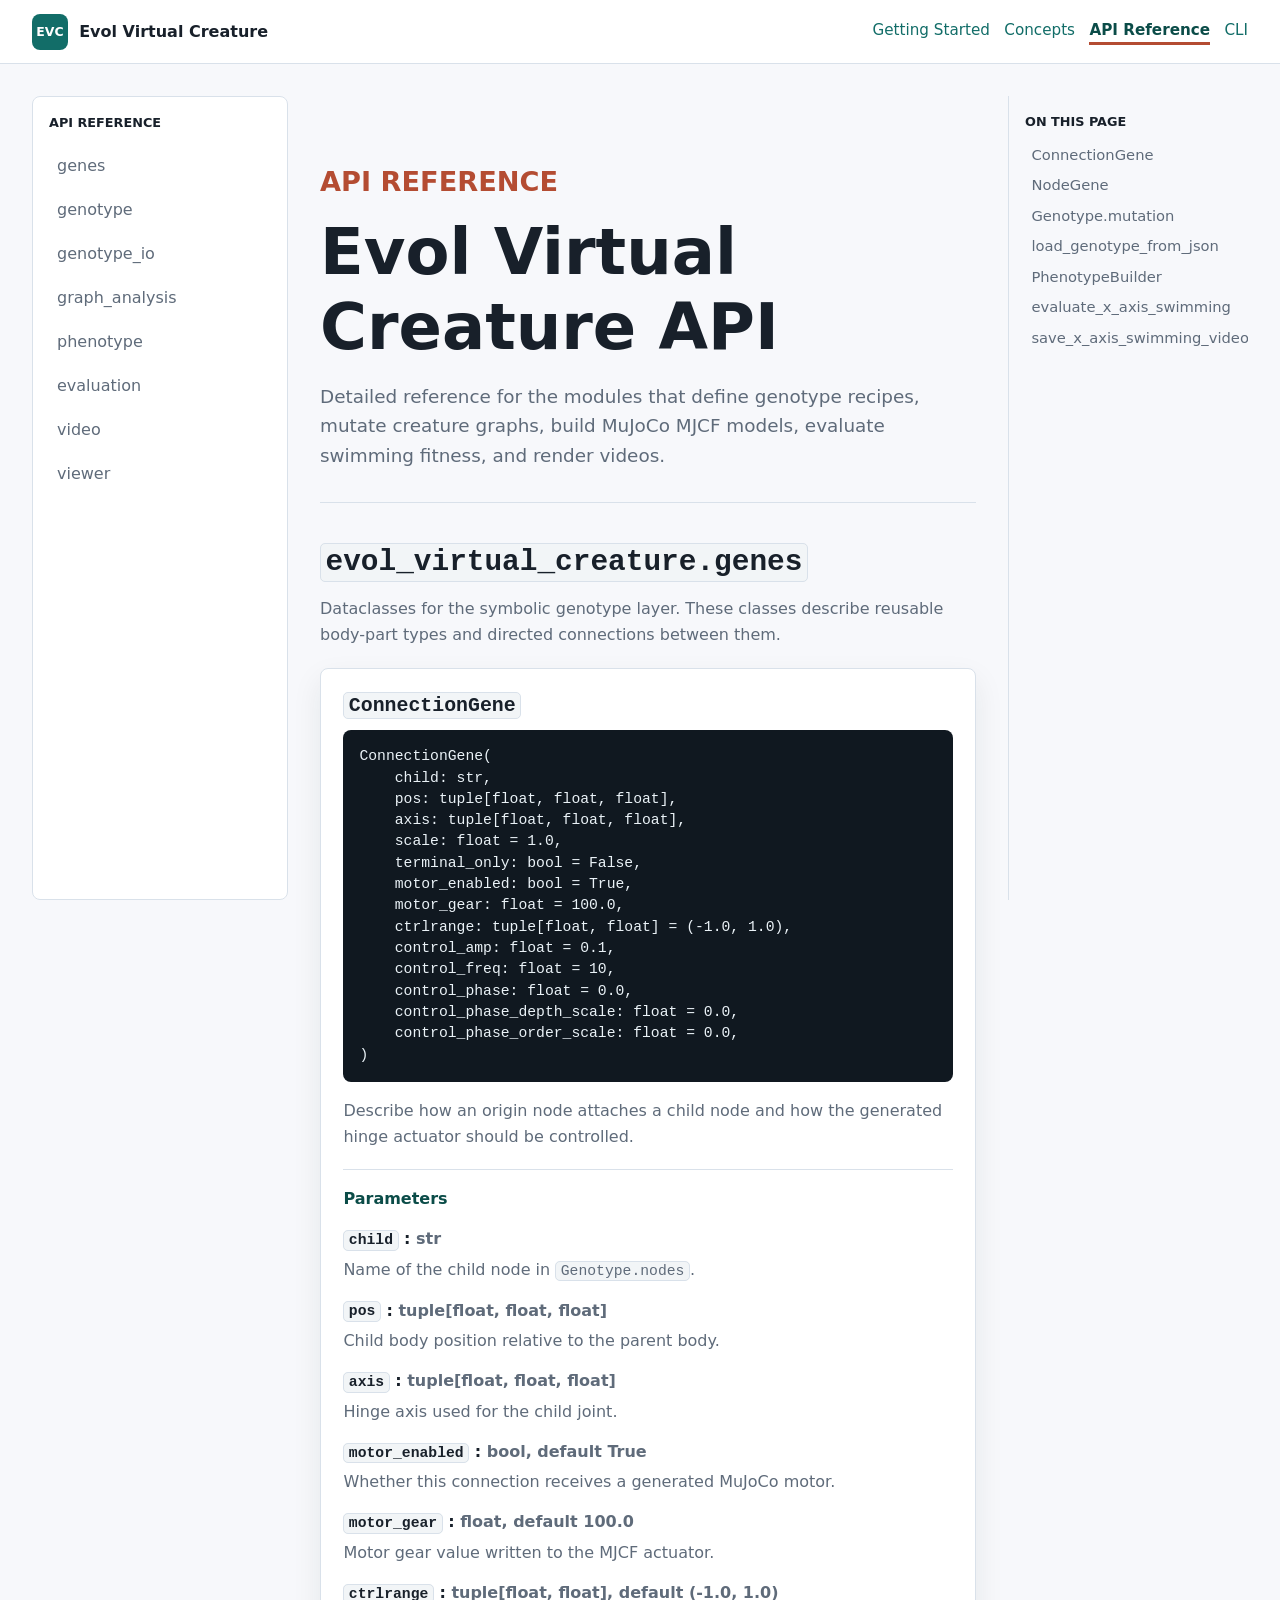
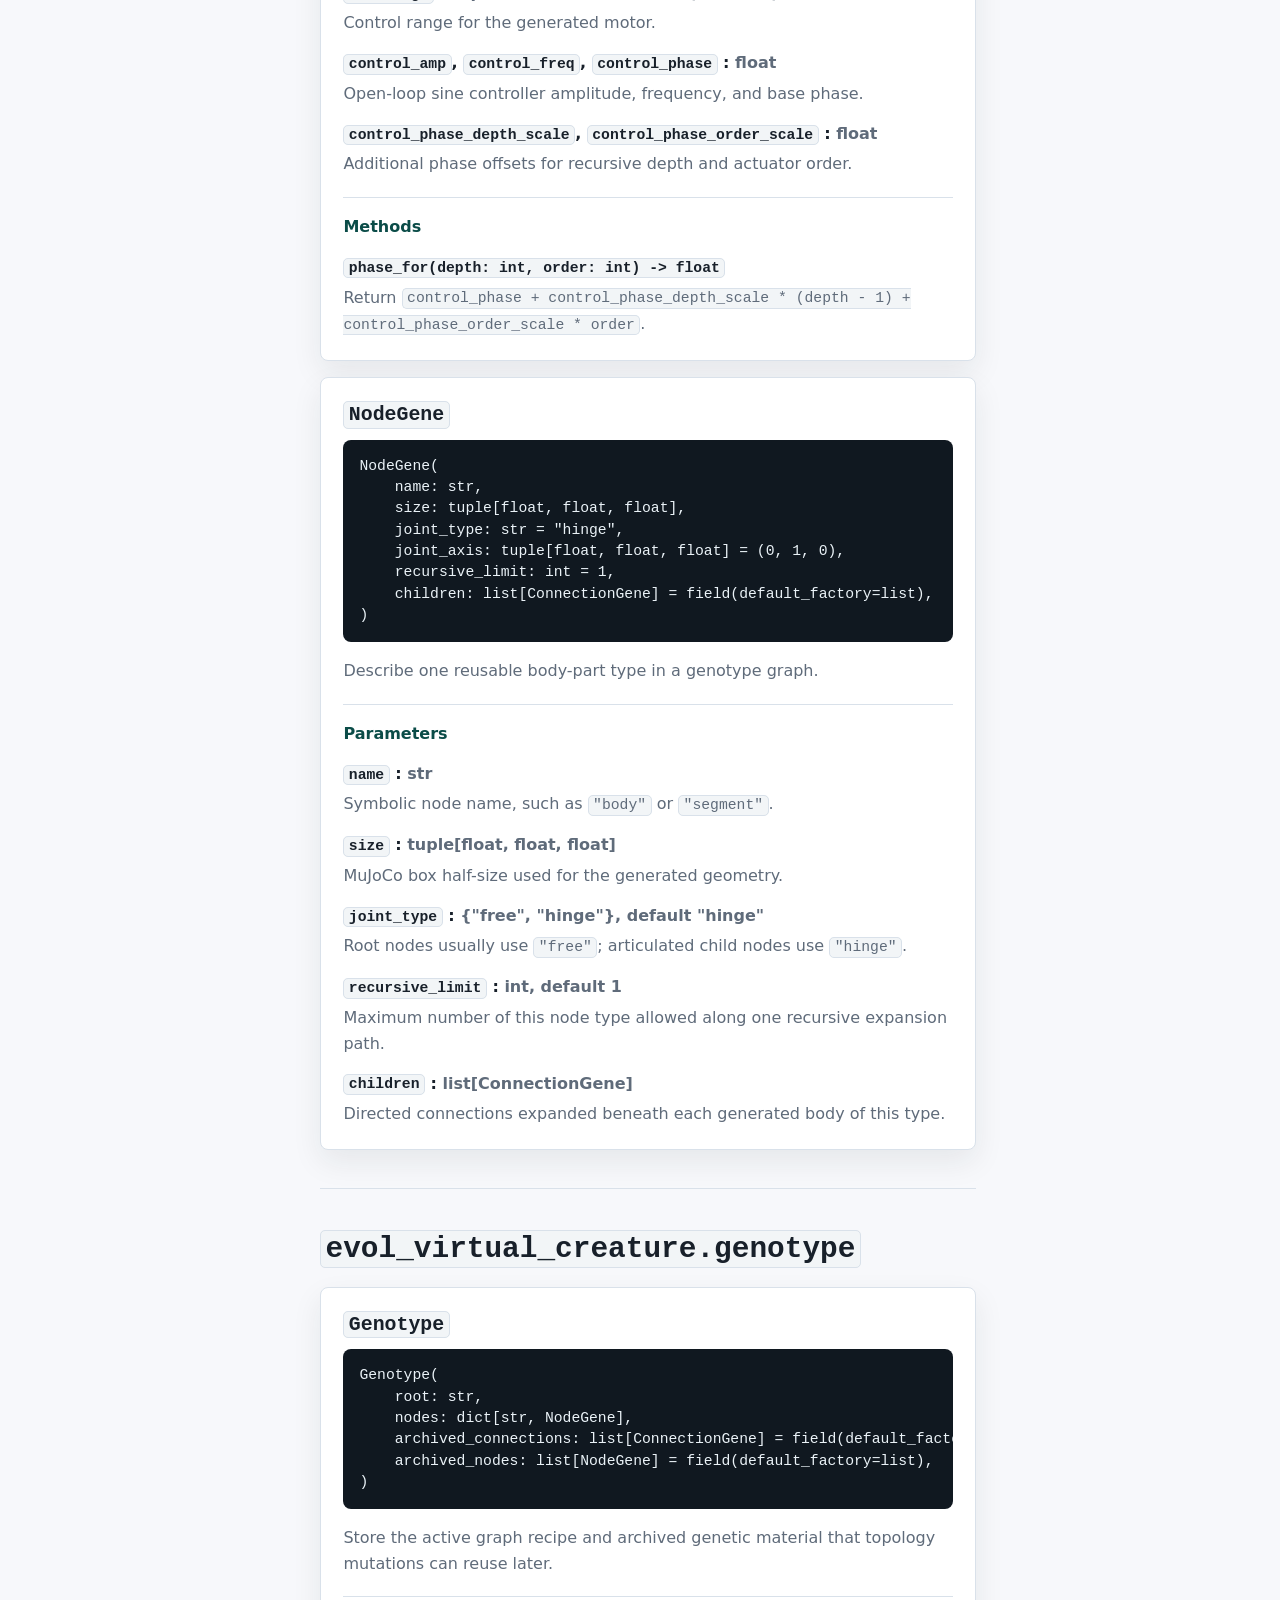
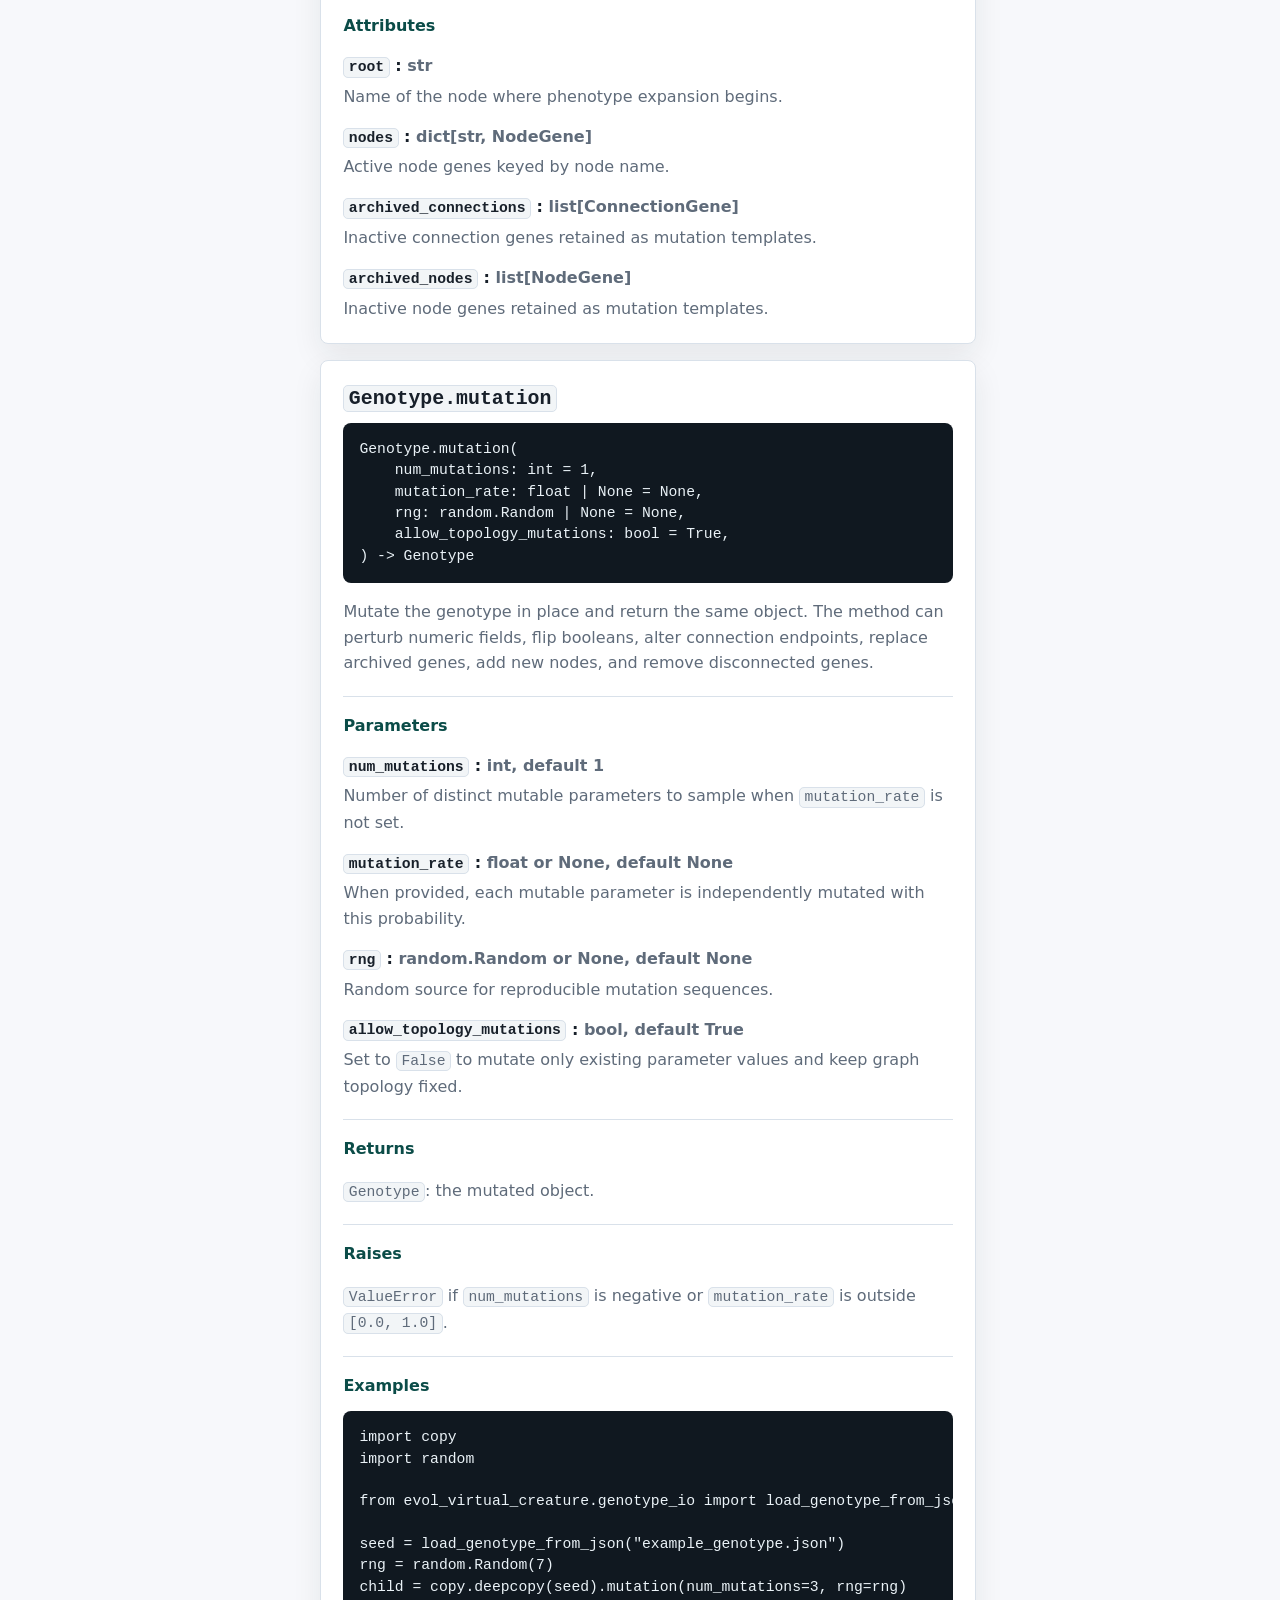
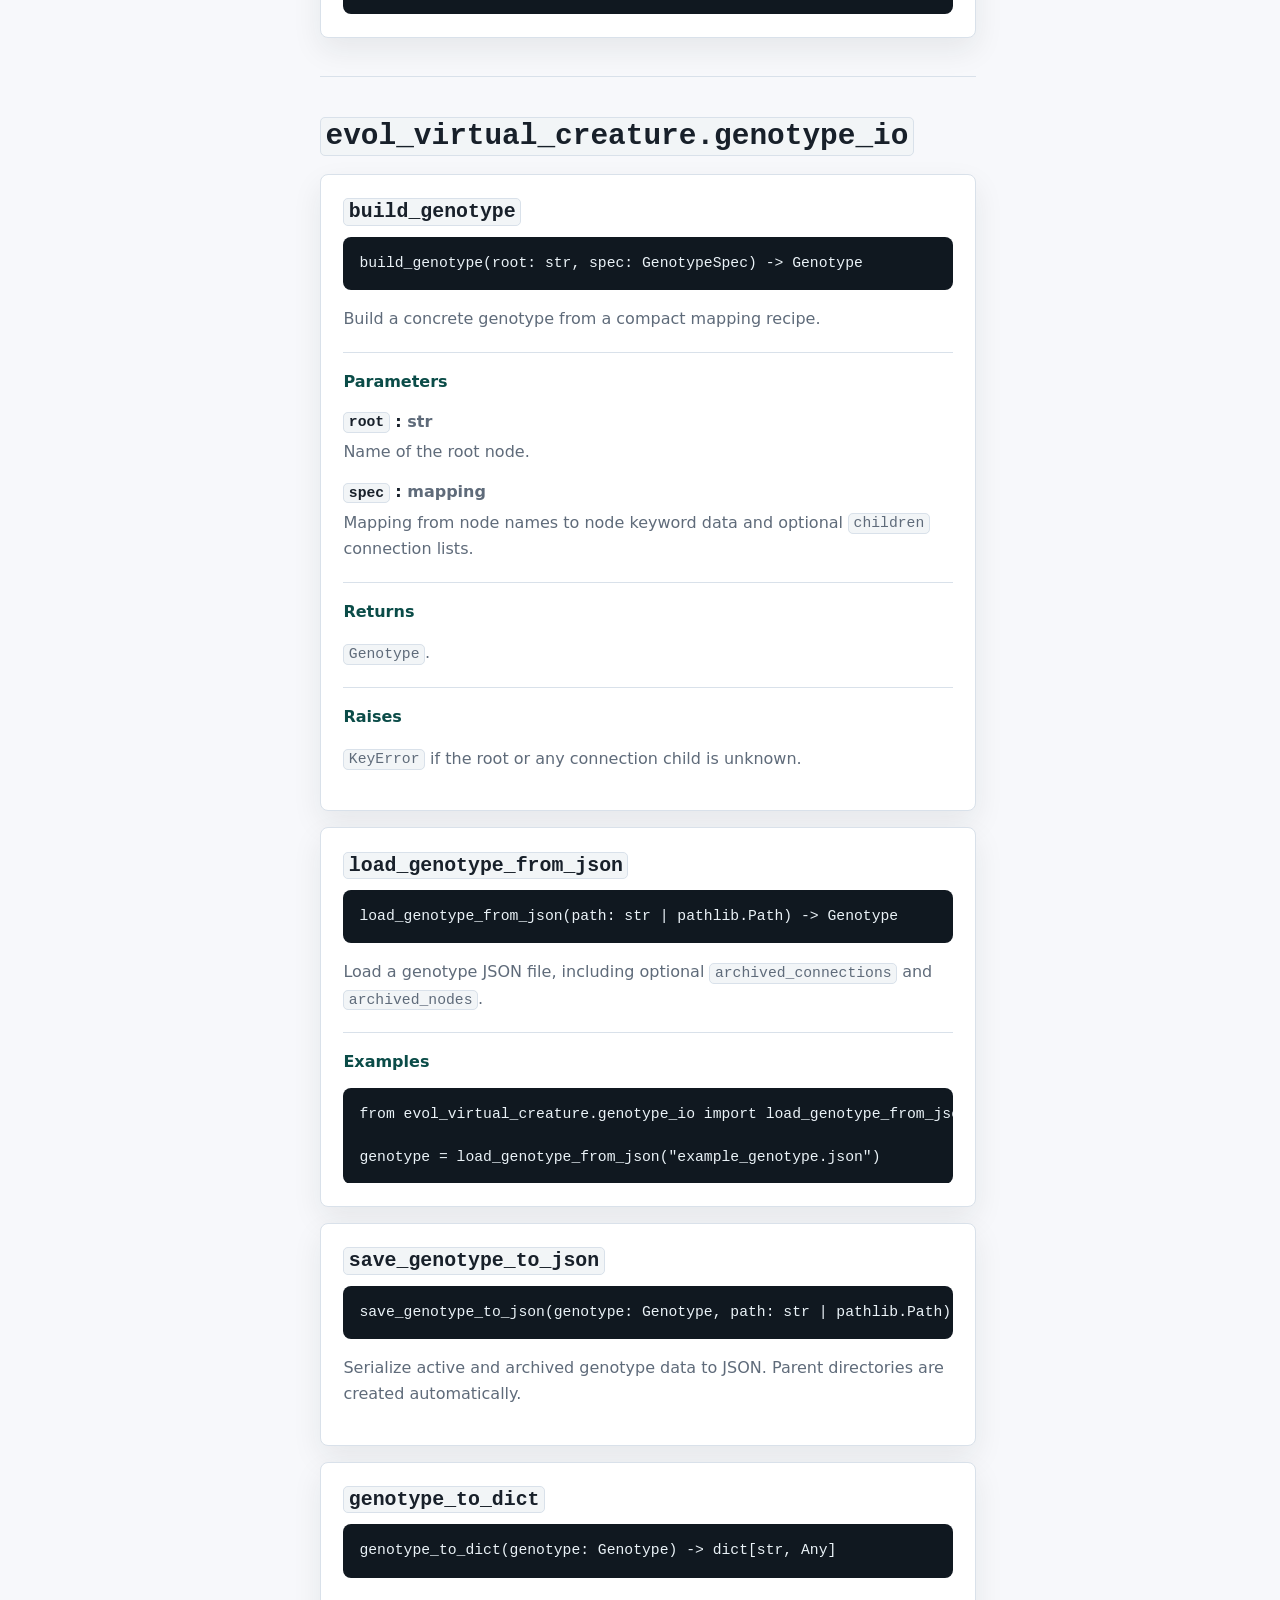
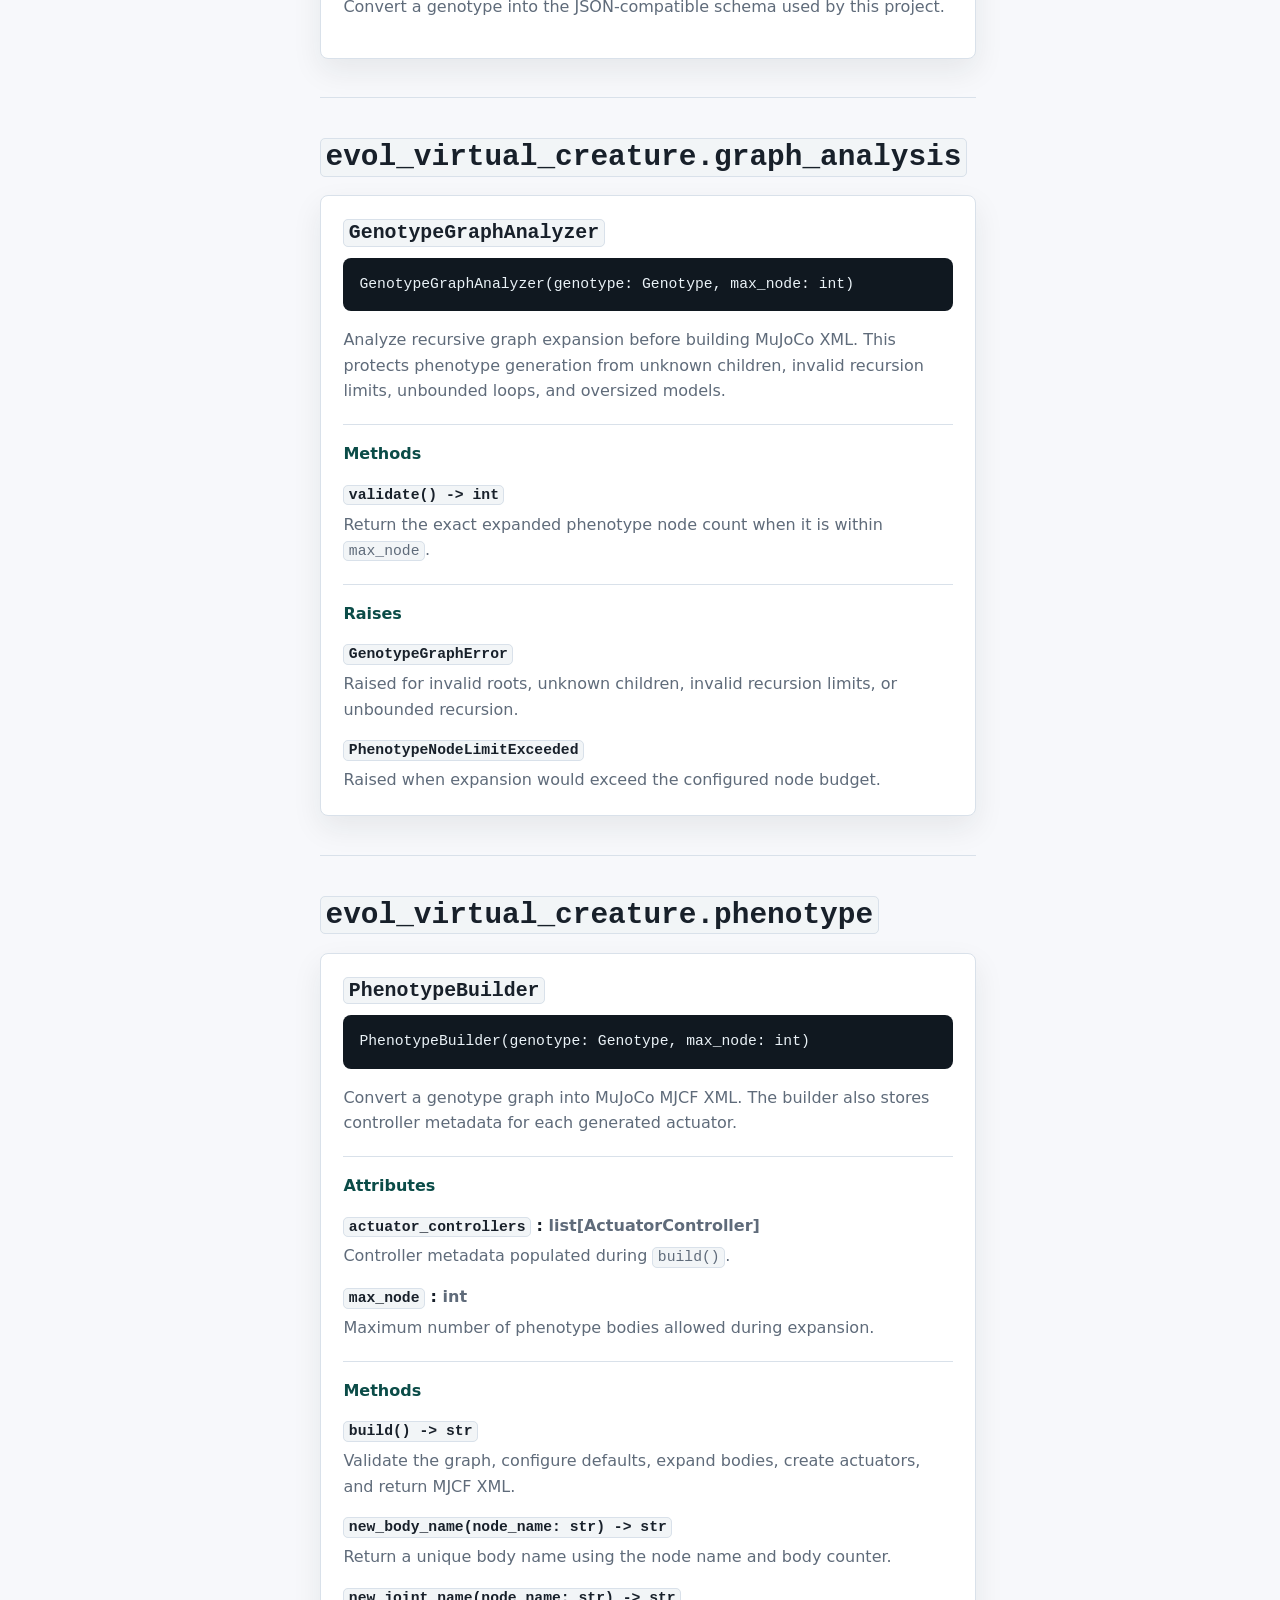
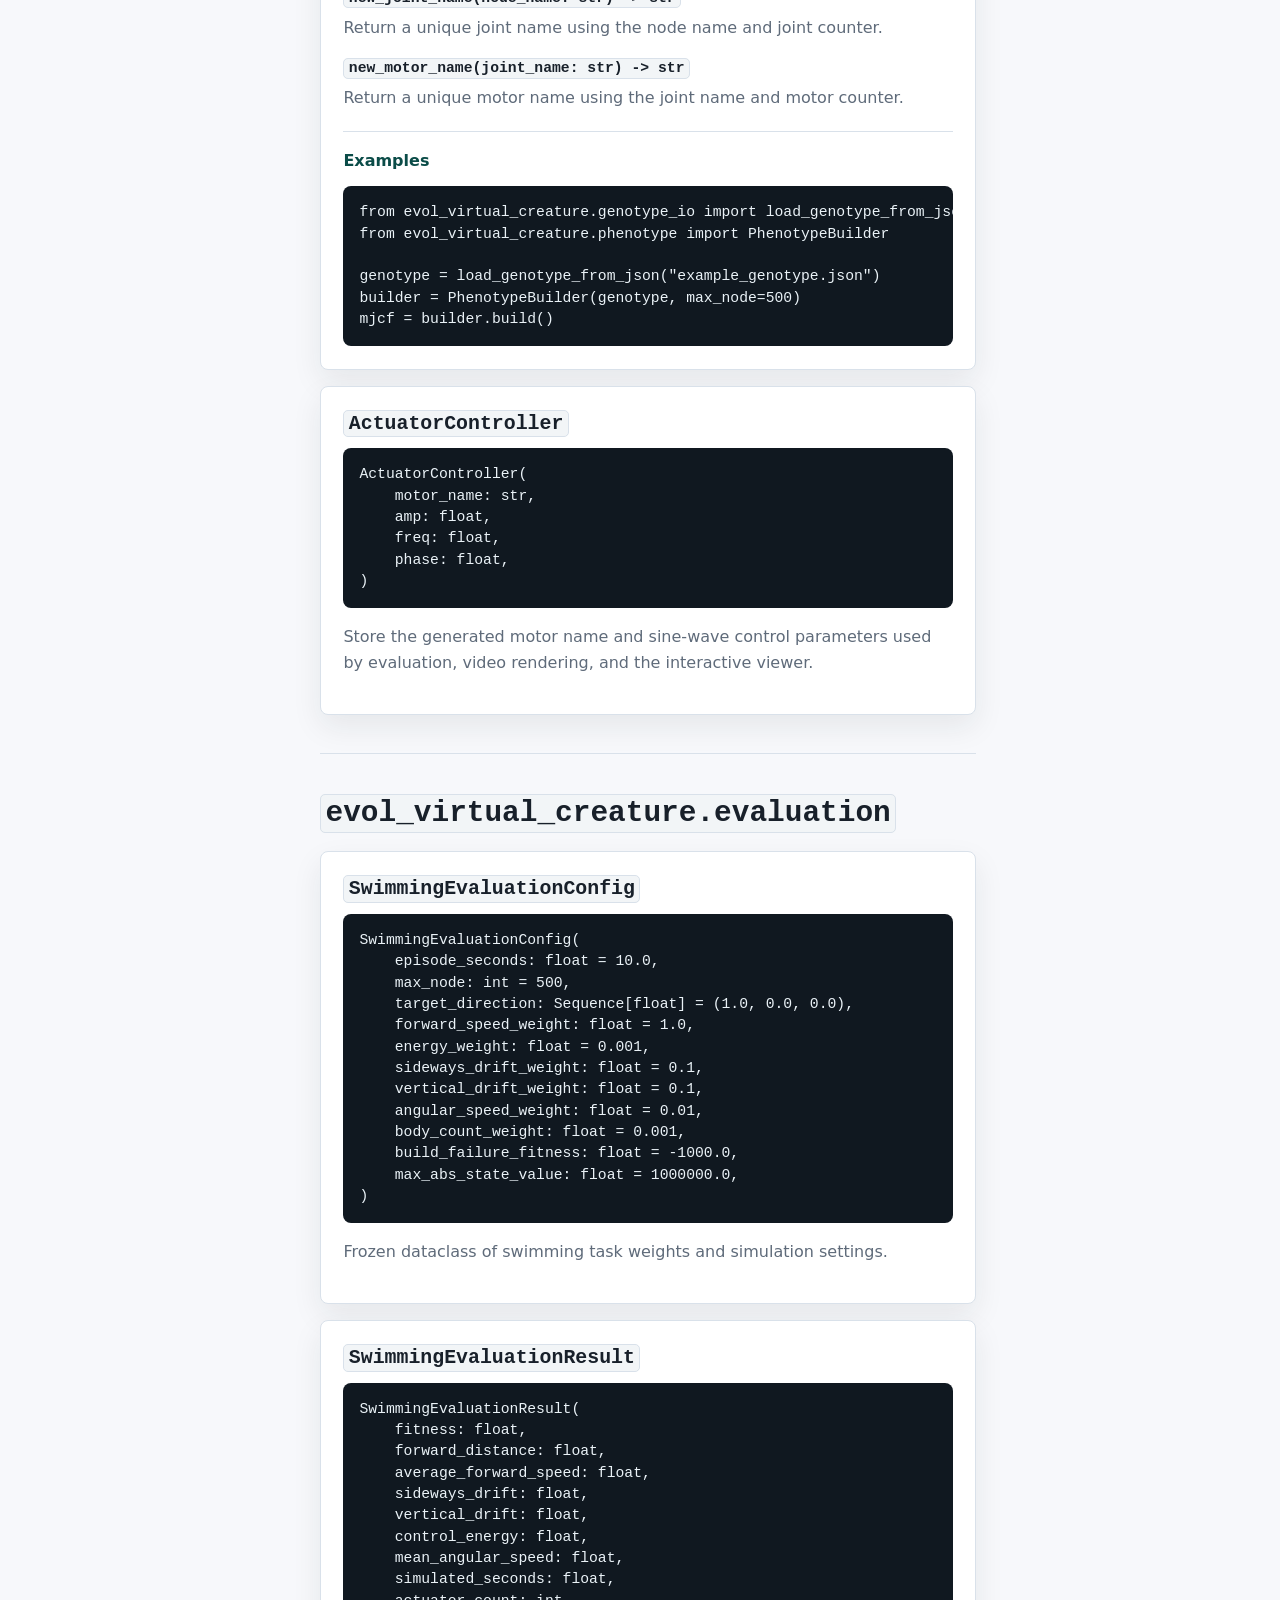
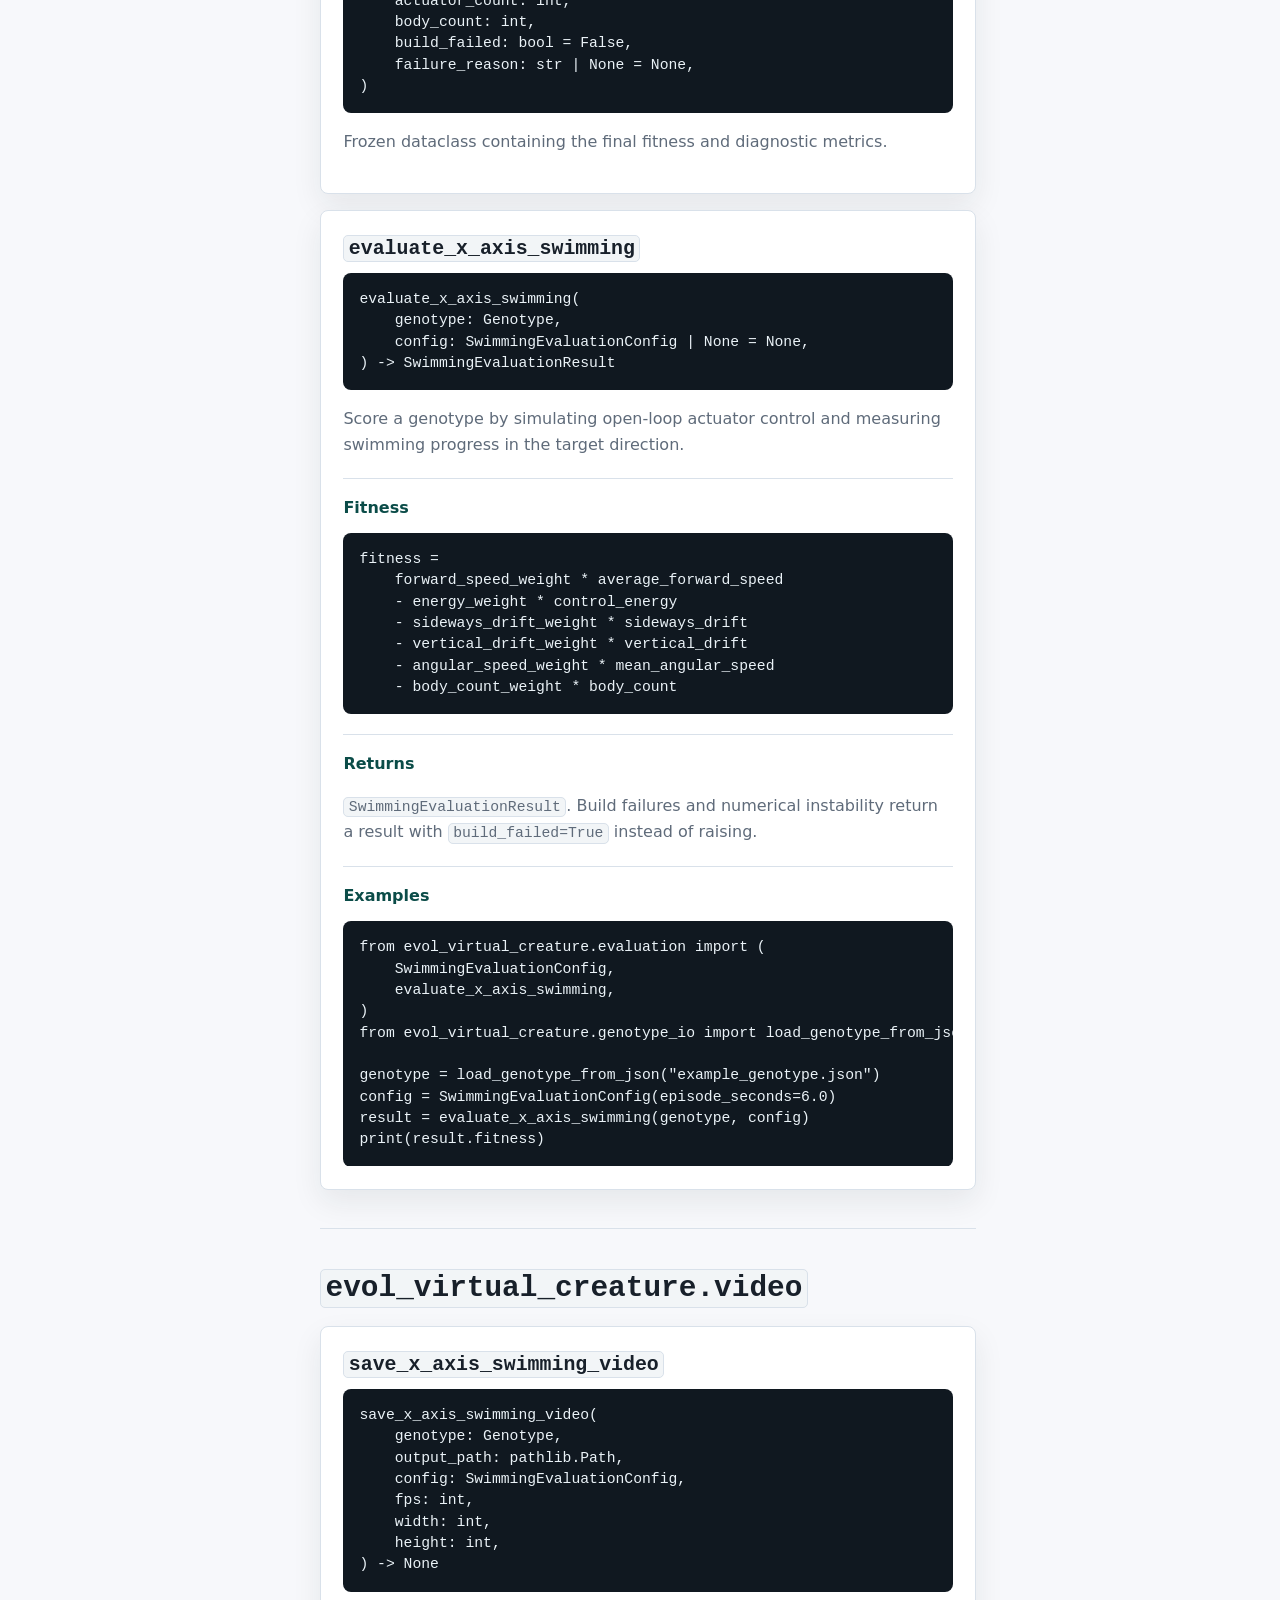
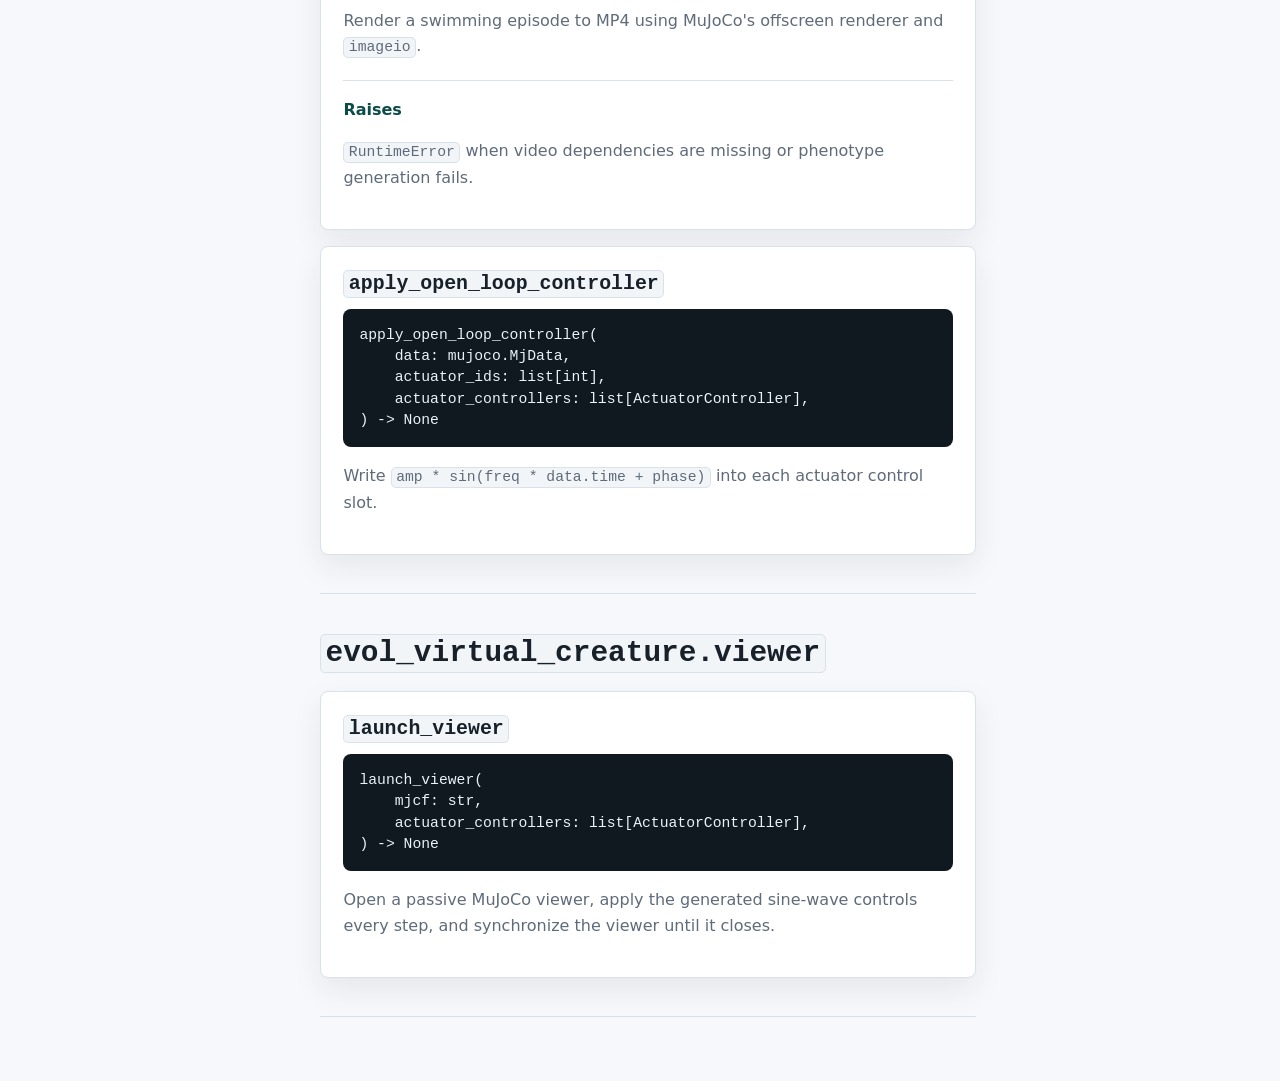
==== docs/api.html @ 6ef6a021 "Add detailed API reference page" ====
<!doctype html>
<html lang="en">
  <head>
    <meta charset="utf-8">
    <meta name="viewport" content="width=device-width, initial-scale=1">
    <title>API Reference - Evol Virtual Creature</title>
    <meta
      name="description"
      content="Detailed API reference for Evol Virtual Creature modules, dataclasses, builders, evaluators, and helpers."
    >
    <link rel="stylesheet" href="styles.css">
  </head>
  <body>
    <header class="site-header">
      <a class="brand" href="index.html#top" aria-label="Evol Virtual Creature home">
        <span class="brand-mark">EVC</span>
        <span>Evol Virtual Creature</span>
      </a>
      <nav class="top-nav" aria-label="Main navigation">
        <a href="index.html#getting-started">Getting Started</a>
        <a href="index.html#concepts">Concepts</a>
        <a class="active" href="api.html">API Reference</a>
        <a href="index.html#cli-reference">CLI</a>
      </nav>
    </header>

    <main id="top" class="api-shell">
      <aside class="sidebar api-sidebar" aria-label="API navigation">
        <nav>
          <p class="sidebar-title">API Reference</p>
          <a href="#genes">genes</a>
          <a href="#genotype">genotype</a>
          <a href="#genotype-io">genotype_io</a>
          <a href="#graph-analysis">graph_analysis</a>
          <a href="#phenotype">phenotype</a>
          <a href="#evaluation">evaluation</a>
          <a href="#video">video</a>
          <a href="#viewer">viewer</a>
        </nav>
      </aside>

      <article class="api-content">
        <header class="api-header">
          <p class="eyebrow">API Reference</p>
          <h1>Evol Virtual Creature API</h1>
          <p class="lede">
            Detailed reference for the modules that define genotype recipes,
            mutate creature graphs, build MuJoCo MJCF models, evaluate swimming
            fitness, and render videos.
          </p>
        </header>

        <section id="genes" class="api-module">
          <h2><code>evol_virtual_creature.genes</code></h2>
          <p>
            Dataclasses for the symbolic genotype layer. These classes describe
            reusable body-part types and directed connections between them.
          </p>

          <section id="connectiongene" class="api-entry">
            <h3><code>ConnectionGene</code></h3>
            <pre><code>ConnectionGene(
    child: str,
    pos: tuple[float, float, float],
    axis: tuple[float, float, float],
    scale: float = 1.0,
    terminal_only: bool = False,
    motor_enabled: bool = True,
    motor_gear: float = 100.0,
    ctrlrange: tuple[float, float] = (-1.0, 1.0),
    control_amp: float = 0.1,
    control_freq: float = 10,
    control_phase: float = 0.0,
    control_phase_depth_scale: float = 0.0,
    control_phase_order_scale: float = 0.0,
)</code></pre>
            <p>
              Describe how an origin node attaches a child node and how the
              generated hinge actuator should be controlled.
            </p>
            <h4>Parameters</h4>
            <dl class="param-list">
              <dt><code>child</code> : <span>str</span></dt>
              <dd>Name of the child node in <code>Genotype.nodes</code>.</dd>
              <dt><code>pos</code> : <span>tuple[float, float, float]</span></dt>
              <dd>Child body position relative to the parent body.</dd>
              <dt><code>axis</code> : <span>tuple[float, float, float]</span></dt>
              <dd>Hinge axis used for the child joint.</dd>
              <dt><code>motor_enabled</code> : <span>bool, default True</span></dt>
              <dd>Whether this connection receives a generated MuJoCo motor.</dd>
              <dt><code>motor_gear</code> : <span>float, default 100.0</span></dt>
              <dd>Motor gear value written to the MJCF actuator.</dd>
              <dt><code>ctrlrange</code> : <span>tuple[float, float], default (-1.0, 1.0)</span></dt>
              <dd>Control range for the generated motor.</dd>
              <dt><code>control_amp</code>, <code>control_freq</code>, <code>control_phase</code> : <span>float</span></dt>
              <dd>Open-loop sine controller amplitude, frequency, and base phase.</dd>
              <dt><code>control_phase_depth_scale</code>, <code>control_phase_order_scale</code> : <span>float</span></dt>
              <dd>Additional phase offsets for recursive depth and actuator order.</dd>
            </dl>
            <h4>Methods</h4>
            <dl class="param-list">
              <dt><code>phase_for(depth: int, order: int) -&gt; float</code></dt>
              <dd>
                Return <code>control_phase + control_phase_depth_scale * (depth - 1)
                + control_phase_order_scale * order</code>.
              </dd>
            </dl>
          </section>

          <section id="nodegene" class="api-entry">
            <h3><code>NodeGene</code></h3>
            <pre><code>NodeGene(
    name: str,
    size: tuple[float, float, float],
    joint_type: str = "hinge",
    joint_axis: tuple[float, float, float] = (0, 1, 0),
    recursive_limit: int = 1,
    children: list[ConnectionGene] = field(default_factory=list),
)</code></pre>
            <p>Describe one reusable body-part type in a genotype graph.</p>
            <h4>Parameters</h4>
            <dl class="param-list">
              <dt><code>name</code> : <span>str</span></dt>
              <dd>Symbolic node name, such as <code>"body"</code> or <code>"segment"</code>.</dd>
              <dt><code>size</code> : <span>tuple[float, float, float]</span></dt>
              <dd>MuJoCo box half-size used for the generated geometry.</dd>
              <dt><code>joint_type</code> : <span>{"free", "hinge"}, default "hinge"</span></dt>
              <dd>Root nodes usually use <code>"free"</code>; articulated child nodes use <code>"hinge"</code>.</dd>
              <dt><code>recursive_limit</code> : <span>int, default 1</span></dt>
              <dd>Maximum number of this node type allowed along one recursive expansion path.</dd>
              <dt><code>children</code> : <span>list[ConnectionGene]</span></dt>
              <dd>Directed connections expanded beneath each generated body of this type.</dd>
            </dl>
          </section>
        </section>

        <section id="genotype" class="api-module">
          <h2><code>evol_virtual_creature.genotype</code></h2>
          <section id="genotype-class" class="api-entry">
            <h3><code>Genotype</code></h3>
            <pre><code>Genotype(
    root: str,
    nodes: dict[str, NodeGene],
    archived_connections: list[ConnectionGene] = field(default_factory=list),
    archived_nodes: list[NodeGene] = field(default_factory=list),
)</code></pre>
            <p>
              Store the active graph recipe and archived genetic material that
              topology mutations can reuse later.
            </p>
            <h4>Attributes</h4>
            <dl class="param-list">
              <dt><code>root</code> : <span>str</span></dt>
              <dd>Name of the node where phenotype expansion begins.</dd>
              <dt><code>nodes</code> : <span>dict[str, NodeGene]</span></dt>
              <dd>Active node genes keyed by node name.</dd>
              <dt><code>archived_connections</code> : <span>list[ConnectionGene]</span></dt>
              <dd>Inactive connection genes retained as mutation templates.</dd>
              <dt><code>archived_nodes</code> : <span>list[NodeGene]</span></dt>
              <dd>Inactive node genes retained as mutation templates.</dd>
            </dl>
          </section>

          <section id="genotype-mutation" class="api-entry">
            <h3><code>Genotype.mutation</code></h3>
            <pre><code>Genotype.mutation(
    num_mutations: int = 1,
    mutation_rate: float | None = None,
    rng: random.Random | None = None,
    allow_topology_mutations: bool = True,
) -&gt; Genotype</code></pre>
            <p>
              Mutate the genotype in place and return the same object. The
              method can perturb numeric fields, flip booleans, alter connection
              endpoints, replace archived genes, add new nodes, and remove
              disconnected genes.
            </p>
            <h4>Parameters</h4>
            <dl class="param-list">
              <dt><code>num_mutations</code> : <span>int, default 1</span></dt>
              <dd>Number of distinct mutable parameters to sample when <code>mutation_rate</code> is not set.</dd>
              <dt><code>mutation_rate</code> : <span>float or None, default None</span></dt>
              <dd>When provided, each mutable parameter is independently mutated with this probability.</dd>
              <dt><code>rng</code> : <span>random.Random or None, default None</span></dt>
              <dd>Random source for reproducible mutation sequences.</dd>
              <dt><code>allow_topology_mutations</code> : <span>bool, default True</span></dt>
              <dd>Set to <code>False</code> to mutate only existing parameter values and keep graph topology fixed.</dd>
            </dl>
            <h4>Returns</h4>
            <p><code>Genotype</code>: the mutated object.</p>
            <h4>Raises</h4>
            <p>
              <code>ValueError</code> if <code>num_mutations</code> is negative or
              <code>mutation_rate</code> is outside <code>[0.0, 1.0]</code>.
            </p>
            <h4>Examples</h4>
            <pre><code>import copy
import random

from evol_virtual_creature.genotype_io import load_genotype_from_json

seed = load_genotype_from_json("example_genotype.json")
rng = random.Random(7)
child = copy.deepcopy(seed).mutation(num_mutations=3, rng=rng)</code></pre>
          </section>
        </section>

        <section id="genotype-io" class="api-module">
          <h2><code>evol_virtual_creature.genotype_io</code></h2>
          <section id="build-genotype" class="api-entry">
            <h3><code>build_genotype</code></h3>
            <pre><code>build_genotype(root: str, spec: GenotypeSpec) -&gt; Genotype</code></pre>
            <p>Build a concrete genotype from a compact mapping recipe.</p>
            <h4>Parameters</h4>
            <dl class="param-list">
              <dt><code>root</code> : <span>str</span></dt>
              <dd>Name of the root node.</dd>
              <dt><code>spec</code> : <span>mapping</span></dt>
              <dd>Mapping from node names to node keyword data and optional <code>children</code> connection lists.</dd>
            </dl>
            <h4>Returns</h4>
            <p><code>Genotype</code>.</p>
            <h4>Raises</h4>
            <p><code>KeyError</code> if the root or any connection child is unknown.</p>
          </section>

          <section id="load-genotype-from-json" class="api-entry">
            <h3><code>load_genotype_from_json</code></h3>
            <pre><code>load_genotype_from_json(path: str | pathlib.Path) -&gt; Genotype</code></pre>
            <p>
              Load a genotype JSON file, including optional
              <code>archived_connections</code> and <code>archived_nodes</code>.
            </p>
            <h4>Examples</h4>
            <pre><code>from evol_virtual_creature.genotype_io import load_genotype_from_json

genotype = load_genotype_from_json("example_genotype.json")</code></pre>
          </section>

          <section id="save-genotype-to-json" class="api-entry">
            <h3><code>save_genotype_to_json</code></h3>
            <pre><code>save_genotype_to_json(genotype: Genotype, path: str | pathlib.Path) -&gt; None</code></pre>
            <p>
              Serialize active and archived genotype data to JSON. Parent
              directories are created automatically.
            </p>
          </section>

          <section id="genotype-to-dict" class="api-entry">
            <h3><code>genotype_to_dict</code></h3>
            <pre><code>genotype_to_dict(genotype: Genotype) -&gt; dict[str, Any]</code></pre>
            <p>Convert a genotype into the JSON-compatible schema used by this project.</p>
          </section>
        </section>

        <section id="graph-analysis" class="api-module">
          <h2><code>evol_virtual_creature.graph_analysis</code></h2>
          <section id="genotype-graph-analyzer" class="api-entry">
            <h3><code>GenotypeGraphAnalyzer</code></h3>
            <pre><code>GenotypeGraphAnalyzer(genotype: Genotype, max_node: int)</code></pre>
            <p>
              Analyze recursive graph expansion before building MuJoCo XML.
              This protects phenotype generation from unknown children,
              invalid recursion limits, unbounded loops, and oversized models.
            </p>
            <h4>Methods</h4>
            <dl class="param-list">
              <dt><code>validate() -&gt; int</code></dt>
              <dd>Return the exact expanded phenotype node count when it is within <code>max_node</code>.</dd>
            </dl>
            <h4>Raises</h4>
            <dl class="param-list">
              <dt><code>GenotypeGraphError</code></dt>
              <dd>Raised for invalid roots, unknown children, invalid recursion limits, or unbounded recursion.</dd>
              <dt><code>PhenotypeNodeLimitExceeded</code></dt>
              <dd>Raised when expansion would exceed the configured node budget.</dd>
            </dl>
          </section>
        </section>

        <section id="phenotype" class="api-module">
          <h2><code>evol_virtual_creature.phenotype</code></h2>
          <section id="phenotypebuilder" class="api-entry">
            <h3><code>PhenotypeBuilder</code></h3>
            <pre><code>PhenotypeBuilder(genotype: Genotype, max_node: int)</code></pre>
            <p>
              Convert a genotype graph into MuJoCo MJCF XML. The builder also
              stores controller metadata for each generated actuator.
            </p>
            <h4>Attributes</h4>
            <dl class="param-list">
              <dt><code>actuator_controllers</code> : <span>list[ActuatorController]</span></dt>
              <dd>Controller metadata populated during <code>build()</code>.</dd>
              <dt><code>max_node</code> : <span>int</span></dt>
              <dd>Maximum number of phenotype bodies allowed during expansion.</dd>
            </dl>
            <h4>Methods</h4>
            <dl class="param-list">
              <dt><code>build() -&gt; str</code></dt>
              <dd>Validate the graph, configure defaults, expand bodies, create actuators, and return MJCF XML.</dd>
              <dt><code>new_body_name(node_name: str) -&gt; str</code></dt>
              <dd>Return a unique body name using the node name and body counter.</dd>
              <dt><code>new_joint_name(node_name: str) -&gt; str</code></dt>
              <dd>Return a unique joint name using the node name and joint counter.</dd>
              <dt><code>new_motor_name(joint_name: str) -&gt; str</code></dt>
              <dd>Return a unique motor name using the joint name and motor counter.</dd>
            </dl>
            <h4>Examples</h4>
            <pre><code>from evol_virtual_creature.genotype_io import load_genotype_from_json
from evol_virtual_creature.phenotype import PhenotypeBuilder

genotype = load_genotype_from_json("example_genotype.json")
builder = PhenotypeBuilder(genotype, max_node=500)
mjcf = builder.build()</code></pre>
          </section>

          <section id="actuatorcontroller" class="api-entry">
            <h3><code>ActuatorController</code></h3>
            <pre><code>ActuatorController(
    motor_name: str,
    amp: float,
    freq: float,
    phase: float,
)</code></pre>
            <p>
              Store the generated motor name and sine-wave control parameters
              used by evaluation, video rendering, and the interactive viewer.
            </p>
          </section>
        </section>

        <section id="evaluation" class="api-module">
          <h2><code>evol_virtual_creature.evaluation</code></h2>
          <section id="swimming-evaluation-config" class="api-entry">
            <h3><code>SwimmingEvaluationConfig</code></h3>
            <pre><code>SwimmingEvaluationConfig(
    episode_seconds: float = 10.0,
    max_node: int = 500,
    target_direction: Sequence[float] = (1.0, 0.0, 0.0),
    forward_speed_weight: float = 1.0,
    energy_weight: float = 0.001,
    sideways_drift_weight: float = 0.1,
    vertical_drift_weight: float = 0.1,
    angular_speed_weight: float = 0.01,
    body_count_weight: float = 0.001,
    build_failure_fitness: float = -1000.0,
    max_abs_state_value: float = 1000000.0,
)</code></pre>
            <p>Frozen dataclass of swimming task weights and simulation settings.</p>
          </section>

          <section id="swimming-evaluation-result" class="api-entry">
            <h3><code>SwimmingEvaluationResult</code></h3>
            <pre><code>SwimmingEvaluationResult(
    fitness: float,
    forward_distance: float,
    average_forward_speed: float,
    sideways_drift: float,
    vertical_drift: float,
    control_energy: float,
    mean_angular_speed: float,
    simulated_seconds: float,
    actuator_count: int,
    body_count: int,
    build_failed: bool = False,
    failure_reason: str | None = None,
)</code></pre>
            <p>Frozen dataclass containing the final fitness and diagnostic metrics.</p>
          </section>

          <section id="evaluate-x-axis-swimming" class="api-entry">
            <h3><code>evaluate_x_axis_swimming</code></h3>
            <pre><code>evaluate_x_axis_swimming(
    genotype: Genotype,
    config: SwimmingEvaluationConfig | None = None,
) -&gt; SwimmingEvaluationResult</code></pre>
            <p>
              Score a genotype by simulating open-loop actuator control and
              measuring swimming progress in the target direction.
            </p>
            <h4>Fitness</h4>
            <pre><code>fitness =
    forward_speed_weight * average_forward_speed
    - energy_weight * control_energy
    - sideways_drift_weight * sideways_drift
    - vertical_drift_weight * vertical_drift
    - angular_speed_weight * mean_angular_speed
    - body_count_weight * body_count</code></pre>
            <h4>Returns</h4>
            <p>
              <code>SwimmingEvaluationResult</code>. Build failures and numerical
              instability return a result with <code>build_failed=True</code>
              instead of raising.
            </p>
            <h4>Examples</h4>
            <pre><code>from evol_virtual_creature.evaluation import (
    SwimmingEvaluationConfig,
    evaluate_x_axis_swimming,
)
from evol_virtual_creature.genotype_io import load_genotype_from_json

genotype = load_genotype_from_json("example_genotype.json")
config = SwimmingEvaluationConfig(episode_seconds=6.0)
result = evaluate_x_axis_swimming(genotype, config)
print(result.fitness)</code></pre>
          </section>
        </section>

        <section id="video" class="api-module">
          <h2><code>evol_virtual_creature.video</code></h2>
          <section id="save-x-axis-swimming-video" class="api-entry">
            <h3><code>save_x_axis_swimming_video</code></h3>
            <pre><code>save_x_axis_swimming_video(
    genotype: Genotype,
    output_path: pathlib.Path,
    config: SwimmingEvaluationConfig,
    fps: int,
    width: int,
    height: int,
) -&gt; None</code></pre>
            <p>
              Render a swimming episode to MP4 using MuJoCo's offscreen
              renderer and <code>imageio</code>.
            </p>
            <h4>Raises</h4>
            <p>
              <code>RuntimeError</code> when video dependencies are missing or
              phenotype generation fails.
            </p>
          </section>

          <section id="apply-open-loop-controller" class="api-entry">
            <h3><code>apply_open_loop_controller</code></h3>
            <pre><code>apply_open_loop_controller(
    data: mujoco.MjData,
    actuator_ids: list[int],
    actuator_controllers: list[ActuatorController],
) -&gt; None</code></pre>
            <p>
              Write <code>amp * sin(freq * data.time + phase)</code> into each
              actuator control slot.
            </p>
          </section>
        </section>

        <section id="viewer" class="api-module">
          <h2><code>evol_virtual_creature.viewer</code></h2>
          <section id="launch-viewer" class="api-entry">
            <h3><code>launch_viewer</code></h3>
            <pre><code>launch_viewer(
    mjcf: str,
    actuator_controllers: list[ActuatorController],
) -&gt; None</code></pre>
            <p>
              Open a passive MuJoCo viewer, apply the generated sine-wave
              controls every step, and synchronize the viewer until it closes.
            </p>
          </section>
        </section>
      </article>

      <aside class="on-page" aria-label="On this page">
        <p class="sidebar-title">On This Page</p>
        <a href="#connectiongene">ConnectionGene</a>
        <a href="#nodegene">NodeGene</a>
        <a href="#genotype-mutation">Genotype.mutation</a>
        <a href="#load-genotype-from-json">load_genotype_from_json</a>
        <a href="#phenotypebuilder">PhenotypeBuilder</a>
        <a href="#evaluate-x-axis-swimming">evaluate_x_axis_swimming</a>
        <a href="#save-x-axis-swimming-video">save_x_axis_swimming_video</a>
      </aside>
    </main>
  </body>
</html>
---- docs/styles.css ----
:root {
  color-scheme: light;
  --bg: #f7f8fb;
  --panel: #ffffff;
  --panel-soft: #eef6f3;
  --ink: #18202a;
  --muted: #5f6b7a;
  --line: #d9e1ea;
  --brand: #126d68;
  --brand-dark: #0b4c48;
  --accent: #b44c32;
  --code-bg: #101820;
  --code-ink: #eaf2f7;
  --shadow: 0 12px 30px rgba(24, 32, 42, 0.08);
}

* {
  box-sizing: border-box;
}

html {
  scroll-behavior: smooth;
}

body {
  margin: 0;
  background: var(--bg);
  color: var(--ink);
  font-family:
    Inter, ui-sans-serif, system-ui, -apple-system, BlinkMacSystemFont, "Segoe UI",
    sans-serif;
  line-height: 1.6;
}

a {
  color: var(--brand);
  text-decoration: none;
}

a:hover {
  color: var(--brand-dark);
  text-decoration: underline;
}

code {
  border: 1px solid var(--line);
  border-radius: 5px;
  background: #f2f5f7;
  padding: 0.08rem 0.28rem;
  font-family: "SFMono-Regular", Consolas, "Liberation Mono", monospace;
  font-size: 0.92em;
  overflow-wrap: anywhere;
}

pre {
  margin: 0;
  overflow-x: auto;
  border-radius: 8px;
  background: var(--code-bg);
  color: var(--code-ink);
  padding: 1rem;
  line-height: 1.45;
}

pre code {
  display: block;
  width: max-content;
  min-width: 100%;
  border: 0;
  background: transparent;
  color: inherit;
  padding: 0;
}

.site-header {
  position: sticky;
  top: 0;
  z-index: 10;
  display: flex;
  align-items: center;
  justify-content: space-between;
  gap: 1rem;
  border-bottom: 1px solid var(--line);
  background: rgba(255, 255, 255, 0.94);
  padding: 0.85rem clamp(1rem, 4vw, 2rem);
  backdrop-filter: blur(16px);
}

.brand {
  display: inline-flex;
  align-items: center;
  gap: 0.7rem;
  color: var(--ink);
  font-weight: 700;
}

.brand:hover {
  text-decoration: none;
}

.brand-mark {
  display: inline-grid;
  width: 2.25rem;
  height: 2.25rem;
  place-items: center;
  border-radius: 8px;
  background: var(--brand);
  color: #fff;
  font-size: 0.78rem;
  letter-spacing: 0;
}

.top-nav {
  display: flex;
  flex-wrap: wrap;
  gap: 0.9rem;
  font-size: 0.95rem;
}

.top-nav .active {
  border-bottom: 3px solid var(--accent);
  color: var(--brand-dark);
  font-weight: 800;
}

.page-shell {
  display: grid;
  grid-template-columns: minmax(13rem, 16rem) minmax(0, 1fr);
  gap: clamp(1rem, 3vw, 2.5rem);
  max-width: 1280px;
  margin: 0 auto;
  padding: 2rem clamp(1rem, 4vw, 2rem) 4rem;
}

.sidebar {
  position: sticky;
  top: 5rem;
  height: fit-content;
  border: 1px solid var(--line);
  border-radius: 8px;
  background: var(--panel);
  padding: 1rem;
}

.sidebar nav {
  display: grid;
  gap: 0.45rem;
}

.sidebar a {
  border-radius: 6px;
  padding: 0.35rem 0.5rem;
  color: var(--muted);
}

.sidebar a:hover {
  background: var(--panel-soft);
  color: var(--brand-dark);
  text-decoration: none;
}

.sidebar-title {
  margin: 0 0 0.4rem;
  color: var(--ink);
  font-size: 0.8rem;
  font-weight: 800;
  text-transform: uppercase;
}

.content {
  min-width: 0;
}

.hero {
  display: grid;
  grid-template-columns: minmax(0, 1.2fr) minmax(18rem, 0.8fr);
  gap: clamp(1.4rem, 4vw, 3rem);
  align-items: center;
  min-height: 58vh;
  padding: clamp(2rem, 5vw, 4rem) 0 3rem;
}

.eyebrow {
  margin: 0 0 0.7rem;
  color: var(--accent);
  font-size: 1.7rem;
  font-weight: 800;
  text-transform: uppercase;
}

h1,
h2,
h3 {
  margin: 0;
  line-height: 1.18;
}

h1 {
  max-width: 12ch;
  font-size: clamp(3rem, 6vw, 5.5rem);
}

h2 {
  margin-bottom: 1rem;
  font-size: 2rem;
}

h3 {
  margin-bottom: 0.55rem;
  font-size: 1.1rem;
  overflow-wrap: anywhere;
}

.lede {
  max-width: 62ch;
  margin: 1rem 0 0;
  color: var(--muted);
  font-size: 1.15rem;
}

.hero-actions {
  display: flex;
  flex-wrap: wrap;
  gap: 0.75rem;
  margin-top: 1.6rem;
}

.button {
  display: inline-flex;
  min-height: 2.7rem;
  align-items: center;
  justify-content: center;
  border-radius: 8px;
  padding: 0.65rem 1rem;
  font-weight: 700;
}

.button:hover {
  text-decoration: none;
}

.button.primary {
  background: var(--brand);
  color: #fff;
}

.button.secondary {
  border: 1px solid var(--line);
  background: var(--panel);
  color: var(--ink);
}

.system-map {
  display: grid;
  justify-items: center;
  border: 1px solid var(--line);
  border-radius: 8px;
  background: var(--panel);
  padding: 1.25rem;
  box-shadow: var(--shadow);
}

.map-node {
  width: min(100%, 18rem);
  border: 1px solid var(--line);
  border-left: 5px solid var(--brand);
  border-radius: 8px;
  background: #fff;
  padding: 0.75rem 1rem;
  font-weight: 800;
}

.map-node.root {
  border-left-color: #315f9d;
}

.map-node.accent {
  border-left-color: var(--accent);
}

.map-link {
  width: 2px;
  height: 1.4rem;
  background: var(--line);
}

.map-branches {
  display: grid;
  width: 100%;
  grid-template-columns: repeat(3, 1fr);
  gap: 0.6rem;
  margin-top: 1rem;
}

.map-branches span {
  min-height: 3rem;
  border-radius: 8px;
  background: var(--panel-soft);
  padding: 0.65rem;
  color: var(--brand-dark);
  font-size: 0.86rem;
  font-weight: 700;
  text-align: center;
}

.doc-section {
  scroll-margin-top: 6rem;
  border-top: 1px solid var(--line);
  padding: 2.5rem 0;
}

.doc-section > p {
  max-width: 78ch;
  color: var(--muted);
}

.code-grid,
.concept-grid,
.reference-list {
  display: grid;
  gap: 1rem;
}

.code-grid {
  grid-template-columns: repeat(2, minmax(0, 1fr));
}

figure,
.concept-grid section,
.reference-item {
  min-width: 0;
  margin: 0;
  border: 1px solid var(--line);
  border-radius: 8px;
  background: var(--panel);
  box-shadow: var(--shadow);
}

figure {
  overflow: hidden;
}

figcaption {
  border-bottom: 1px solid var(--line);
  padding: 0.75rem 1rem;
  font-weight: 800;
}

.concept-grid {
  grid-template-columns: repeat(2, minmax(0, 1fr));
}

.concept-grid section,
.reference-item {
  padding: 1rem;
}

.concept-grid p,
.reference-item dd {
  color: var(--muted);
}

.reference-list {
  grid-template-columns: 1fr;
}

.compact-reference {
  grid-template-columns: repeat(3, minmax(0, 1fr));
}

.reference-link {
  color: inherit;
}

.reference-link:hover {
  border-color: var(--brand);
  color: inherit;
  text-decoration: none;
}

.reference-link p {
  margin: 0;
  color: var(--muted);
}

dl {
  margin: 0;
}

dt {
  margin-top: 0.85rem;
  font-weight: 800;
  overflow-wrap: anywhere;
}

dt:first-child {
  margin-top: 0;
}

dd {
  margin: 0.25rem 0 0;
}

.table-wrap {
  overflow-x: auto;
  border: 1px solid var(--line);
  border-radius: 8px;
  background: var(--panel);
  box-shadow: var(--shadow);
}

table {
  width: 100%;
  min-width: 760px;
  border-collapse: collapse;
}

th,
td {
  border-bottom: 1px solid var(--line);
  padding: 0.85rem 1rem;
  text-align: left;
  vertical-align: top;
}

th {
  background: var(--panel-soft);
  color: var(--brand-dark);
}

tr:last-child td {
  border-bottom: 0;
}

.steps {
  max-width: 74ch;
  border: 1px solid var(--line);
  border-radius: 8px;
  background: var(--panel);
  padding: 1.2rem 1.2rem 1.2rem 2.4rem;
  box-shadow: var(--shadow);
}

.steps li + li {
  margin-top: 0.45rem;
}

.api-shell {
  display: grid;
  grid-template-columns: minmax(13rem, 16rem) minmax(0, 1fr) minmax(12rem, 15rem);
  gap: clamp(1rem, 3vw, 2rem);
  max-width: 1500px;
  margin: 0 auto;
  padding: 2rem clamp(1rem, 4vw, 2rem) 4rem;
}

.api-sidebar,
.on-page {
  position: sticky;
  top: 5rem;
  height: calc(100vh - 6rem);
  overflow: auto;
}

.api-content {
  min-width: 0;
}

.api-header {
  border-bottom: 1px solid var(--line);
  padding: clamp(2rem, 5vw, 4rem) 0 2rem;
}

.api-header h1 {
  max-width: none;
  font-size: clamp(2.7rem, 5vw, 4.8rem);
}

.api-module {
  min-width: 0;
  scroll-margin-top: 6rem;
  border-bottom: 1px solid var(--line);
  padding: 2.4rem 0;
}

.api-module > p {
  max-width: 78ch;
  color: var(--muted);
}

.api-entry {
  min-width: 0;
  overflow: hidden;
  scroll-margin-top: 6rem;
  margin-top: 1.25rem;
  border: 1px solid var(--line);
  border-radius: 8px;
  background: var(--panel);
  padding: clamp(1rem, 2.5vw, 1.4rem);
  box-shadow: var(--shadow);
}

.api-entry + .api-entry {
  margin-top: 1rem;
}

.api-entry h3 {
  font-size: 1.35rem;
}

.api-entry h4 {
  margin: 1.25rem 0 0.5rem;
  border-top: 1px solid var(--line);
  padding-top: 1rem;
  color: var(--brand-dark);
  font-size: 1rem;
}

.api-entry p {
  max-width: 82ch;
  color: var(--muted);
}

.api-entry pre {
  margin-top: 0.8rem;
}

.param-list dt {
  margin-top: 0.9rem;
}

.param-list dt span {
  color: var(--muted);
  font-weight: 700;
}

.param-list dd {
  max-width: 82ch;
  color: var(--muted);
}

.on-page {
  border-left: 1px solid var(--line);
  padding: 1rem 0 1rem 1rem;
}

.on-page a {
  display: block;
  border-radius: 6px;
  padding: 0.22rem 0.4rem;
  color: var(--muted);
  font-size: 0.92rem;
}

.on-page a:hover {
  background: var(--panel-soft);
  color: var(--brand-dark);
  text-decoration: none;
}

@media (max-width: 980px) {
  .page-shell {
    grid-template-columns: 1fr;
  }

  .api-shell {
    grid-template-columns: 1fr;
  }

  .sidebar {
    position: static;
  }

  .api-sidebar,
  .on-page {
    position: static;
    height: auto;
  }

  .on-page {
    display: none;
  }

  .sidebar nav {
    grid-template-columns: repeat(2, minmax(0, 1fr));
  }

  .hero {
    grid-template-columns: 1fr;
    min-height: auto;
  }
}

@media (max-width: 720px) {
  .site-header {
    align-items: flex-start;
    flex-direction: column;
  }

  .top-nav {
    font-size: 0.9rem;
  }

  .sidebar nav,
  .code-grid,
  .concept-grid,
  .map-branches,
  .compact-reference {
    grid-template-columns: 1fr;
  }

  h1 {
    max-width: 10ch;
    font-size: 3rem;
  }
}
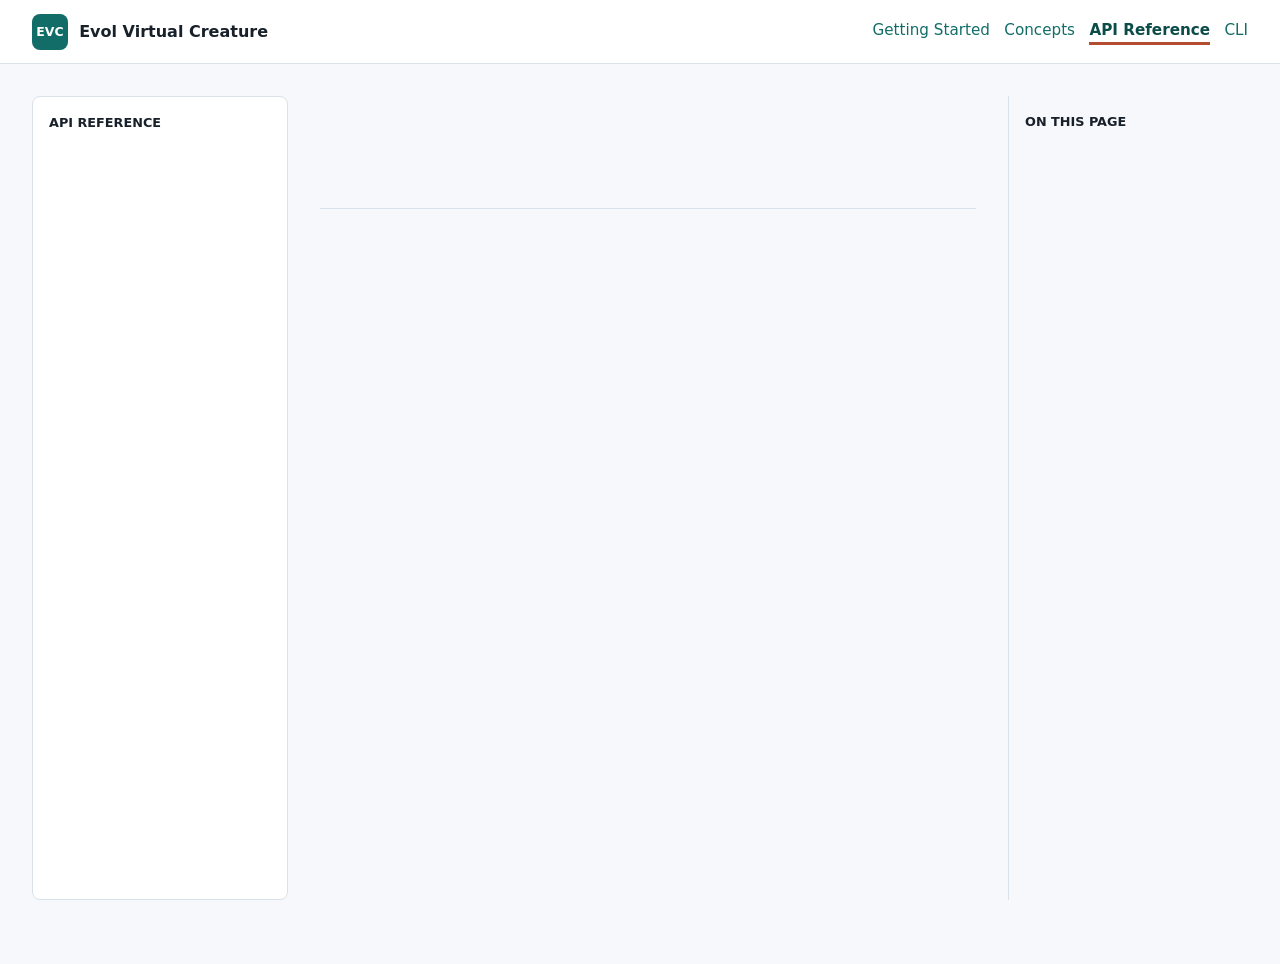
==== commit fba89e3d: "Refactor API docs into module-structured JSON" ====
--- a/docs/api.html
+++ b/docs/api.html
@@ -12,463 +12,209 @@
   </head>
   <body>
     <header class="site-header">
-      <a class="brand" href="index.html#top" aria-label="Evol Virtual Creature home">
-        <span class="brand-mark">EVC</span>
-        <span>Evol Virtual Creature</span>
-      </a>
-      <nav class="top-nav" aria-label="Main navigation">
-        <a href="index.html#getting-started">Getting Started</a>
-        <a href="index.html#concepts">Concepts</a>
-        <a class="active" href="api.html">API Reference</a>
-        <a href="index.html#cli-reference">CLI</a>
-      </nav>
+      <div class="site-header-inner">
+        <a class="brand" href="index.html#top" aria-label="Evol Virtual Creature home">
+          <span class="brand-mark">EVC</span>
+          <span>Evol Virtual Creature</span>
+        </a>
+        <nav class="top-nav" aria-label="Main navigation">
+          <a href="index.html#getting-started">Getting Started</a>
+          <a href="index.html#concepts">Concepts</a>
+          <a class="active" href="api.html">API Reference</a>
+          <a href="index.html#cli-reference">CLI</a>
+        </nav>
+      </div>
     </header>
 
     <main id="top" class="api-shell">
       <aside class="sidebar api-sidebar" aria-label="API navigation">
-        <nav>
+        <nav id="api-module-nav">
           <p class="sidebar-title">API Reference</p>
-          <a href="#genes">genes</a>
-          <a href="#genotype">genotype</a>
-          <a href="#genotype-io">genotype_io</a>
-          <a href="#graph-analysis">graph_analysis</a>
-          <a href="#phenotype">phenotype</a>
-          <a href="#evaluation">evaluation</a>
-          <a href="#video">video</a>
-          <a href="#viewer">viewer</a>
         </nav>
       </aside>
 
       <article class="api-content">
         <header class="api-header">
-          <p class="eyebrow">API Reference</p>
-          <h1>Evol Virtual Creature API</h1>
-          <p class="lede">
-            Detailed reference for the modules that define genotype recipes,
-            mutate creature graphs, build MuJoCo MJCF models, evaluate swimming
-            fitness, and render videos.
-          </p>
+          <p class="eyebrow" id="api-eyebrow">API Reference</p>
+          <h1 id="api-title">Evol Virtual Creature API</h1>
+          <p class="lede" id="api-description"></p>
         </header>
 
-        <section id="genes" class="api-module">
-          <h2><code>evol_virtual_creature.genes</code></h2>
-          <p>
-            Dataclasses for the symbolic genotype layer. These classes describe
-            reusable body-part types and directed connections between them.
-          </p>
-
-          <section id="connectiongene" class="api-entry">
-            <h3><code>ConnectionGene</code></h3>
-            <pre><code>ConnectionGene(
-    child: str,
-    pos: tuple[float, float, float],
-    axis: tuple[float, float, float],
-    scale: float = 1.0,
-    terminal_only: bool = False,
-    motor_enabled: bool = True,
-    motor_gear: float = 100.0,
-    ctrlrange: tuple[float, float] = (-1.0, 1.0),
-    control_amp: float = 0.1,
-    control_freq: float = 10,
-    control_phase: float = 0.0,
-    control_phase_depth_scale: float = 0.0,
-    control_phase_order_scale: float = 0.0,
-)</code></pre>
-            <p>
-              Describe how an origin node attaches a child node and how the
-              generated hinge actuator should be controlled.
-            </p>
-            <h4>Parameters</h4>
-            <dl class="param-list">
-              <dt><code>child</code> : <span>str</span></dt>
-              <dd>Name of the child node in <code>Genotype.nodes</code>.</dd>
-              <dt><code>pos</code> : <span>tuple[float, float, float]</span></dt>
-              <dd>Child body position relative to the parent body.</dd>
-              <dt><code>axis</code> : <span>tuple[float, float, float]</span></dt>
-              <dd>Hinge axis used for the child joint.</dd>
-              <dt><code>motor_enabled</code> : <span>bool, default True</span></dt>
-              <dd>Whether this connection receives a generated MuJoCo motor.</dd>
-              <dt><code>motor_gear</code> : <span>float, default 100.0</span></dt>
-              <dd>Motor gear value written to the MJCF actuator.</dd>
-              <dt><code>ctrlrange</code> : <span>tuple[float, float], default (-1.0, 1.0)</span></dt>
-              <dd>Control range for the generated motor.</dd>
-              <dt><code>control_amp</code>, <code>control_freq</code>, <code>control_phase</code> : <span>float</span></dt>
-              <dd>Open-loop sine controller amplitude, frequency, and base phase.</dd>
-              <dt><code>control_phase_depth_scale</code>, <code>control_phase_order_scale</code> : <span>float</span></dt>
-              <dd>Additional phase offsets for recursive depth and actuator order.</dd>
-            </dl>
-            <h4>Methods</h4>
-            <dl class="param-list">
-              <dt><code>phase_for(depth: int, order: int) -&gt; float</code></dt>
-              <dd>
-                Return <code>control_phase + control_phase_depth_scale * (depth - 1)
-                + control_phase_order_scale * order</code>.
-              </dd>
-            </dl>
-          </section>
-
-          <section id="nodegene" class="api-entry">
-            <h3><code>NodeGene</code></h3>
-            <pre><code>NodeGene(
-    name: str,
-    size: tuple[float, float, float],
-    joint_type: str = "hinge",
-    joint_axis: tuple[float, float, float] = (0, 1, 0),
-    recursive_limit: int = 1,
-    children: list[ConnectionGene] = field(default_factory=list),
-)</code></pre>
-            <p>Describe one reusable body-part type in a genotype graph.</p>
-            <h4>Parameters</h4>
-            <dl class="param-list">
-              <dt><code>name</code> : <span>str</span></dt>
-              <dd>Symbolic node name, such as <code>"body"</code> or <code>"segment"</code>.</dd>
-              <dt><code>size</code> : <span>tuple[float, float, float]</span></dt>
-              <dd>MuJoCo box half-size used for the generated geometry.</dd>
-              <dt><code>joint_type</code> : <span>{"free", "hinge"}, default "hinge"</span></dt>
-              <dd>Root nodes usually use <code>"free"</code>; articulated child nodes use <code>"hinge"</code>.</dd>
-              <dt><code>recursive_limit</code> : <span>int, default 1</span></dt>
-              <dd>Maximum number of this node type allowed along one recursive expansion path.</dd>
-              <dt><code>children</code> : <span>list[ConnectionGene]</span></dt>
-              <dd>Directed connections expanded beneath each generated body of this type.</dd>
-            </dl>
-          </section>
-        </section>
-
-        <section id="genotype" class="api-module">
-          <h2><code>evol_virtual_creature.genotype</code></h2>
-          <section id="genotype-class" class="api-entry">
-            <h3><code>Genotype</code></h3>
-            <pre><code>Genotype(
-    root: str,
-    nodes: dict[str, NodeGene],
-    archived_connections: list[ConnectionGene] = field(default_factory=list),
-    archived_nodes: list[NodeGene] = field(default_factory=list),
-)</code></pre>
-            <p>
-              Store the active graph recipe and archived genetic material that
-              topology mutations can reuse later.
-            </p>
-            <h4>Attributes</h4>
-            <dl class="param-list">
-              <dt><code>root</code> : <span>str</span></dt>
-              <dd>Name of the node where phenotype expansion begins.</dd>
-              <dt><code>nodes</code> : <span>dict[str, NodeGene]</span></dt>
-              <dd>Active node genes keyed by node name.</dd>
-              <dt><code>archived_connections</code> : <span>list[ConnectionGene]</span></dt>
-              <dd>Inactive connection genes retained as mutation templates.</dd>
-              <dt><code>archived_nodes</code> : <span>list[NodeGene]</span></dt>
-              <dd>Inactive node genes retained as mutation templates.</dd>
-            </dl>
-          </section>
-
-          <section id="genotype-mutation" class="api-entry">
-            <h3><code>Genotype.mutation</code></h3>
-            <pre><code>Genotype.mutation(
-    num_mutations: int = 1,
-    mutation_rate: float | None = None,
-    rng: random.Random | None = None,
-    allow_topology_mutations: bool = True,
-) -&gt; Genotype</code></pre>
-            <p>
-              Mutate the genotype in place and return the same object. The
-              method can perturb numeric fields, flip booleans, alter connection
-              endpoints, replace archived genes, add new nodes, and remove
-              disconnected genes.
-            </p>
-            <h4>Parameters</h4>
-            <dl class="param-list">
-              <dt><code>num_mutations</code> : <span>int, default 1</span></dt>
-              <dd>Number of distinct mutable parameters to sample when <code>mutation_rate</code> is not set.</dd>
-              <dt><code>mutation_rate</code> : <span>float or None, default None</span></dt>
-              <dd>When provided, each mutable parameter is independently mutated with this probability.</dd>
-              <dt><code>rng</code> : <span>random.Random or None, default None</span></dt>
-              <dd>Random source for reproducible mutation sequences.</dd>
-              <dt><code>allow_topology_mutations</code> : <span>bool, default True</span></dt>
-              <dd>Set to <code>False</code> to mutate only existing parameter values and keep graph topology fixed.</dd>
-            </dl>
-            <h4>Returns</h4>
-            <p><code>Genotype</code>: the mutated object.</p>
-            <h4>Raises</h4>
-            <p>
-              <code>ValueError</code> if <code>num_mutations</code> is negative or
-              <code>mutation_rate</code> is outside <code>[0.0, 1.0]</code>.
-            </p>
-            <h4>Examples</h4>
-            <pre><code>import copy
-import random
-
-from evol_virtual_creature.genotype_io import load_genotype_from_json
-
-seed = load_genotype_from_json("example_genotype.json")
-rng = random.Random(7)
-child = copy.deepcopy(seed).mutation(num_mutations=3, rng=rng)</code></pre>
-          </section>
-        </section>
-
-        <section id="genotype-io" class="api-module">
-          <h2><code>evol_virtual_creature.genotype_io</code></h2>
-          <section id="build-genotype" class="api-entry">
-            <h3><code>build_genotype</code></h3>
-            <pre><code>build_genotype(root: str, spec: GenotypeSpec) -&gt; Genotype</code></pre>
-            <p>Build a concrete genotype from a compact mapping recipe.</p>
-            <h4>Parameters</h4>
-            <dl class="param-list">
-              <dt><code>root</code> : <span>str</span></dt>
-              <dd>Name of the root node.</dd>
-              <dt><code>spec</code> : <span>mapping</span></dt>
-              <dd>Mapping from node names to node keyword data and optional <code>children</code> connection lists.</dd>
-            </dl>
-            <h4>Returns</h4>
-            <p><code>Genotype</code>.</p>
-            <h4>Raises</h4>
-            <p><code>KeyError</code> if the root or any connection child is unknown.</p>
-          </section>
-
-          <section id="load-genotype-from-json" class="api-entry">
-            <h3><code>load_genotype_from_json</code></h3>
-            <pre><code>load_genotype_from_json(path: str | pathlib.Path) -&gt; Genotype</code></pre>
-            <p>
-              Load a genotype JSON file, including optional
-              <code>archived_connections</code> and <code>archived_nodes</code>.
-            </p>
-            <h4>Examples</h4>
-            <pre><code>from evol_virtual_creature.genotype_io import load_genotype_from_json
-
-genotype = load_genotype_from_json("example_genotype.json")</code></pre>
-          </section>
-
-          <section id="save-genotype-to-json" class="api-entry">
-            <h3><code>save_genotype_to_json</code></h3>
-            <pre><code>save_genotype_to_json(genotype: Genotype, path: str | pathlib.Path) -&gt; None</code></pre>
-            <p>
-              Serialize active and archived genotype data to JSON. Parent
-              directories are created automatically.
-            </p>
-          </section>
-
-          <section id="genotype-to-dict" class="api-entry">
-            <h3><code>genotype_to_dict</code></h3>
-            <pre><code>genotype_to_dict(genotype: Genotype) -&gt; dict[str, Any]</code></pre>
-            <p>Convert a genotype into the JSON-compatible schema used by this project.</p>
-          </section>
-        </section>
-
-        <section id="graph-analysis" class="api-module">
-          <h2><code>evol_virtual_creature.graph_analysis</code></h2>
-          <section id="genotype-graph-analyzer" class="api-entry">
-            <h3><code>GenotypeGraphAnalyzer</code></h3>
-            <pre><code>GenotypeGraphAnalyzer(genotype: Genotype, max_node: int)</code></pre>
-            <p>
-              Analyze recursive graph expansion before building MuJoCo XML.
-              This protects phenotype generation from unknown children,
-              invalid recursion limits, unbounded loops, and oversized models.
-            </p>
-            <h4>Methods</h4>
-            <dl class="param-list">
-              <dt><code>validate() -&gt; int</code></dt>
-              <dd>Return the exact expanded phenotype node count when it is within <code>max_node</code>.</dd>
-            </dl>
-            <h4>Raises</h4>
-            <dl class="param-list">
-              <dt><code>GenotypeGraphError</code></dt>
-              <dd>Raised for invalid roots, unknown children, invalid recursion limits, or unbounded recursion.</dd>
-              <dt><code>PhenotypeNodeLimitExceeded</code></dt>
-              <dd>Raised when expansion would exceed the configured node budget.</dd>
-            </dl>
-          </section>
-        </section>
-
-        <section id="phenotype" class="api-module">
-          <h2><code>evol_virtual_creature.phenotype</code></h2>
-          <section id="phenotypebuilder" class="api-entry">
-            <h3><code>PhenotypeBuilder</code></h3>
-            <pre><code>PhenotypeBuilder(genotype: Genotype, max_node: int)</code></pre>
-            <p>
-              Convert a genotype graph into MuJoCo MJCF XML. The builder also
-              stores controller metadata for each generated actuator.
-            </p>
-            <h4>Attributes</h4>
-            <dl class="param-list">
-              <dt><code>actuator_controllers</code> : <span>list[ActuatorController]</span></dt>
-              <dd>Controller metadata populated during <code>build()</code>.</dd>
-              <dt><code>max_node</code> : <span>int</span></dt>
-              <dd>Maximum number of phenotype bodies allowed during expansion.</dd>
-            </dl>
-            <h4>Methods</h4>
-            <dl class="param-list">
-              <dt><code>build() -&gt; str</code></dt>
-              <dd>Validate the graph, configure defaults, expand bodies, create actuators, and return MJCF XML.</dd>
-              <dt><code>new_body_name(node_name: str) -&gt; str</code></dt>
-              <dd>Return a unique body name using the node name and body counter.</dd>
-              <dt><code>new_joint_name(node_name: str) -&gt; str</code></dt>
-              <dd>Return a unique joint name using the node name and joint counter.</dd>
-              <dt><code>new_motor_name(joint_name: str) -&gt; str</code></dt>
-              <dd>Return a unique motor name using the joint name and motor counter.</dd>
-            </dl>
-            <h4>Examples</h4>
-            <pre><code>from evol_virtual_creature.genotype_io import load_genotype_from_json
-from evol_virtual_creature.phenotype import PhenotypeBuilder
-
-genotype = load_genotype_from_json("example_genotype.json")
-builder = PhenotypeBuilder(genotype, max_node=500)
-mjcf = builder.build()</code></pre>
-          </section>
-
-          <section id="actuatorcontroller" class="api-entry">
-            <h3><code>ActuatorController</code></h3>
-            <pre><code>ActuatorController(
-    motor_name: str,
-    amp: float,
-    freq: float,
-    phase: float,
-)</code></pre>
-            <p>
-              Store the generated motor name and sine-wave control parameters
-              used by evaluation, video rendering, and the interactive viewer.
-            </p>
-          </section>
-        </section>
-
-        <section id="evaluation" class="api-module">
-          <h2><code>evol_virtual_creature.evaluation</code></h2>
-          <section id="swimming-evaluation-config" class="api-entry">
-            <h3><code>SwimmingEvaluationConfig</code></h3>
-            <pre><code>SwimmingEvaluationConfig(
-    episode_seconds: float = 10.0,
-    max_node: int = 500,
-    target_direction: Sequence[float] = (1.0, 0.0, 0.0),
-    forward_speed_weight: float = 1.0,
-    energy_weight: float = 0.001,
-    sideways_drift_weight: float = 0.1,
-    vertical_drift_weight: float = 0.1,
-    angular_speed_weight: float = 0.01,
-    body_count_weight: float = 0.001,
-    build_failure_fitness: float = -1000.0,
-    max_abs_state_value: float = 1000000.0,
-)</code></pre>
-            <p>Frozen dataclass of swimming task weights and simulation settings.</p>
-          </section>
-
-          <section id="swimming-evaluation-result" class="api-entry">
-            <h3><code>SwimmingEvaluationResult</code></h3>
-            <pre><code>SwimmingEvaluationResult(
-    fitness: float,
-    forward_distance: float,
-    average_forward_speed: float,
-    sideways_drift: float,
-    vertical_drift: float,
-    control_energy: float,
-    mean_angular_speed: float,
-    simulated_seconds: float,
-    actuator_count: int,
-    body_count: int,
-    build_failed: bool = False,
-    failure_reason: str | None = None,
-)</code></pre>
-            <p>Frozen dataclass containing the final fitness and diagnostic metrics.</p>
-          </section>
-
-          <section id="evaluate-x-axis-swimming" class="api-entry">
-            <h3><code>evaluate_x_axis_swimming</code></h3>
-            <pre><code>evaluate_x_axis_swimming(
-    genotype: Genotype,
-    config: SwimmingEvaluationConfig | None = None,
-) -&gt; SwimmingEvaluationResult</code></pre>
-            <p>
-              Score a genotype by simulating open-loop actuator control and
-              measuring swimming progress in the target direction.
-            </p>
-            <h4>Fitness</h4>
-            <pre><code>fitness =
-    forward_speed_weight * average_forward_speed
-    - energy_weight * control_energy
-    - sideways_drift_weight * sideways_drift
-    - vertical_drift_weight * vertical_drift
-    - angular_speed_weight * mean_angular_speed
-    - body_count_weight * body_count</code></pre>
-            <h4>Returns</h4>
-            <p>
-              <code>SwimmingEvaluationResult</code>. Build failures and numerical
-              instability return a result with <code>build_failed=True</code>
-              instead of raising.
-            </p>
-            <h4>Examples</h4>
-            <pre><code>from evol_virtual_creature.evaluation import (
-    SwimmingEvaluationConfig,
-    evaluate_x_axis_swimming,
-)
-from evol_virtual_creature.genotype_io import load_genotype_from_json
-
-genotype = load_genotype_from_json("example_genotype.json")
-config = SwimmingEvaluationConfig(episode_seconds=6.0)
-result = evaluate_x_axis_swimming(genotype, config)
-print(result.fitness)</code></pre>
-          </section>
-        </section>
-
-        <section id="video" class="api-module">
-          <h2><code>evol_virtual_creature.video</code></h2>
-          <section id="save-x-axis-swimming-video" class="api-entry">
-            <h3><code>save_x_axis_swimming_video</code></h3>
-            <pre><code>save_x_axis_swimming_video(
-    genotype: Genotype,
-    output_path: pathlib.Path,
-    config: SwimmingEvaluationConfig,
-    fps: int,
-    width: int,
-    height: int,
-) -&gt; None</code></pre>
-            <p>
-              Render a swimming episode to MP4 using MuJoCo's offscreen
-              renderer and <code>imageio</code>.
-            </p>
-            <h4>Raises</h4>
-            <p>
-              <code>RuntimeError</code> when video dependencies are missing or
-              phenotype generation fails.
-            </p>
-          </section>
-
-          <section id="apply-open-loop-controller" class="api-entry">
-            <h3><code>apply_open_loop_controller</code></h3>
-            <pre><code>apply_open_loop_controller(
-    data: mujoco.MjData,
-    actuator_ids: list[int],
-    actuator_controllers: list[ActuatorController],
-) -&gt; None</code></pre>
-            <p>
-              Write <code>amp * sin(freq * data.time + phase)</code> into each
-              actuator control slot.
-            </p>
-          </section>
-        </section>
-
-        <section id="viewer" class="api-module">
-          <h2><code>evol_virtual_creature.viewer</code></h2>
-          <section id="launch-viewer" class="api-entry">
-            <h3><code>launch_viewer</code></h3>
-            <pre><code>launch_viewer(
-    mjcf: str,
-    actuator_controllers: list[ActuatorController],
-) -&gt; None</code></pre>
-            <p>
-              Open a passive MuJoCo viewer, apply the generated sine-wave
-              controls every step, and synchronize the viewer until it closes.
-            </p>
-          </section>
-        </section>
+        <div id="api-modules" aria-live="polite"></div>
       </article>
 
       <aside class="on-page" aria-label="On this page">
         <p class="sidebar-title">On This Page</p>
-        <a href="#connectiongene">ConnectionGene</a>
-        <a href="#nodegene">NodeGene</a>
-        <a href="#genotype-mutation">Genotype.mutation</a>
-        <a href="#load-genotype-from-json">load_genotype_from_json</a>
-        <a href="#phenotypebuilder">PhenotypeBuilder</a>
-        <a href="#evaluate-x-axis-swimming">evaluate_x_axis_swimming</a>
-        <a href="#save-x-axis-swimming-video">save_x_axis_swimming_video</a>
+        <nav id="api-on-page-nav"></nav>
       </aside>
     </main>
+
+    <script>
+      const referencePath = "api-reference.json";
+      const moduleNav = document.querySelector("#api-module-nav");
+      const onPageNav = document.querySelector("#api-on-page-nav");
+      const modulesRoot = document.querySelector("#api-modules");
+
+      const text = (tagName, value, className) => {
+        const element = document.createElement(tagName);
+        if (className) {
+          element.className = className;
+        }
+        element.textContent = value || "";
+        return element;
+      };
+
+      const code = (value) => {
+        const element = document.createElement("code");
+        element.textContent = value || "";
+        return element;
+      };
+
+      const paragraph = (value) => {
+        const element = text("p", value);
+        return element;
+      };
+
+      const codeBlock = (value) => {
+        const pre = document.createElement("pre");
+        pre.append(code(value));
+        return pre;
+      };
+
+      const appendDefinitionList = (parent, items) => {
+        const list = document.createElement("dl");
+        list.className = "param-list";
+
+        for (const item of items || []) {
+          const term = document.createElement("dt");
+          term.append(code(item.term));
+          if (item.type) {
+            term.append(" : ");
+            term.append(text("span", item.type));
+          }
+          list.append(term);
+
+          const description = document.createElement("dd");
+          description.textContent = item.description || "";
+          list.append(description);
+        }
+
+        parent.append(list);
+      };
+
+      const appendEntrySection = (parent, section) => {
+        parent.append(text("h4", section.title));
+
+        if (section.items) {
+          appendDefinitionList(parent, section.items);
+        }
+        if (section.body) {
+          parent.append(paragraph(section.body));
+        }
+        if (section.code) {
+          parent.append(codeBlock(section.code));
+        }
+      };
+
+      const appendEntry = (parent, entry) => {
+        const section = document.createElement("section");
+        section.id = entry.id;
+        section.className = "api-entry";
+
+        const heading = document.createElement("h3");
+        heading.append(code(entry.name));
+        section.append(heading);
+
+        if (entry.signature) {
+          section.append(codeBlock(entry.signature));
+        }
+        if (entry.description) {
+          section.append(paragraph(entry.description));
+        }
+        for (const subsection of entry.sections || []) {
+          appendEntrySection(section, subsection);
+        }
+
+        parent.append(section);
+      };
+
+      const appendModule = (parent, module) => {
+        const section = document.createElement("section");
+        section.id = module.id;
+        section.className = "api-module";
+
+        const heading = document.createElement("h2");
+        heading.append(code(module.name));
+        section.append(heading);
+
+        if (module.description) {
+          section.append(paragraph(module.description));
+        }
+        for (const entry of module.entries || []) {
+          appendEntry(section, entry);
+        }
+
+        parent.append(section);
+      };
+
+      const formatModuleLabel = (moduleName) => moduleName.split(".").pop();
+
+      const findEntryById = (modules, id) => {
+        for (const module of modules || []) {
+          const entry = (module.entries || []).find((candidate) => candidate.id === id);
+          if (entry) {
+            return entry;
+          }
+        }
+        return null;
+      };
+
+      const renderReference = (reference) => {
+        document.title = `${reference.meta?.eyebrow || "API Reference"} - Evol Virtual Creature`;
+        document.querySelector("#api-eyebrow").textContent = reference.meta?.eyebrow || "";
+        document.querySelector("#api-title").textContent = reference.meta?.title || "";
+        document.querySelector("#api-description").textContent = reference.meta?.description || "";
+
+        for (const module of reference.modules || []) {
+          const link = text("a", formatModuleLabel(module.name));
+          link.href = `#${module.id}`;
+          moduleNav.append(link);
+          appendModule(modulesRoot, module);
+        }
+
+        for (const entryId of reference.onPage || []) {
+          const entry = findEntryById(reference.modules, entryId);
+          if (!entry) {
+            continue;
+          }
+          const link = text("a", entry.name);
+          link.href = `#${entry.id}`;
+          onPageNav.append(link);
+        }
+      };
+
+      const renderError = (error) => {
+        const section = document.createElement("section");
+        section.className = "api-entry";
+        section.append(text("h3", "Could not load API reference"));
+        section.append(
+          paragraph(
+            `The page could not load ${referencePath}. Serve the docs from a local web server or check that the JSON file is present.`
+          )
+        );
+        section.append(codeBlock(String(error)));
+        modulesRoot.append(section);
+      };
+
+      fetch(referencePath)
+        .then((response) => {
+          if (!response.ok) {
+            throw new Error(`${response.status} ${response.statusText}`);
+          }
+          return response.json();
+        })
+        .then(renderReference)
+        .catch(renderError);
+    </script>
   </body>
 </html>
--- a/docs/styles.css
+++ b/docs/styles.css
@@ -76,14 +76,20 @@
   position: sticky;
   top: 0;
   z-index: 10;
-  display: flex;
-  align-items: center;
-  justify-content: space-between;
-  gap: 1rem;
   border-bottom: 1px solid var(--line);
   background: rgba(255, 255, 255, 0.94);
   padding: 0.85rem clamp(1rem, 4vw, 2rem);
   backdrop-filter: blur(16px);
+}
+
+.site-header-inner {
+  display: flex;
+  width: 100%;
+  max-width: 1500px;
+  align-items: center;
+  justify-content: space-between;
+  gap: 1rem;
+  margin: 0 auto;
 }
 
 .brand {
@@ -125,8 +131,8 @@
 
 .page-shell {
   display: grid;
-  grid-template-columns: minmax(13rem, 16rem) minmax(0, 1fr);
-  gap: clamp(1rem, 3vw, 2.5rem);
+  grid-template-columns: 12rem minmax(0, 1fr);
+  gap: clamp(0.75rem, 1.5vw, 1.5rem);
   max-width: 1280px;
   margin: 0 auto;
   padding: 2rem clamp(1rem, 4vw, 2rem) 4rem;
@@ -322,14 +328,14 @@
 }
 
 .code-grid {
-  grid-template-columns: repeat(2, minmax(0, 1fr));
+  grid-template-columns: 1fr;
 }
 
 figure,
 .concept-grid section,
 .reference-item {
   min-width: 0;
-  margin: 0;
+  margin: 0 2em;
   border: 1px solid var(--line);
   border-radius: 8px;
   background: var(--panel);
@@ -592,7 +598,7 @@
 }
 
 @media (max-width: 720px) {
-  .site-header {
+  .site-header-inner {
     align-items: flex-start;
     flex-direction: column;
   }
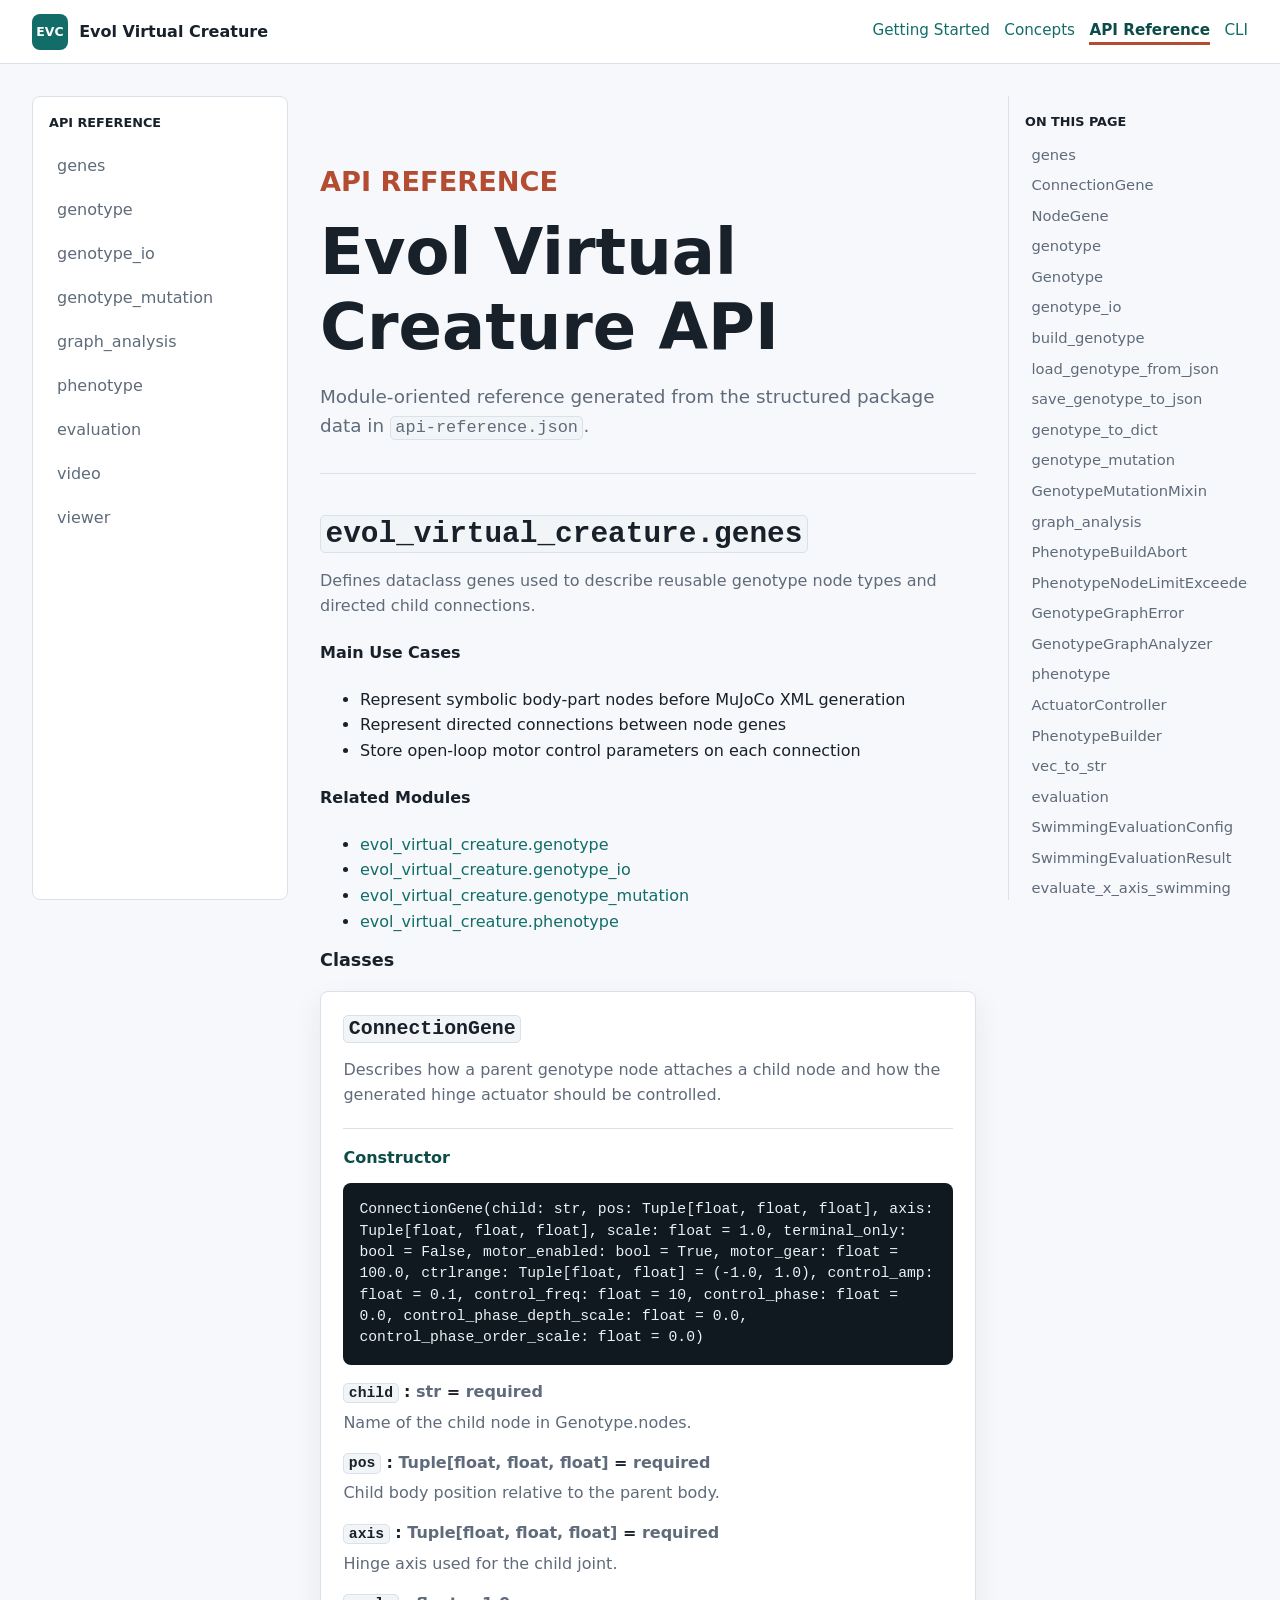
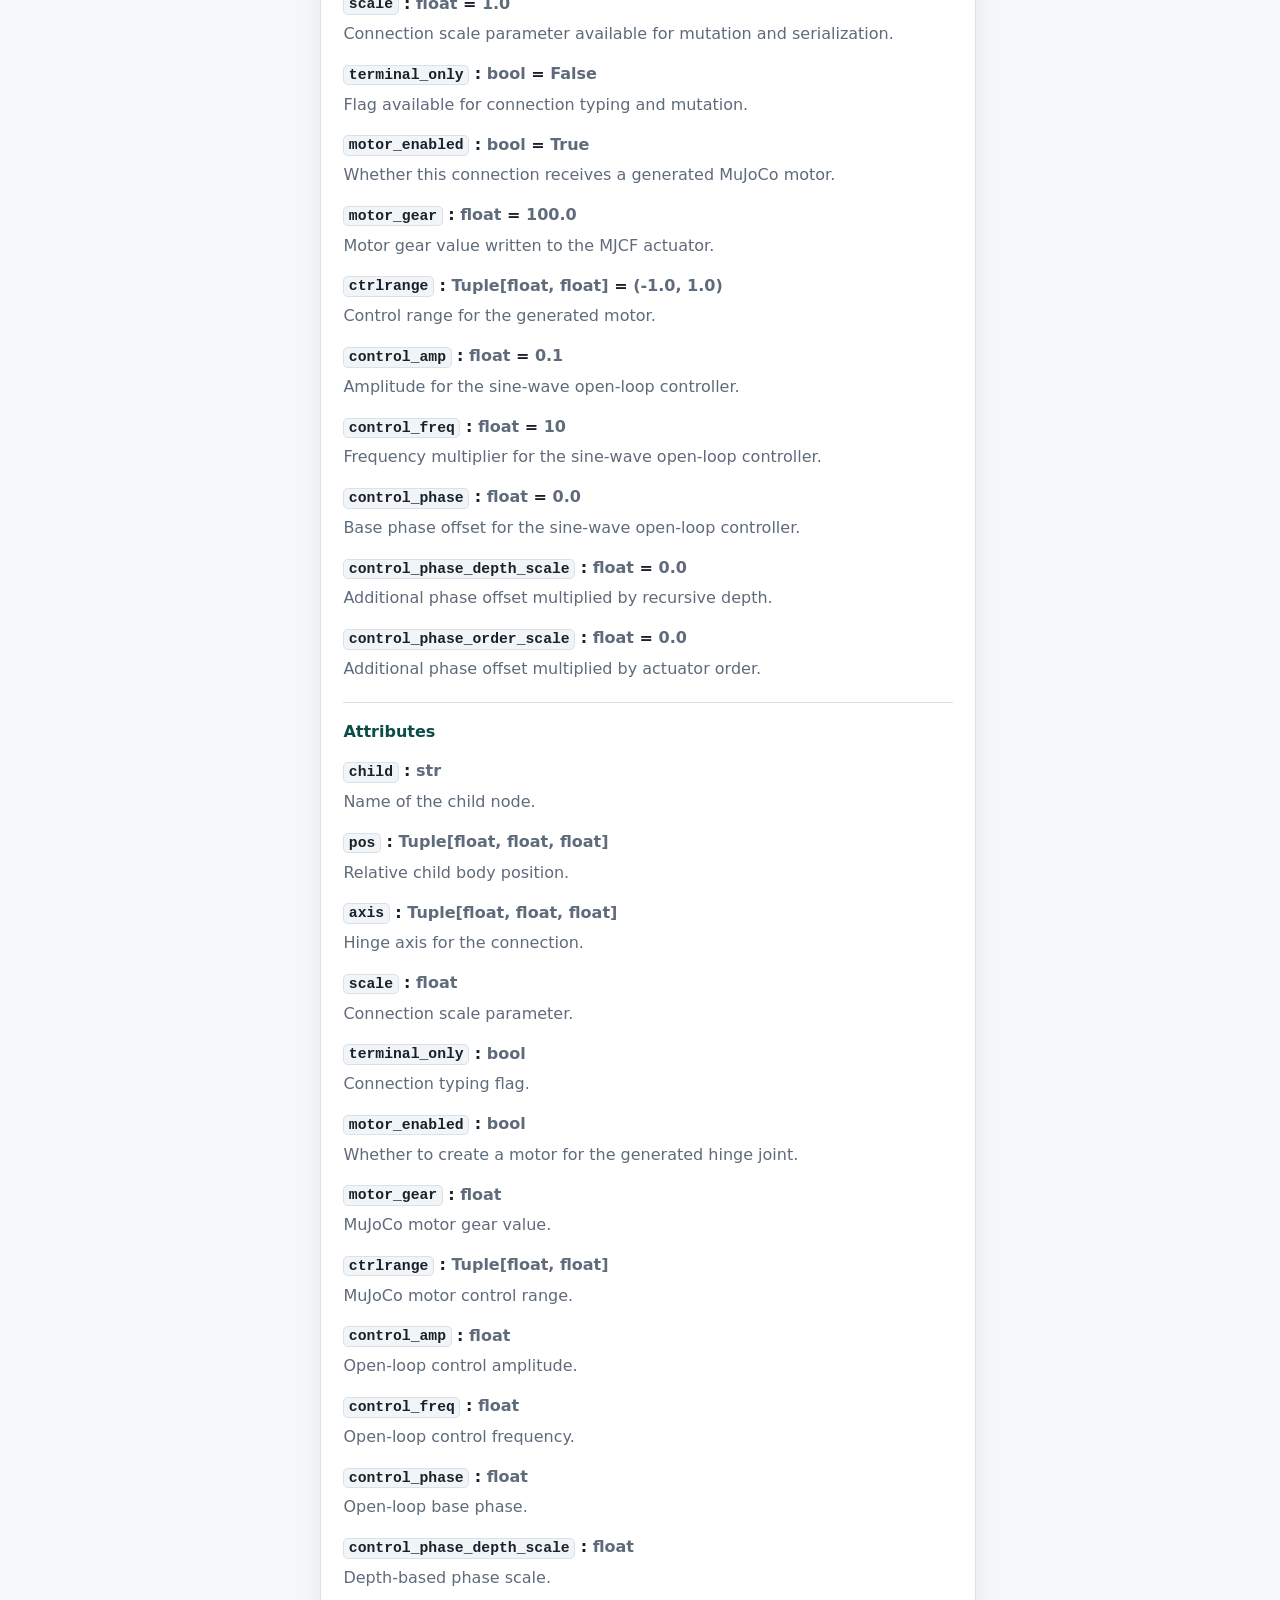
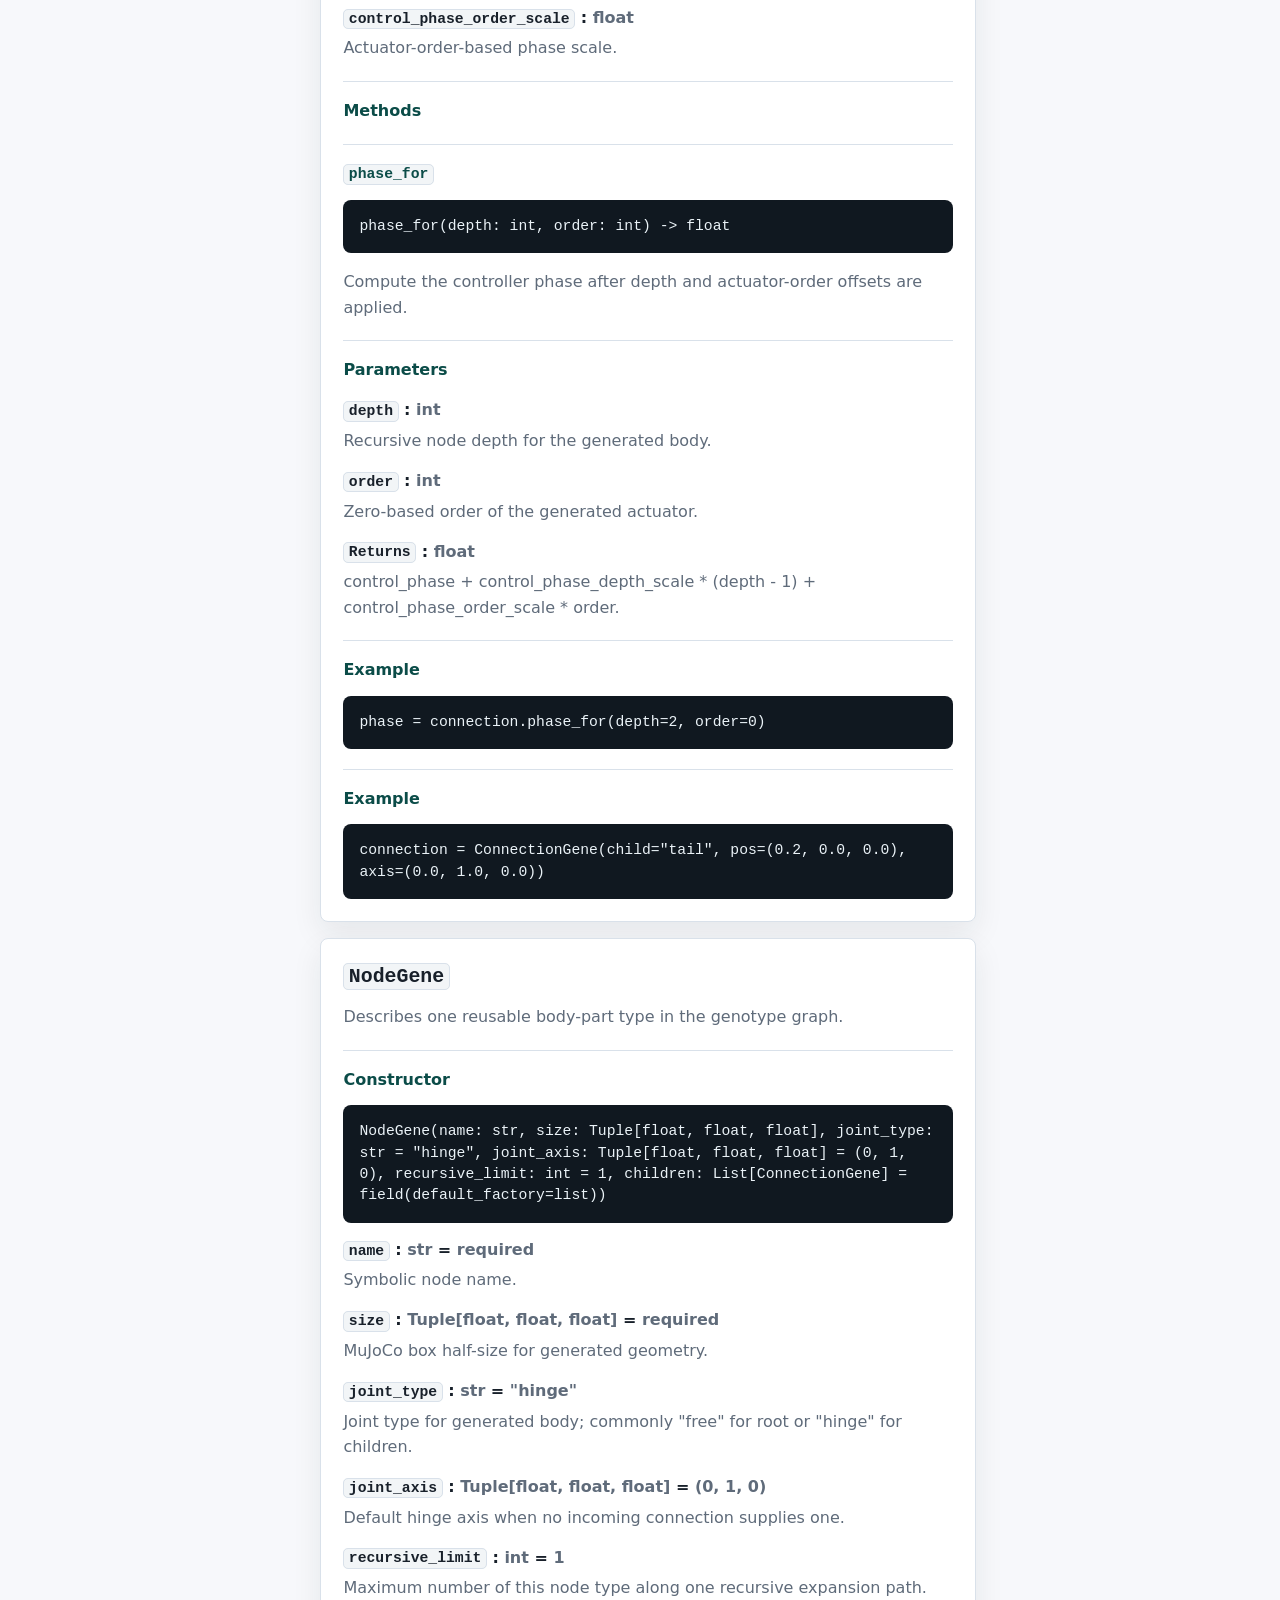
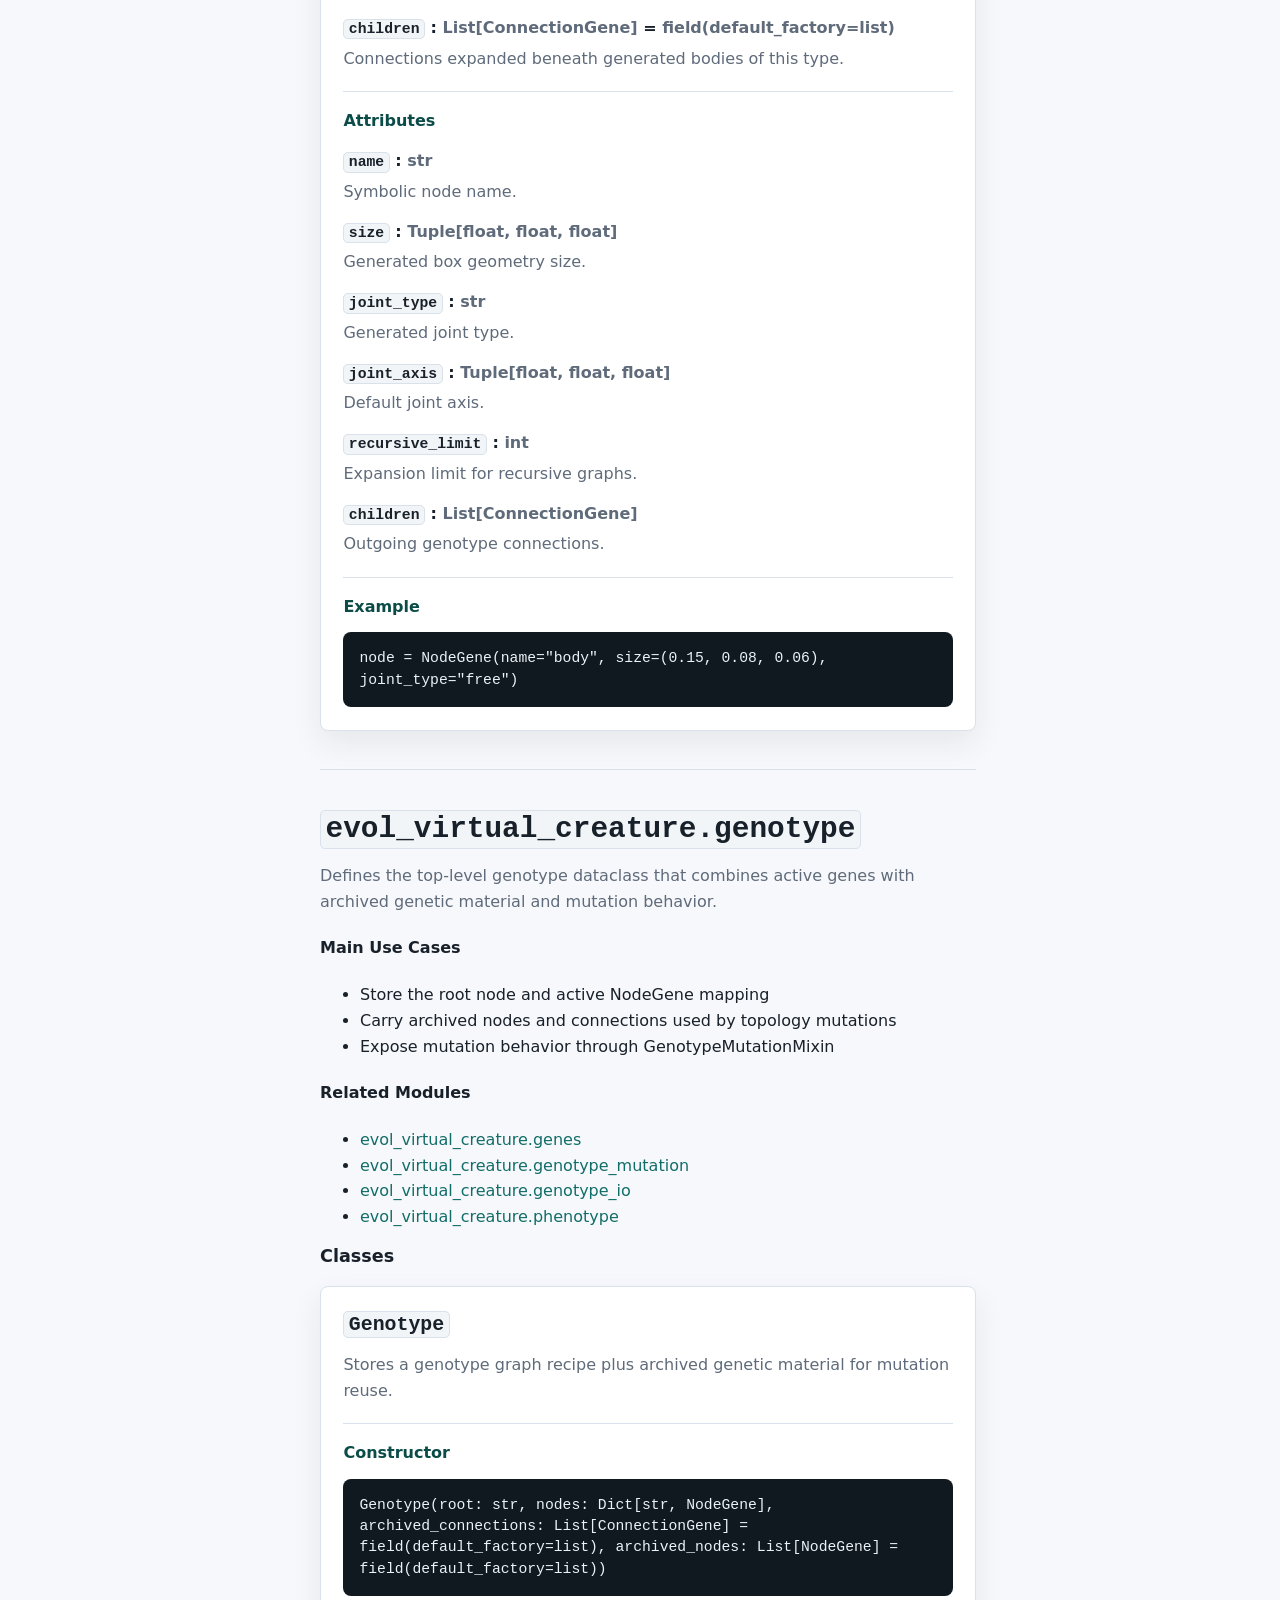
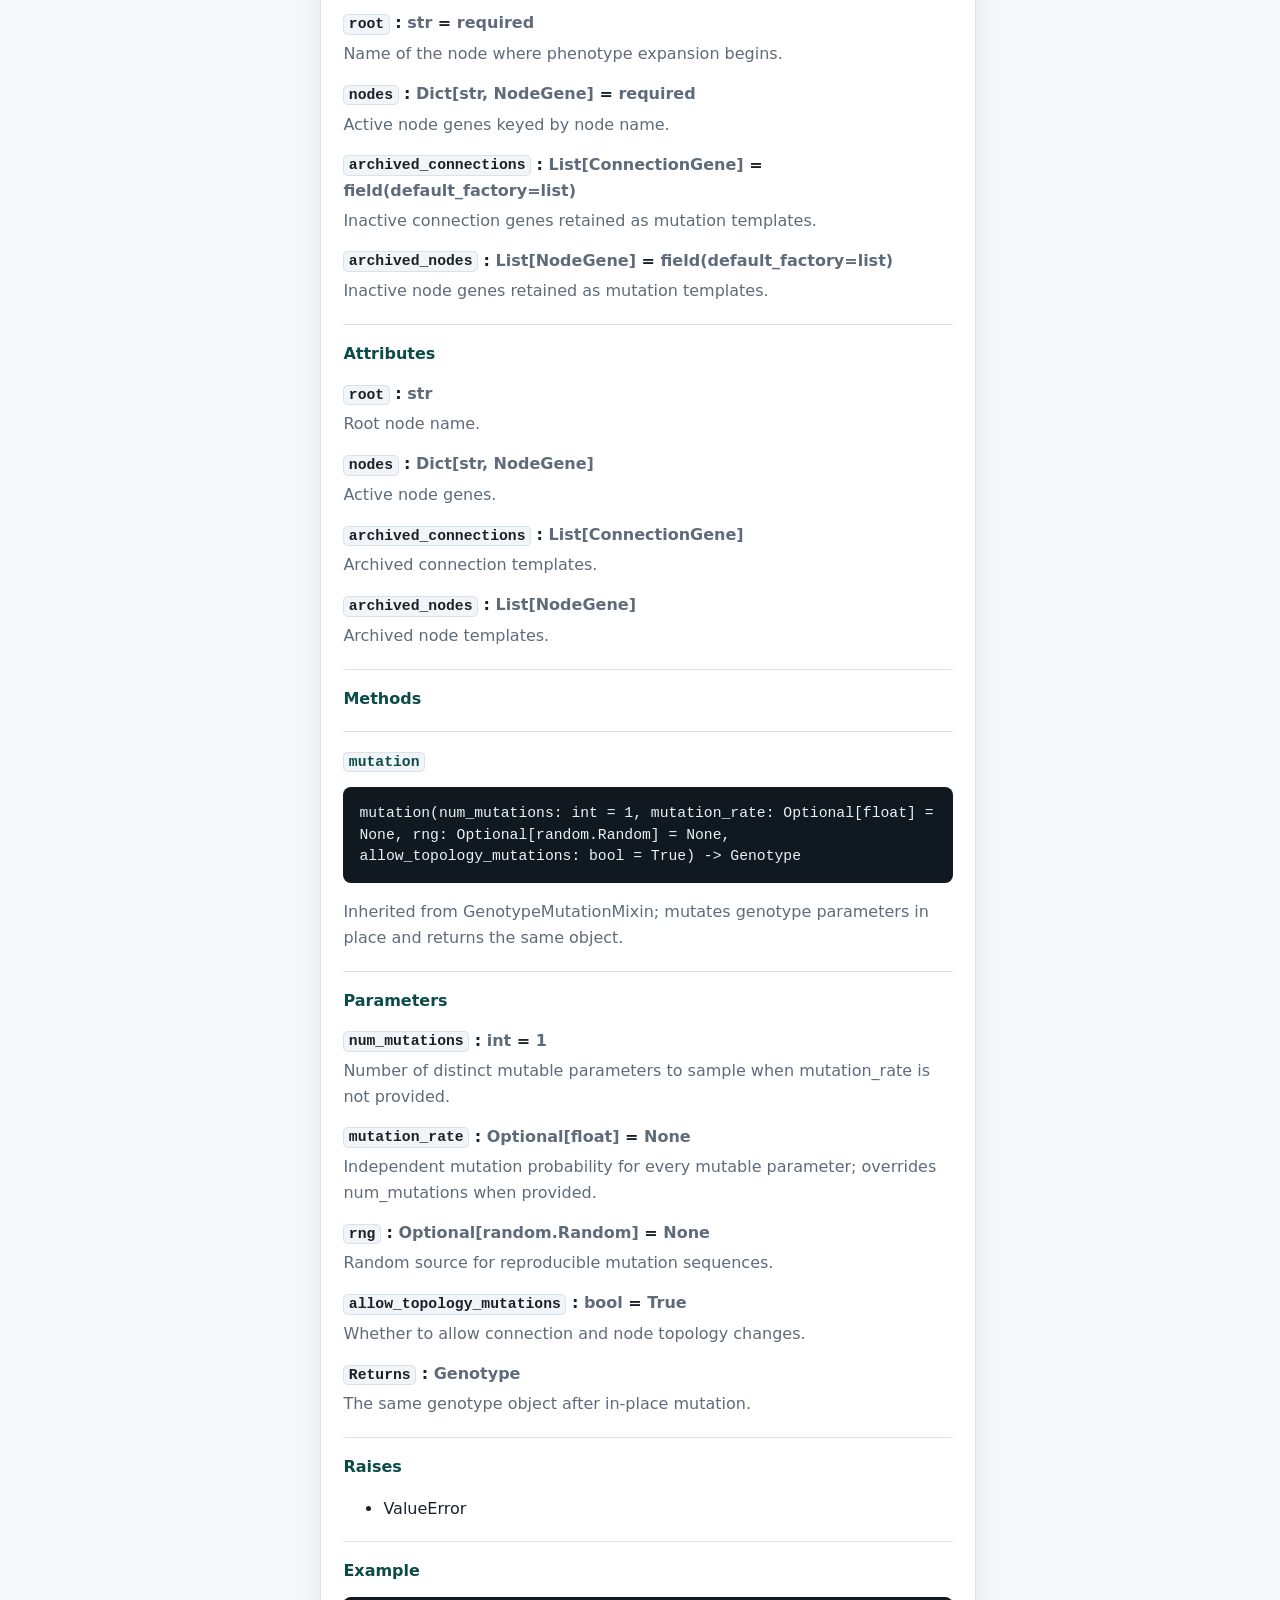
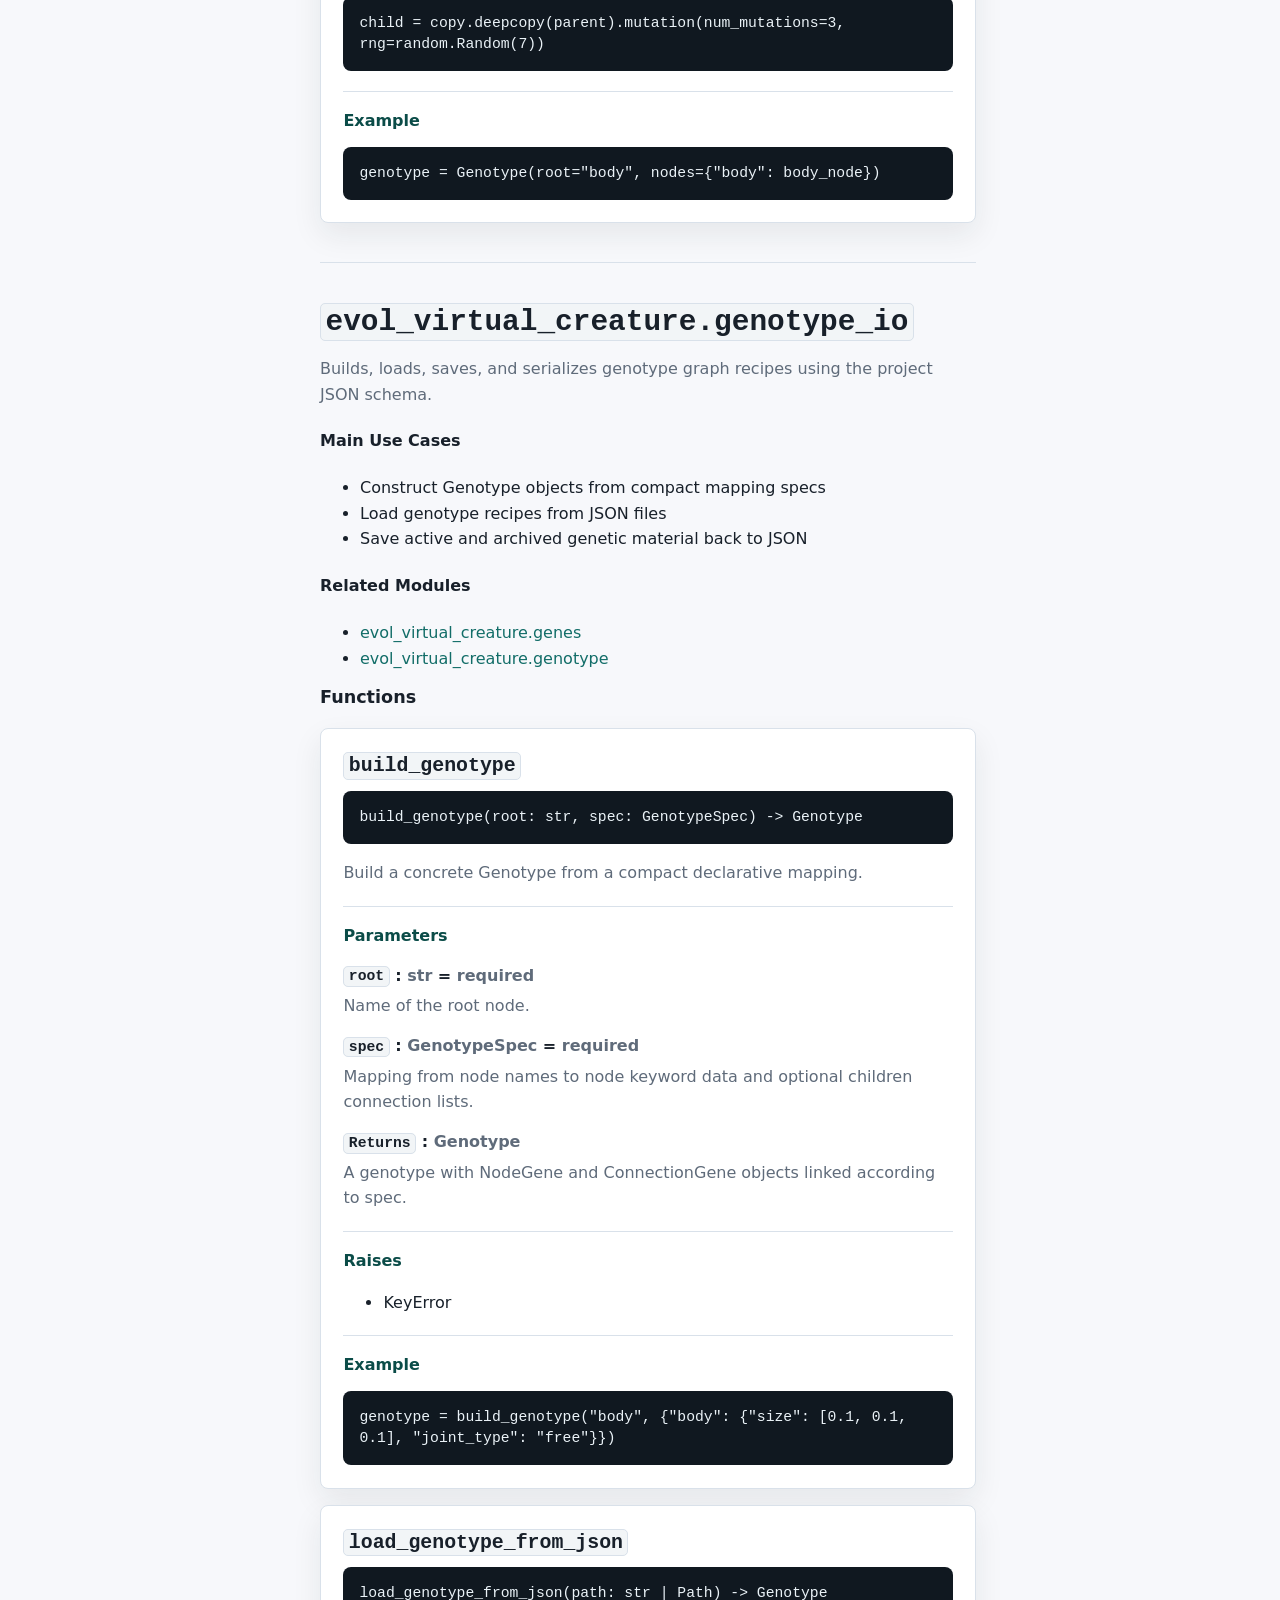
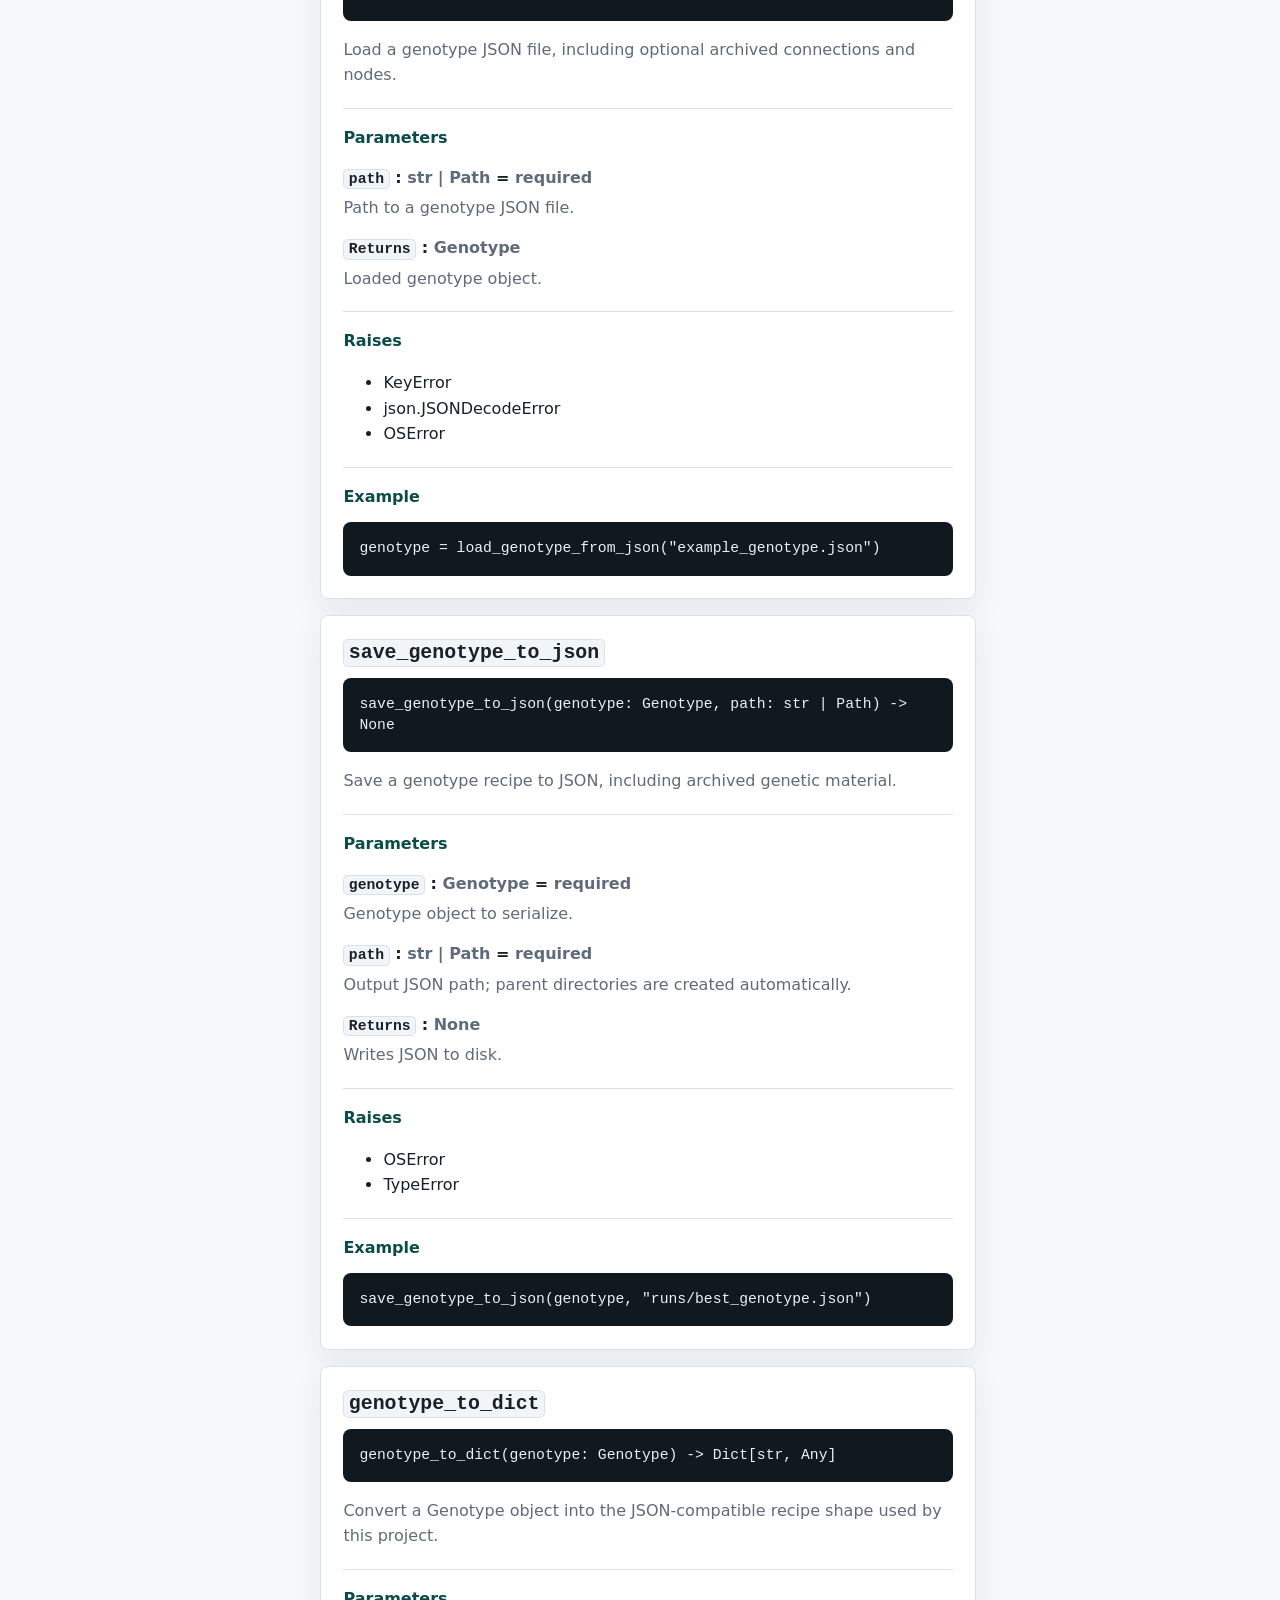
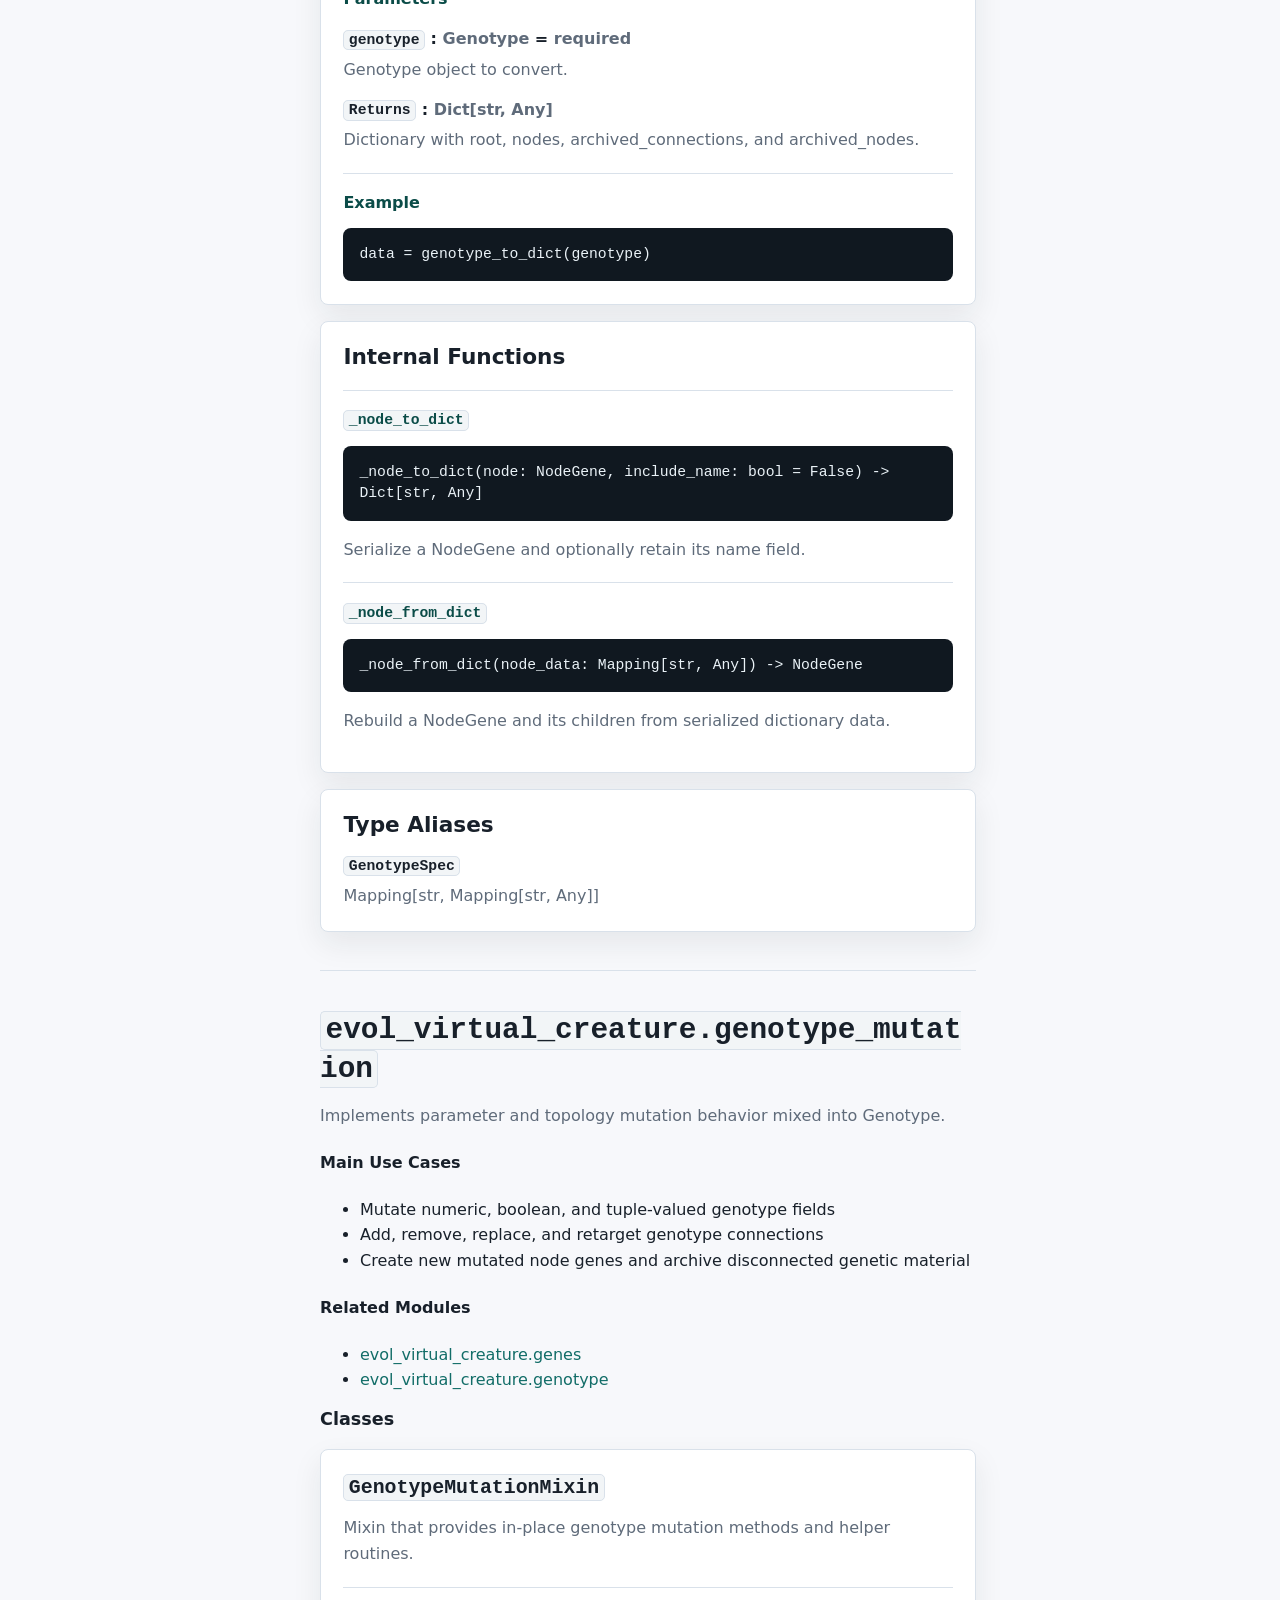
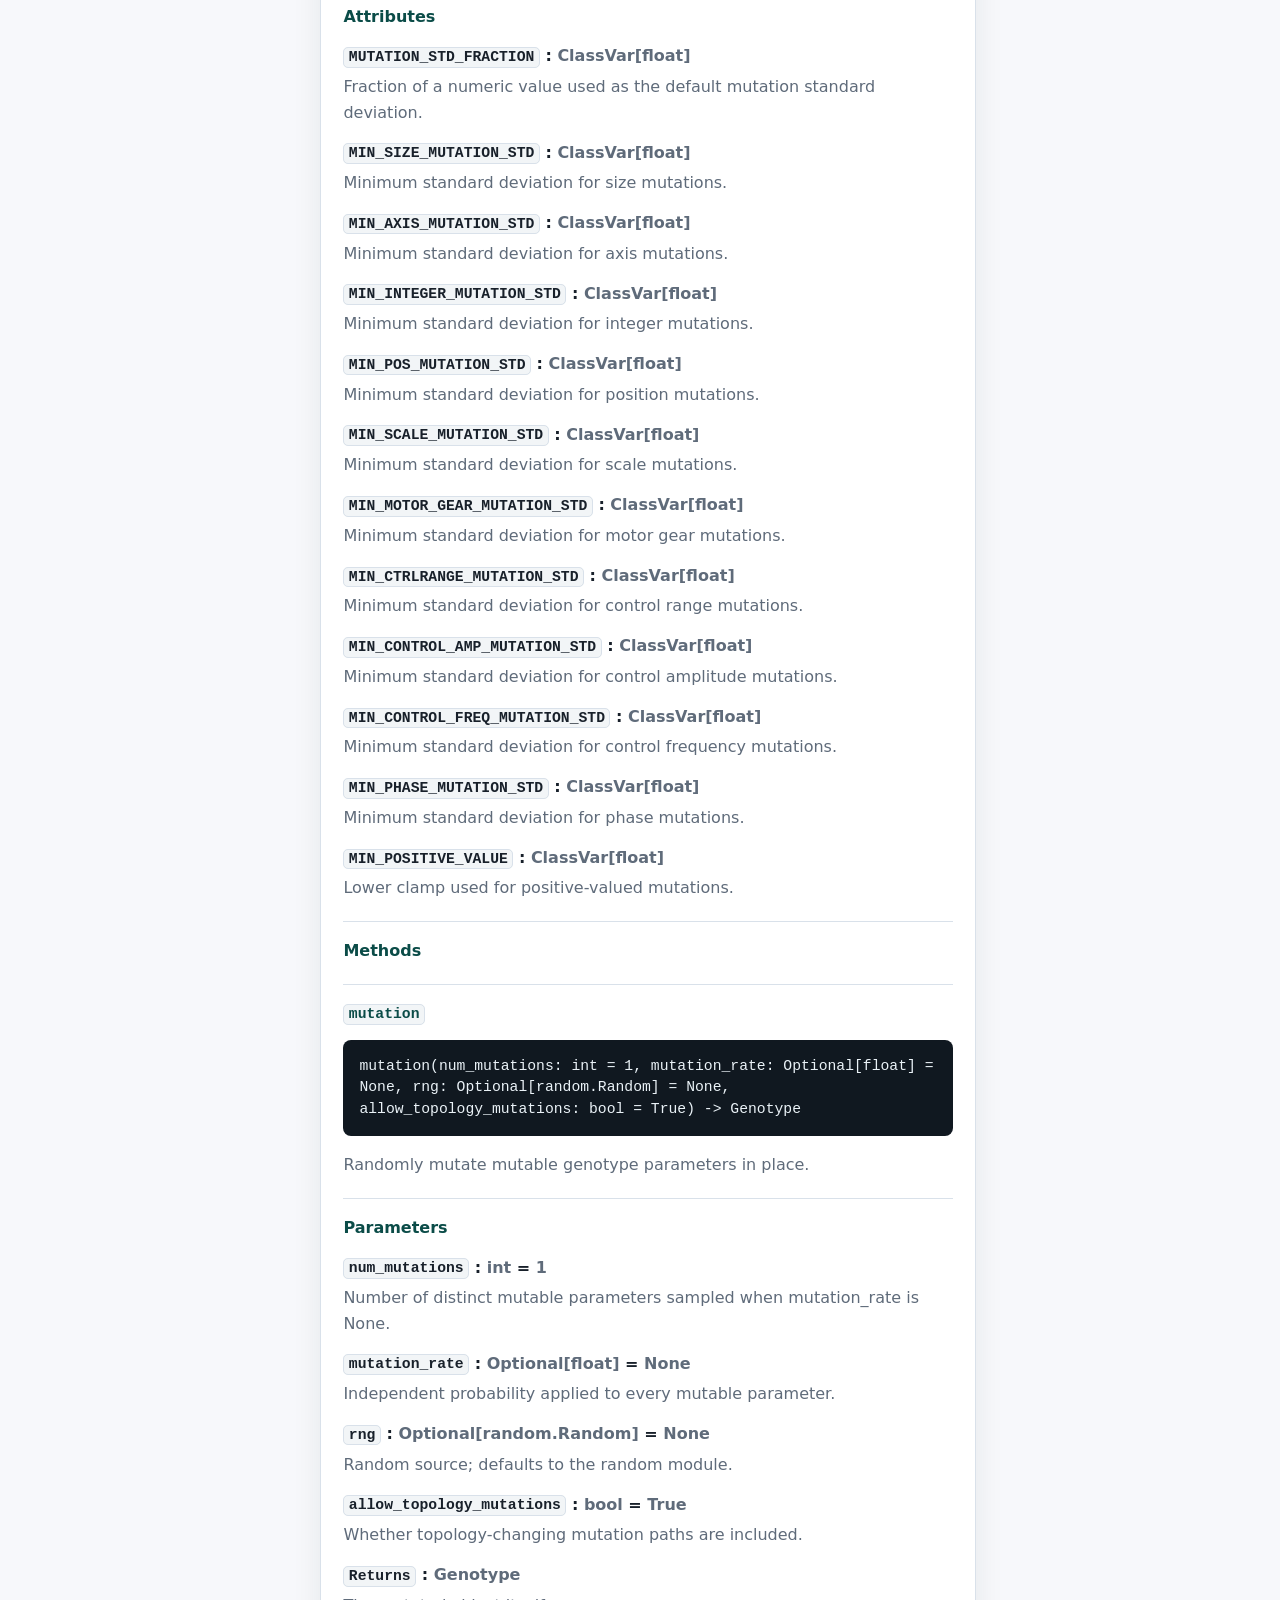
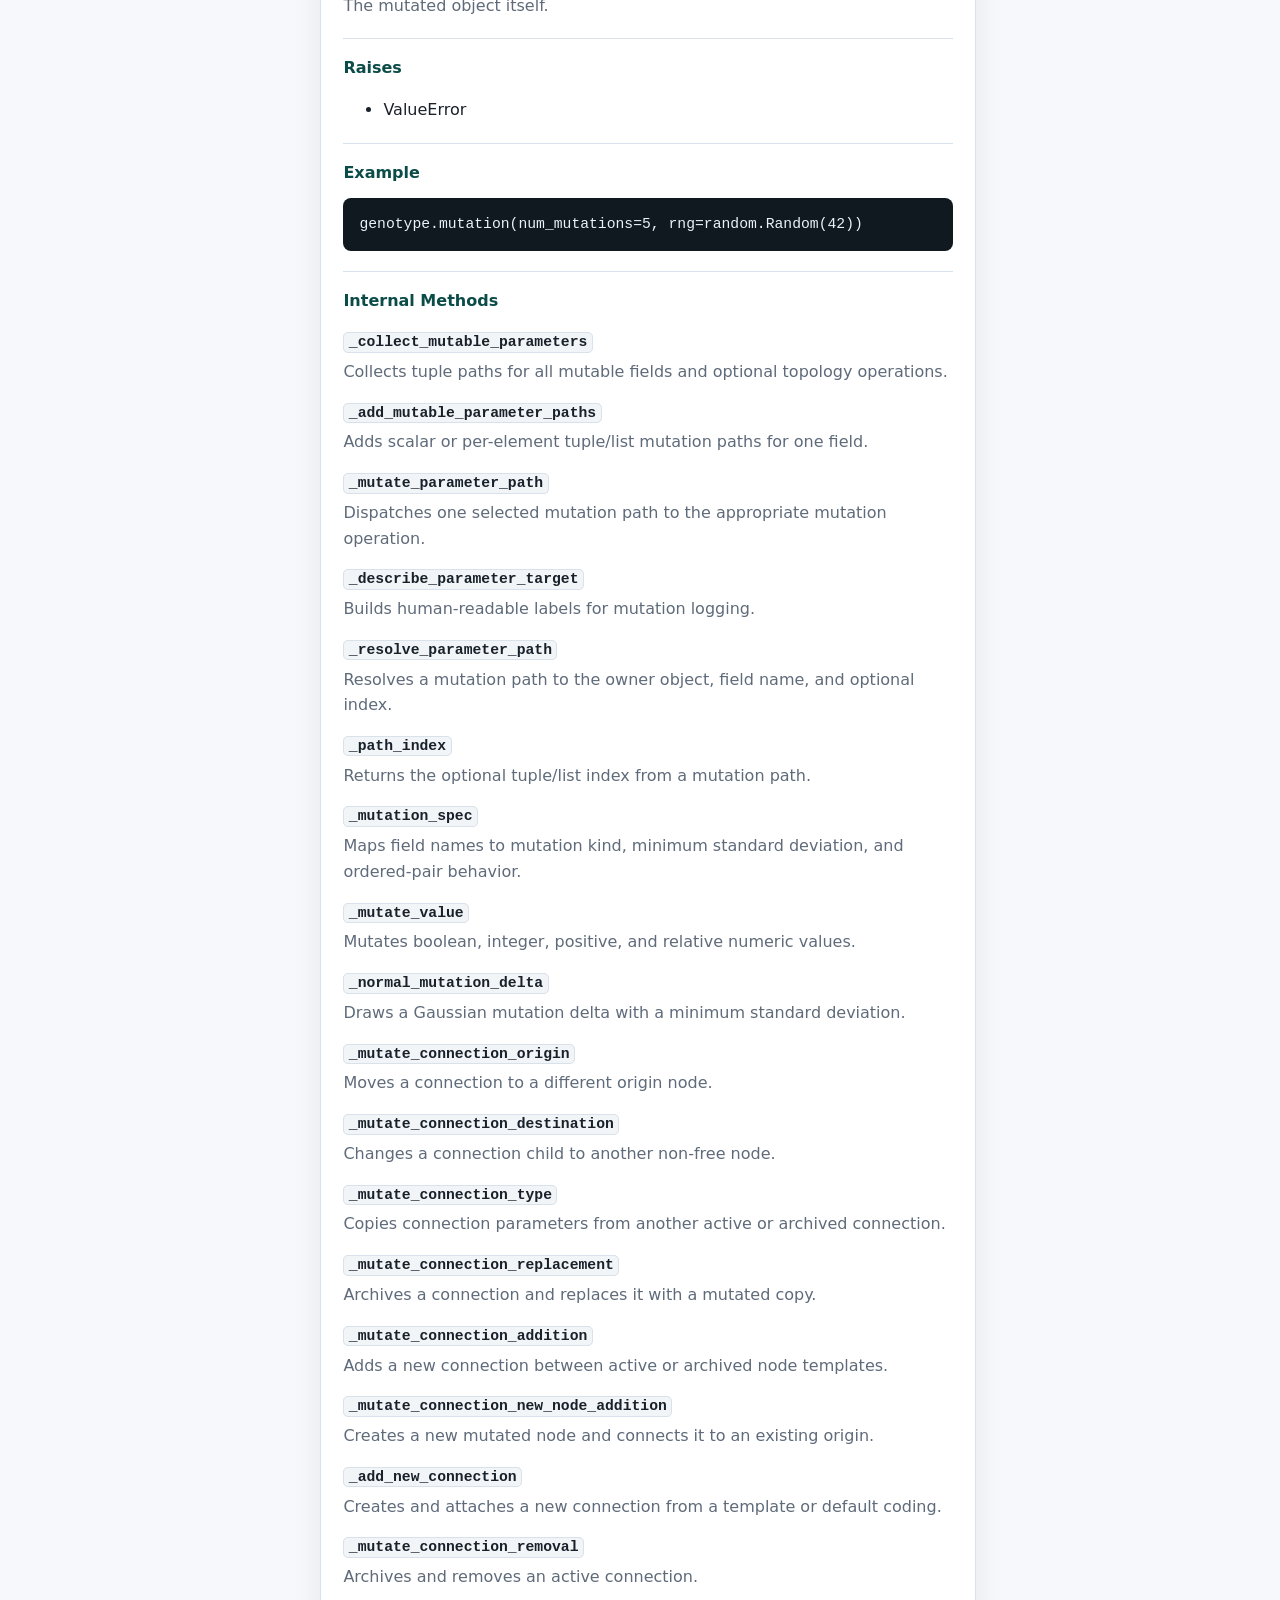
==== commit d1347d7a: "Update API reference rendering" ====
--- a/docs/api.html
+++ b/docs/api.html
@@ -6,7 +6,7 @@
     <title>API Reference - Evol Virtual Creature</title>
     <meta
       name="description"
-      content="Detailed API reference for Evol Virtual Creature modules, dataclasses, builders, evaluators, and helpers."
+      content="Detailed API reference for Evol Virtual Creature modules, classes, functions, exceptions, and internal helpers."
     >
     <link rel="stylesheet" href="styles.css">
   </head>
@@ -35,9 +35,12 @@
 
       <article class="api-content">
         <header class="api-header">
-          <p class="eyebrow" id="api-eyebrow">API Reference</p>
-          <h1 id="api-title">Evol Virtual Creature API</h1>
-          <p class="lede" id="api-description"></p>
+          <p class="eyebrow">API Reference</p>
+          <h1>Evol Virtual Creature API</h1>
+          <p class="lede">
+            Module-oriented reference generated from the structured package data
+            in <code>api-reference.json</code>.
+          </p>
         </header>
 
         <div id="api-modules" aria-live="polite"></div>
@@ -55,6 +58,12 @@
       const onPageNav = document.querySelector("#api-on-page-nav");
       const modulesRoot = document.querySelector("#api-modules");
 
+      const slug = (value) =>
+        String(value)
+          .toLowerCase()
+          .replace(/[^a-z0-9]+/g, "-")
+          .replace(/^-|-$/g, "");
+
       const text = (tagName, value, className) => {
         const element = document.createElement(tagName);
         if (className) {
@@ -70,126 +79,342 @@
         return element;
       };
 
-      const paragraph = (value) => {
-        const element = text("p", value);
-        return element;
-      };
+      const paragraph = (value) => text("p", value);
 
       const codeBlock = (value) => {
         const pre = document.createElement("pre");
-        pre.append(code(value));
+        const codeElement = code(value);
+        pre.style.whiteSpace = "pre-wrap";
+        pre.style.overflowWrap = "anywhere";
+        codeElement.style.whiteSpace = "pre-wrap";
+        codeElement.style.overflowWrap = "anywhere";
+        pre.append(codeElement);
         return pre;
       };
 
-      const appendDefinitionList = (parent, items) => {
+      const appendList = (parent, values) => {
+        if (!values || values.length === 0) {
+          return;
+        }
+        const list = document.createElement("ul");
+        for (const value of values) {
+          list.append(text("li", value));
+        }
+        parent.append(list);
+      };
+
+      const appendLinkedModuleList = (parent, moduleNames) => {
+        if (!moduleNames || moduleNames.length === 0) {
+          return;
+        }
+
+        const list = document.createElement("ul");
+        for (const moduleName of moduleNames) {
+          const item = document.createElement("li");
+          const link = text("a", moduleName);
+          link.href = `#${slug(moduleName)}`;
+          item.append(link);
+          list.append(item);
+        }
+        parent.append(list);
+      };
+
+      const appendKeyValueList = (parent, values) => {
+        const entries = Object.entries(values || {});
+        if (entries.length === 0) {
+          return;
+        }
+
         const list = document.createElement("dl");
         list.className = "param-list";
-
-        for (const item of items || []) {
+        for (const [name, value] of entries) {
           const term = document.createElement("dt");
-          term.append(code(item.term));
-          if (item.type) {
+          term.append(code(name));
+          if (value && typeof value === "object" && value.Type) {
             term.append(" : ");
-            term.append(text("span", item.type));
+            term.append(text("span", value.Type));
+          }
+          if (value && typeof value === "object" && value.Default) {
+            term.append(" = ");
+            term.append(text("span", value.Default));
           }
           list.append(term);
 
           const description = document.createElement("dd");
-          description.textContent = item.description || "";
+          if (value && typeof value === "object") {
+            description.textContent = value.Description || "";
+          } else {
+            description.textContent = String(value);
+          }
           list.append(description);
         }
-
         parent.append(list);
       };
 
-      const appendEntrySection = (parent, section) => {
-        parent.append(text("h4", section.title));
-
-        if (section.items) {
-          appendDefinitionList(parent, section.items);
-        }
-        if (section.body) {
-          parent.append(paragraph(section.body));
-        }
-        if (section.code) {
-          parent.append(codeBlock(section.code));
-        }
-      };
-
-      const appendEntry = (parent, entry) => {
-        const section = document.createElement("section");
-        section.id = entry.id;
+      const appendReturns = (parent, returns) => {
+        if (!returns || Object.keys(returns).length === 0) {
+          return;
+        }
+
+        const list = document.createElement("dl");
+        list.className = "param-list";
+        const term = document.createElement("dt");
+        term.append(code("Returns"));
+        if (returns.Type) {
+          term.append(" : ");
+          term.append(text("span", returns.Type));
+        }
+        list.append(term);
+        list.append(text("dd", returns.Description || ""));
+        parent.append(list);
+      };
+
+      const appendRaises = (parent, raises) => {
+        if (!raises || raises.length === 0) {
+          return;
+        }
+        parent.append(text("h4", "Raises"));
+        appendList(parent, raises);
+      };
+
+      const appendSignatureBlock = (parent, signature) => {
+        if (signature) {
+          parent.append(codeBlock(signature));
+        }
+      };
+
+      const appendCallableDetails = (parent, details) => {
+        appendSignatureBlock(parent, details.Signature);
+        if (details.Purpose) {
+          parent.append(paragraph(details.Purpose));
+        }
+
+        if (details.Parameters && Object.keys(details.Parameters).length > 0) {
+          parent.append(text("h4", "Parameters"));
+          appendKeyValueList(parent, details.Parameters);
+        }
+        appendReturns(parent, details.Returns);
+        appendRaises(parent, details.Raises);
+        if (details.Example) {
+          parent.append(text("h4", "Example"));
+          parent.append(codeBlock(details.Example));
+        }
+      };
+
+      const appendOverview = (parent, overview) => {
+        if (!overview) {
+          return;
+        }
+        if (overview.Purpose) {
+          parent.append(paragraph(overview.Purpose));
+        }
+
+        if (overview.Main_Use_Cases?.length) {
+          parent.append(text("h4", "Main Use Cases"));
+          appendList(parent, overview.Main_Use_Cases);
+        }
+        if (overview.Related_Modules?.length) {
+          parent.append(text("h4", "Related Modules"));
+          appendLinkedModuleList(parent, overview.Related_Modules);
+        }
+      };
+
+      const appendConstructor = (parent, constructor) => {
+        if (!constructor || Object.keys(constructor).length === 0) {
+          return;
+        }
+        parent.append(text("h4", "Constructor"));
+        appendSignatureBlock(parent, constructor.Signature);
+        if (constructor.Parameters && Object.keys(constructor.Parameters).length > 0) {
+          appendKeyValueList(parent, constructor.Parameters);
+        }
+        appendRaises(parent, constructor.Raises);
+      };
+
+      const appendMethods = (parent, methods) => {
+        const entries = Object.entries(methods || {});
+        if (entries.length === 0) {
+          return;
+        }
+
+        parent.append(text("h4", "Methods"));
+        for (const [name, method] of entries) {
+          const heading = document.createElement("h4");
+          heading.append(code(name));
+          parent.append(heading);
+          appendCallableDetails(parent, method);
+        }
+      };
+
+      const appendInternalMethods = (parent, methods) => {
+        const entries = Object.entries(methods || {});
+        if (entries.length === 0) {
+          return;
+        }
+        parent.append(text("h4", "Internal Methods"));
+        appendKeyValueList(parent, methods);
+      };
+
+      const appendClass = (parent, moduleName, className, classDetails) => {
+        const section = document.createElement("section");
+        section.id = `${slug(moduleName)}-${slug(className)}`;
         section.className = "api-entry";
 
         const heading = document.createElement("h3");
-        heading.append(code(entry.name));
+        heading.append(code(className));
         section.append(heading);
 
-        if (entry.signature) {
-          section.append(codeBlock(entry.signature));
-        }
-        if (entry.description) {
-          section.append(paragraph(entry.description));
-        }
-        for (const subsection of entry.sections || []) {
-          appendEntrySection(section, subsection);
+        if (classDetails.Purpose) {
+          section.append(paragraph(classDetails.Purpose));
+        }
+        appendConstructor(section, classDetails.Constructor);
+
+        if (classDetails.Attributes && Object.keys(classDetails.Attributes).length > 0) {
+          section.append(text("h4", "Attributes"));
+          appendKeyValueList(section, classDetails.Attributes);
+        }
+        appendMethods(section, classDetails.Methods);
+        appendInternalMethods(section, classDetails.Internal_Methods);
+
+        if (classDetails.Example) {
+          section.append(text("h4", "Example"));
+          section.append(codeBlock(classDetails.Example));
         }
 
         parent.append(section);
       };
 
-      const appendModule = (parent, module) => {
-        const section = document.createElement("section");
-        section.id = module.id;
+      const appendFunction = (parent, moduleName, functionName, functionDetails) => {
+        const section = document.createElement("section");
+        section.id = `${slug(moduleName)}-${slug(functionName)}`;
+        section.className = "api-entry";
+
+        const heading = document.createElement("h3");
+        heading.append(code(functionName));
+        section.append(heading);
+        appendCallableDetails(section, functionDetails);
+
+        parent.append(section);
+      };
+
+      const appendInternalFunctions = (parent, moduleDetails) => {
+        if (!moduleDetails.Internal_Functions) {
+          return;
+        }
+
+        const section = document.createElement("section");
+        section.className = "api-entry";
+        section.append(text("h3", "Internal Functions"));
+
+        for (const [name, details] of Object.entries(moduleDetails.Internal_Functions)) {
+          const heading = document.createElement("h4");
+          heading.append(code(name));
+          section.append(heading);
+
+          if (details && typeof details === "object") {
+            appendSignatureBlock(section, details.Signature);
+            if (details.Purpose) {
+              section.append(paragraph(details.Purpose));
+            }
+          } else {
+            section.append(paragraph(String(details)));
+          }
+        }
+
+        parent.append(section);
+      };
+
+      const appendTypeAliases = (parent, moduleDetails) => {
+        if (!moduleDetails.Type_Aliases) {
+          return;
+        }
+
+        const section = document.createElement("section");
+        section.className = "api-entry";
+        section.append(text("h3", "Type Aliases"));
+        appendKeyValueList(section, moduleDetails.Type_Aliases);
+        parent.append(section);
+      };
+
+      const appendExceptions = (parent, moduleDetails) => {
+        const exceptions = moduleDetails.Exceptions || {};
+        if (Object.keys(exceptions).length === 0) {
+          return;
+        }
+
+        const section = document.createElement("section");
+        section.className = "api-entry";
+        section.append(text("h3", "Exceptions"));
+        appendKeyValueList(section, exceptions);
+        parent.append(section);
+      };
+
+      const appendModule = (moduleName, moduleDetails) => {
+        const moduleId = slug(moduleName);
+        const section = document.createElement("section");
+        section.id = moduleId;
         section.className = "api-module";
 
         const heading = document.createElement("h2");
-        heading.append(code(module.name));
+        heading.append(code(moduleName));
         section.append(heading);
-
-        if (module.description) {
-          section.append(paragraph(module.description));
-        }
-        for (const entry of module.entries || []) {
-          appendEntry(section, entry);
-        }
-
-        parent.append(section);
-      };
-
-      const formatModuleLabel = (moduleName) => moduleName.split(".").pop();
-
-      const findEntryById = (modules, id) => {
-        for (const module of modules || []) {
-          const entry = (module.entries || []).find((candidate) => candidate.id === id);
-          if (entry) {
-            return entry;
-          }
-        }
-        return null;
+        appendOverview(section, moduleDetails.Overview);
+
+        const classes = Object.entries(moduleDetails.Classes || {});
+        if (classes.length > 0) {
+          section.append(text("h3", "Classes"));
+          for (const [className, classDetails] of classes) {
+            appendClass(section, moduleName, className, classDetails);
+          }
+        }
+
+        const functions = Object.entries(moduleDetails.Functions || {});
+        if (functions.length > 0) {
+          section.append(text("h3", "Functions"));
+          for (const [functionName, functionDetails] of functions) {
+            appendFunction(section, moduleName, functionName, functionDetails);
+          }
+        }
+
+        appendInternalFunctions(section, moduleDetails);
+        appendTypeAliases(section, moduleDetails);
+        appendExceptions(section, moduleDetails);
+        modulesRoot.append(section);
+      };
+
+      const appendNavigation = (reference) => {
+        for (const [moduleName, moduleDetails] of Object.entries(reference)) {
+          const moduleId = slug(moduleName);
+          const moduleLink = text("a", moduleName.split(".").pop());
+          moduleLink.href = `#${moduleId}`;
+          moduleNav.append(moduleLink);
+
+          if (
+            Object.keys(moduleDetails.Classes || {}).length > 0 ||
+            Object.keys(moduleDetails.Functions || {}).length > 0
+          ) {
+            const onPageLink = text("a", moduleName.split(".").pop());
+            onPageLink.href = `#${moduleId}`;
+            onPageNav.append(onPageLink);
+          }
+
+          for (const className of Object.keys(moduleDetails.Classes || {})) {
+            const classLink = text("a", className);
+            classLink.href = `#${moduleId}-${slug(className)}`;
+            onPageNav.append(classLink);
+          }
+          for (const functionName of Object.keys(moduleDetails.Functions || {})) {
+            const functionLink = text("a", functionName);
+            functionLink.href = `#${moduleId}-${slug(functionName)}`;
+            onPageNav.append(functionLink);
+          }
+        }
       };
 
       const renderReference = (reference) => {
-        document.title = `${reference.meta?.eyebrow || "API Reference"} - Evol Virtual Creature`;
-        document.querySelector("#api-eyebrow").textContent = reference.meta?.eyebrow || "";
-        document.querySelector("#api-title").textContent = reference.meta?.title || "";
-        document.querySelector("#api-description").textContent = reference.meta?.description || "";
-
-        for (const module of reference.modules || []) {
-          const link = text("a", formatModuleLabel(module.name));
-          link.href = `#${module.id}`;
-          moduleNav.append(link);
-          appendModule(modulesRoot, module);
-        }
-
-        for (const entryId of reference.onPage || []) {
-          const entry = findEntryById(reference.modules, entryId);
-          if (!entry) {
-            continue;
-          }
-          const link = text("a", entry.name);
-          link.href = `#${entry.id}`;
-          onPageNav.append(link);
+        appendNavigation(reference);
+        for (const [moduleName, moduleDetails] of Object.entries(reference)) {
+          appendModule(moduleName, moduleDetails);
         }
       };
 
--- a/docs/styles.css
+++ b/docs/styles.css
@@ -54,22 +54,24 @@
 
 pre {
   margin: 0;
-  overflow-x: auto;
   border-radius: 8px;
   background: var(--code-bg);
   color: var(--code-ink);
   padding: 1rem;
   line-height: 1.45;
+  white-space: pre-wrap;
+  overflow-wrap: anywhere;
 }
 
 pre code {
   display: block;
-  width: max-content;
   min-width: 100%;
   border: 0;
   background: transparent;
   color: inherit;
   padding: 0;
+  white-space: inherit;
+  overflow-wrap: inherit;
 }
 
 .site-header {
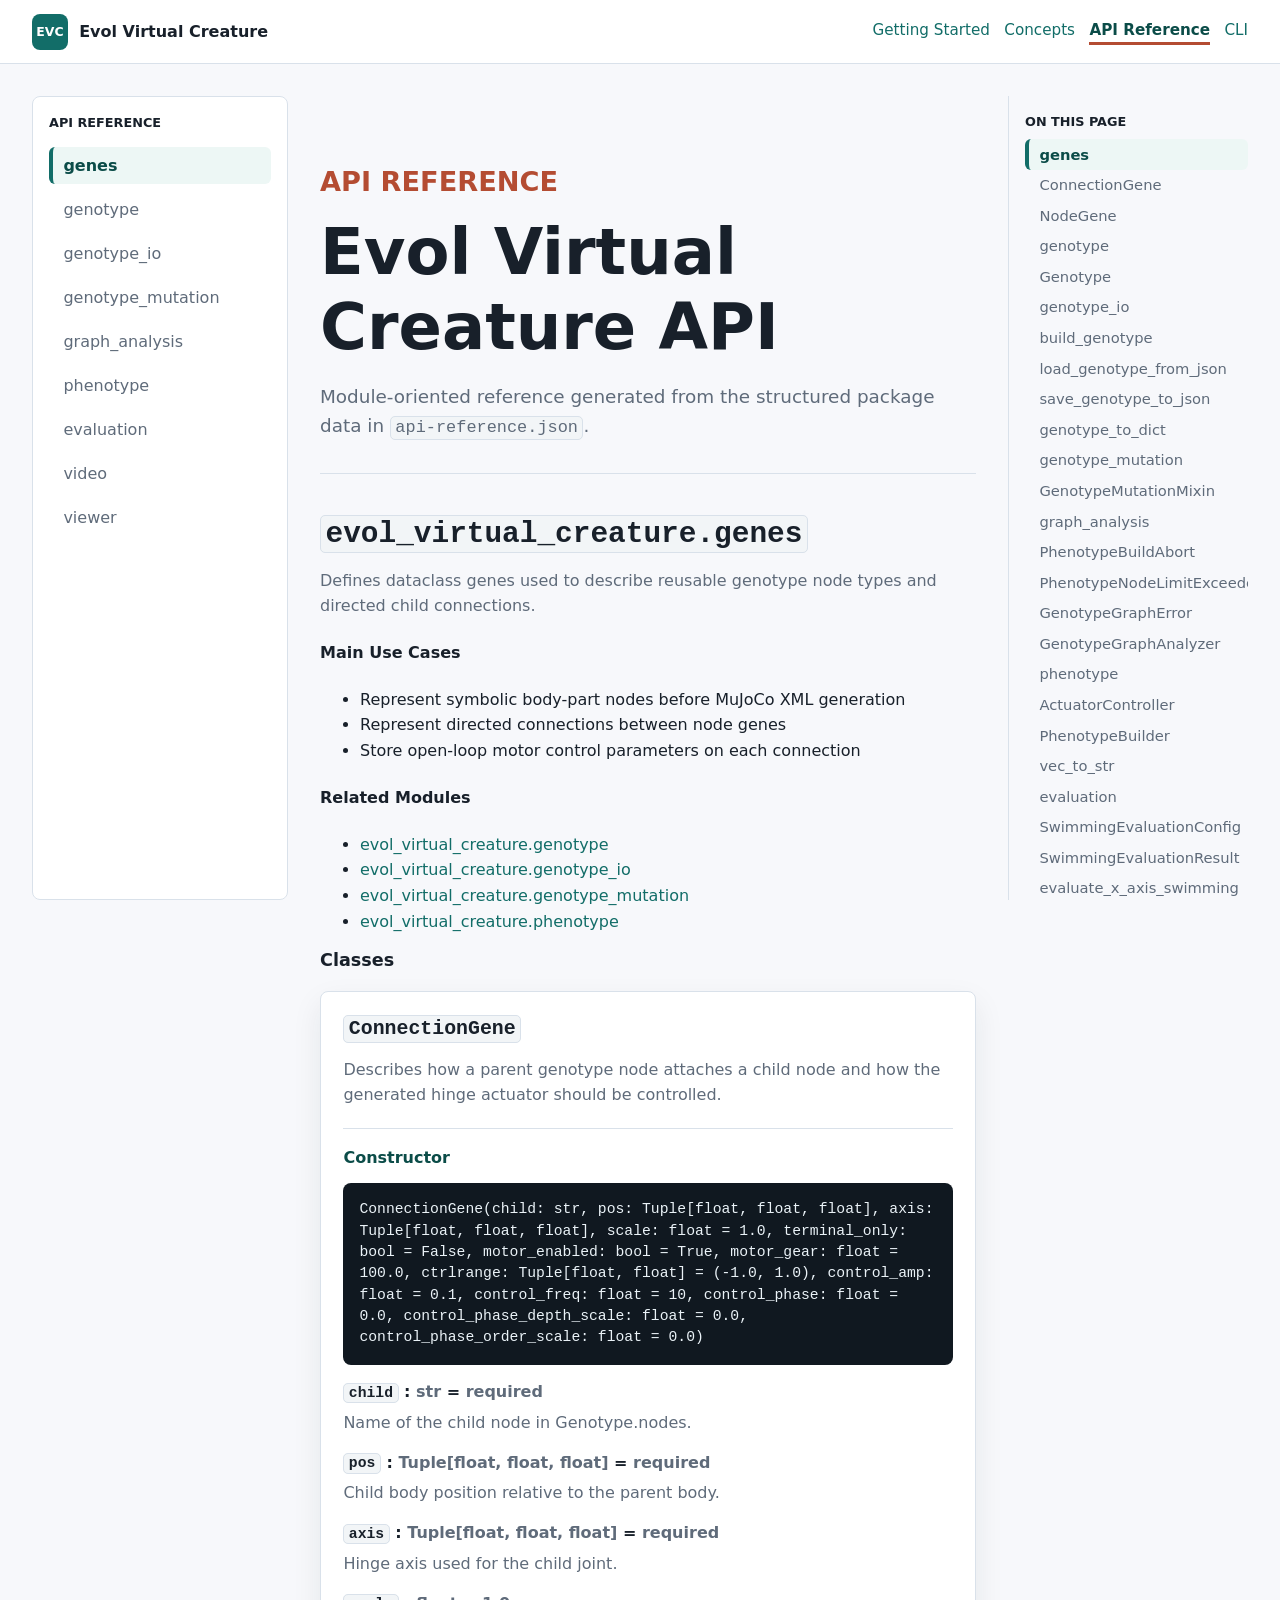
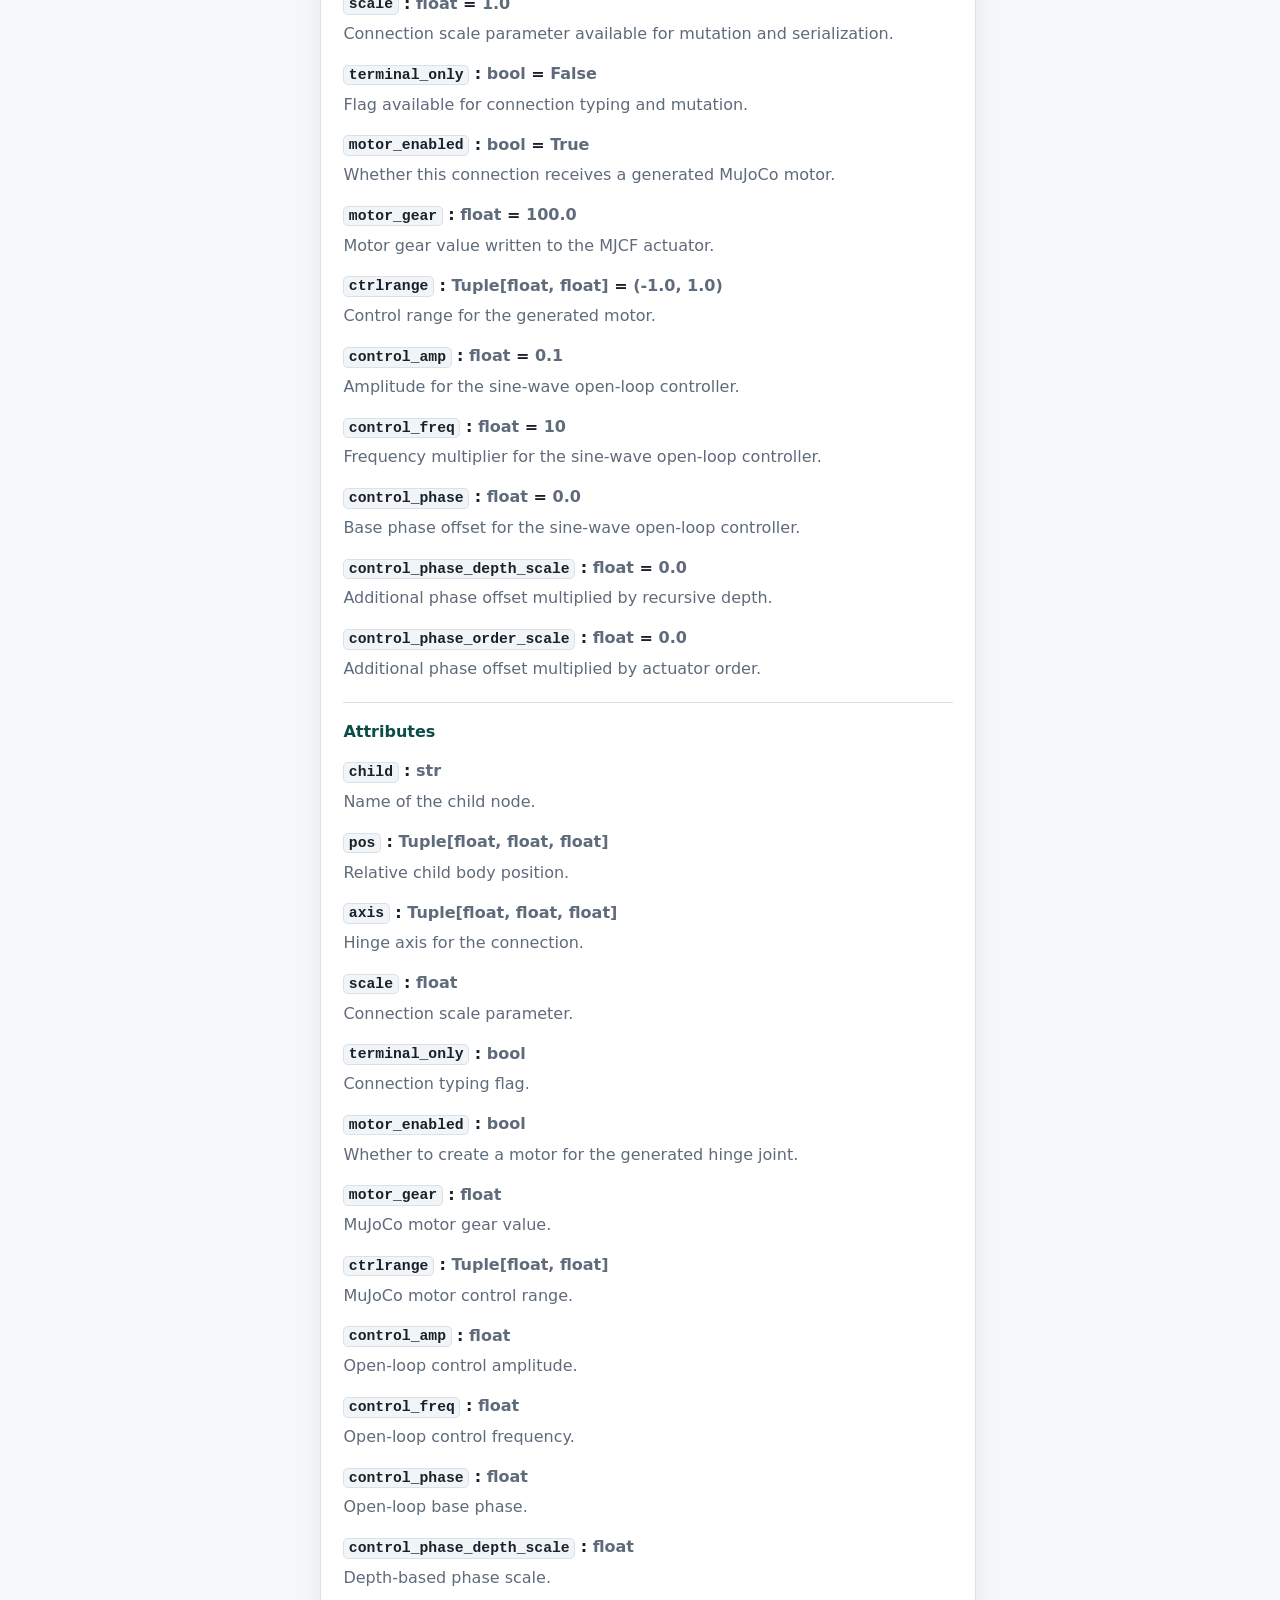
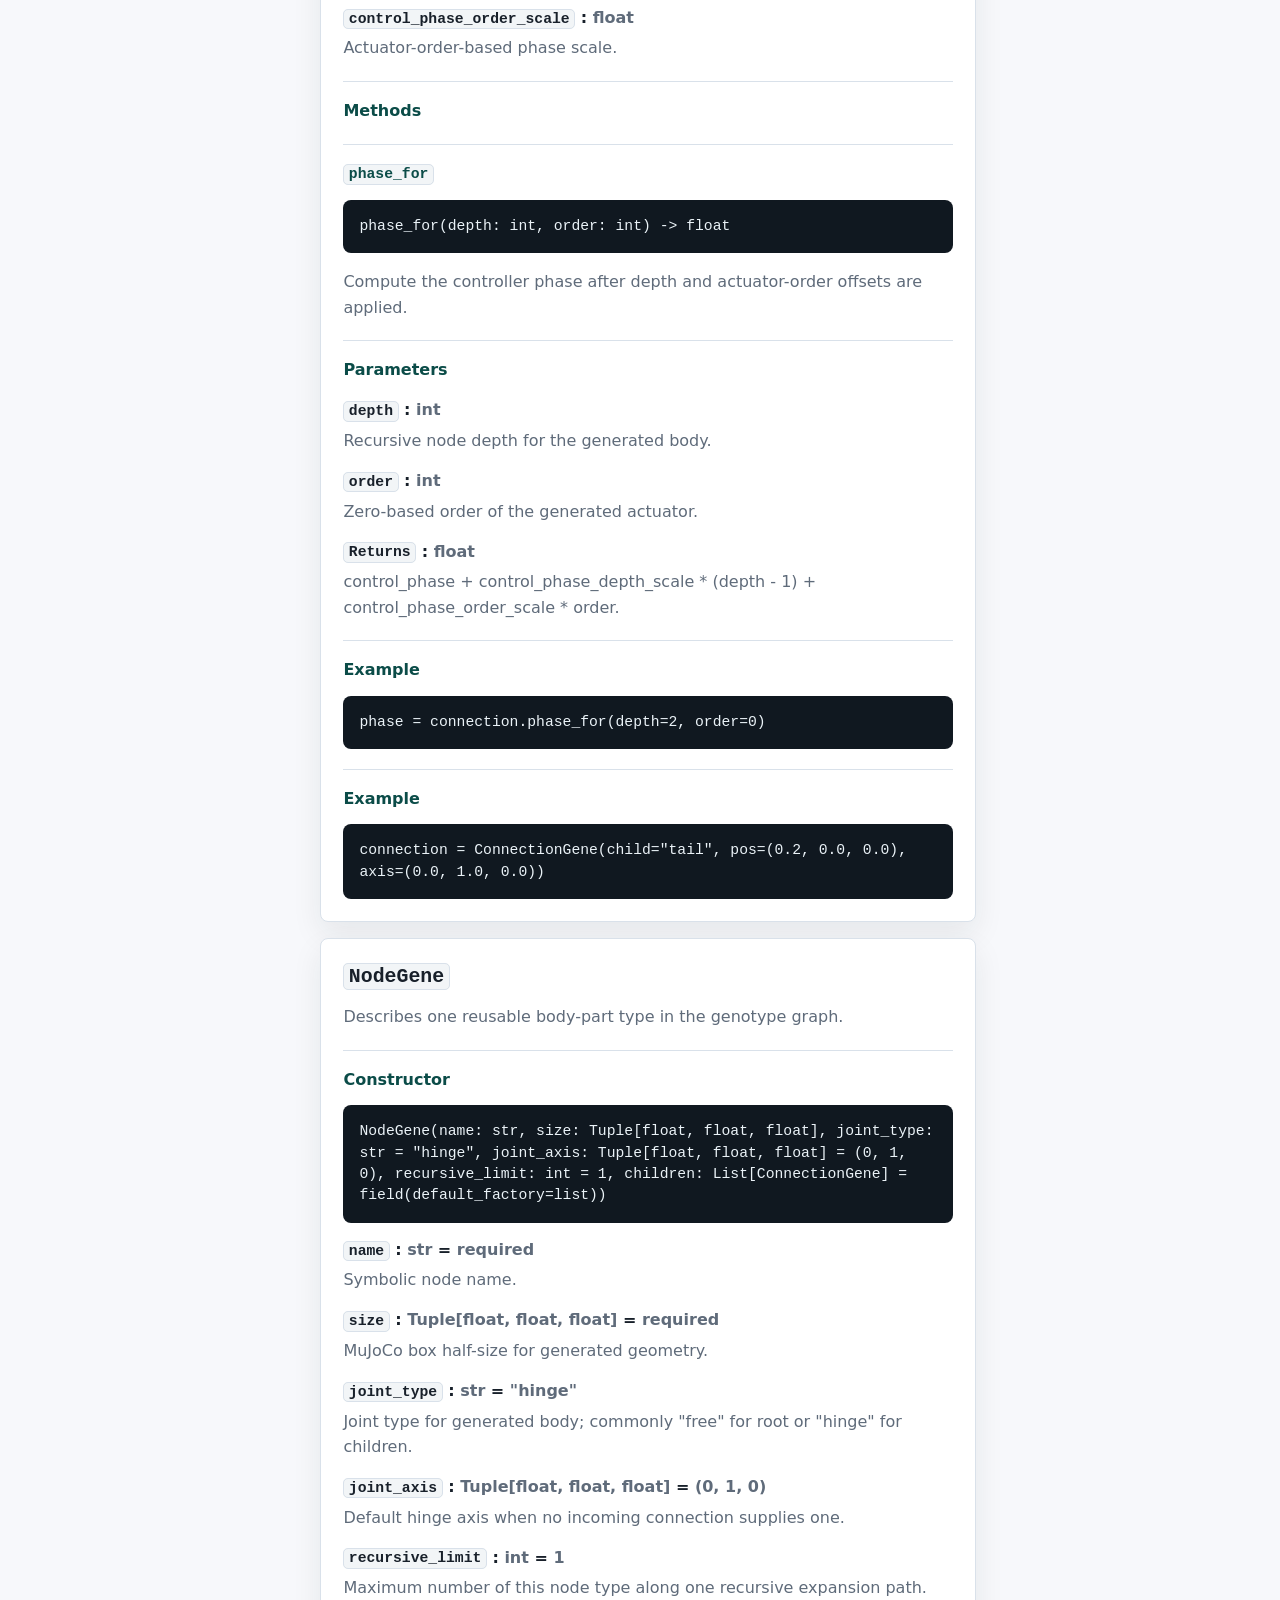
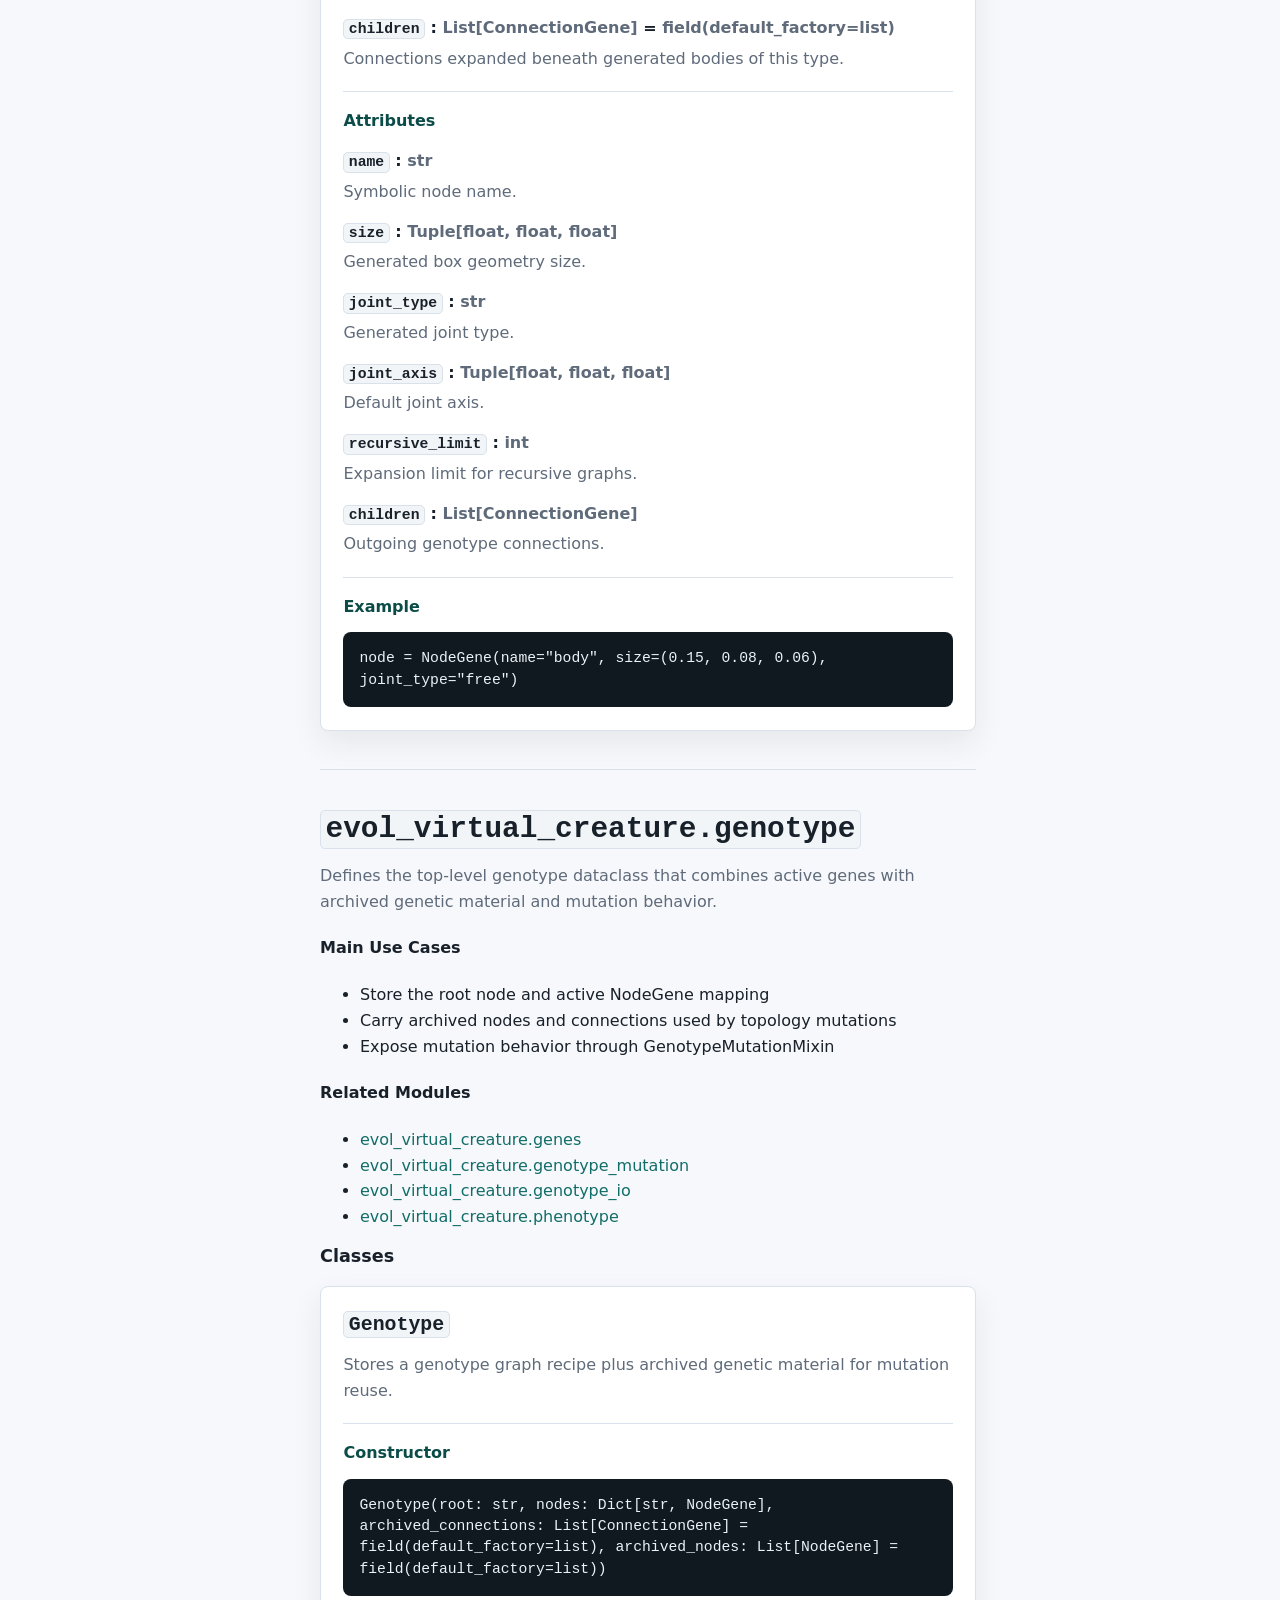
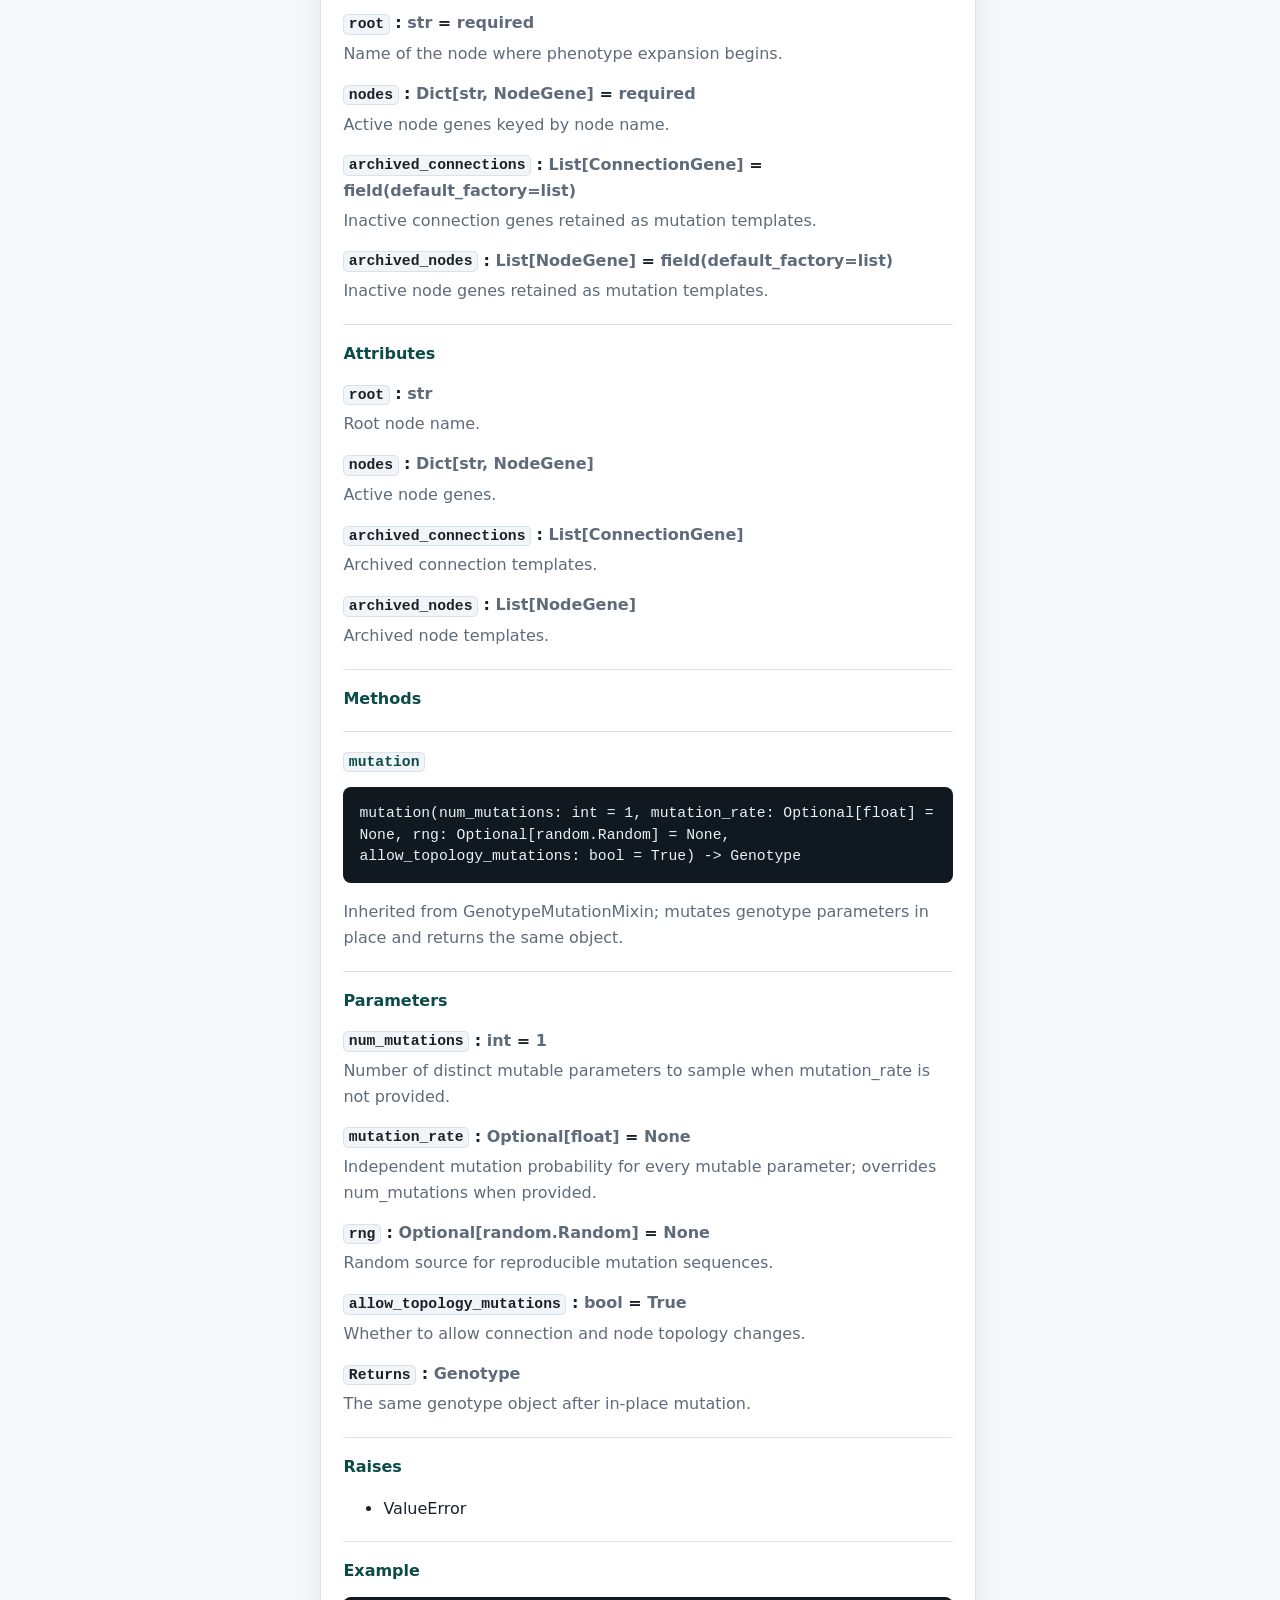
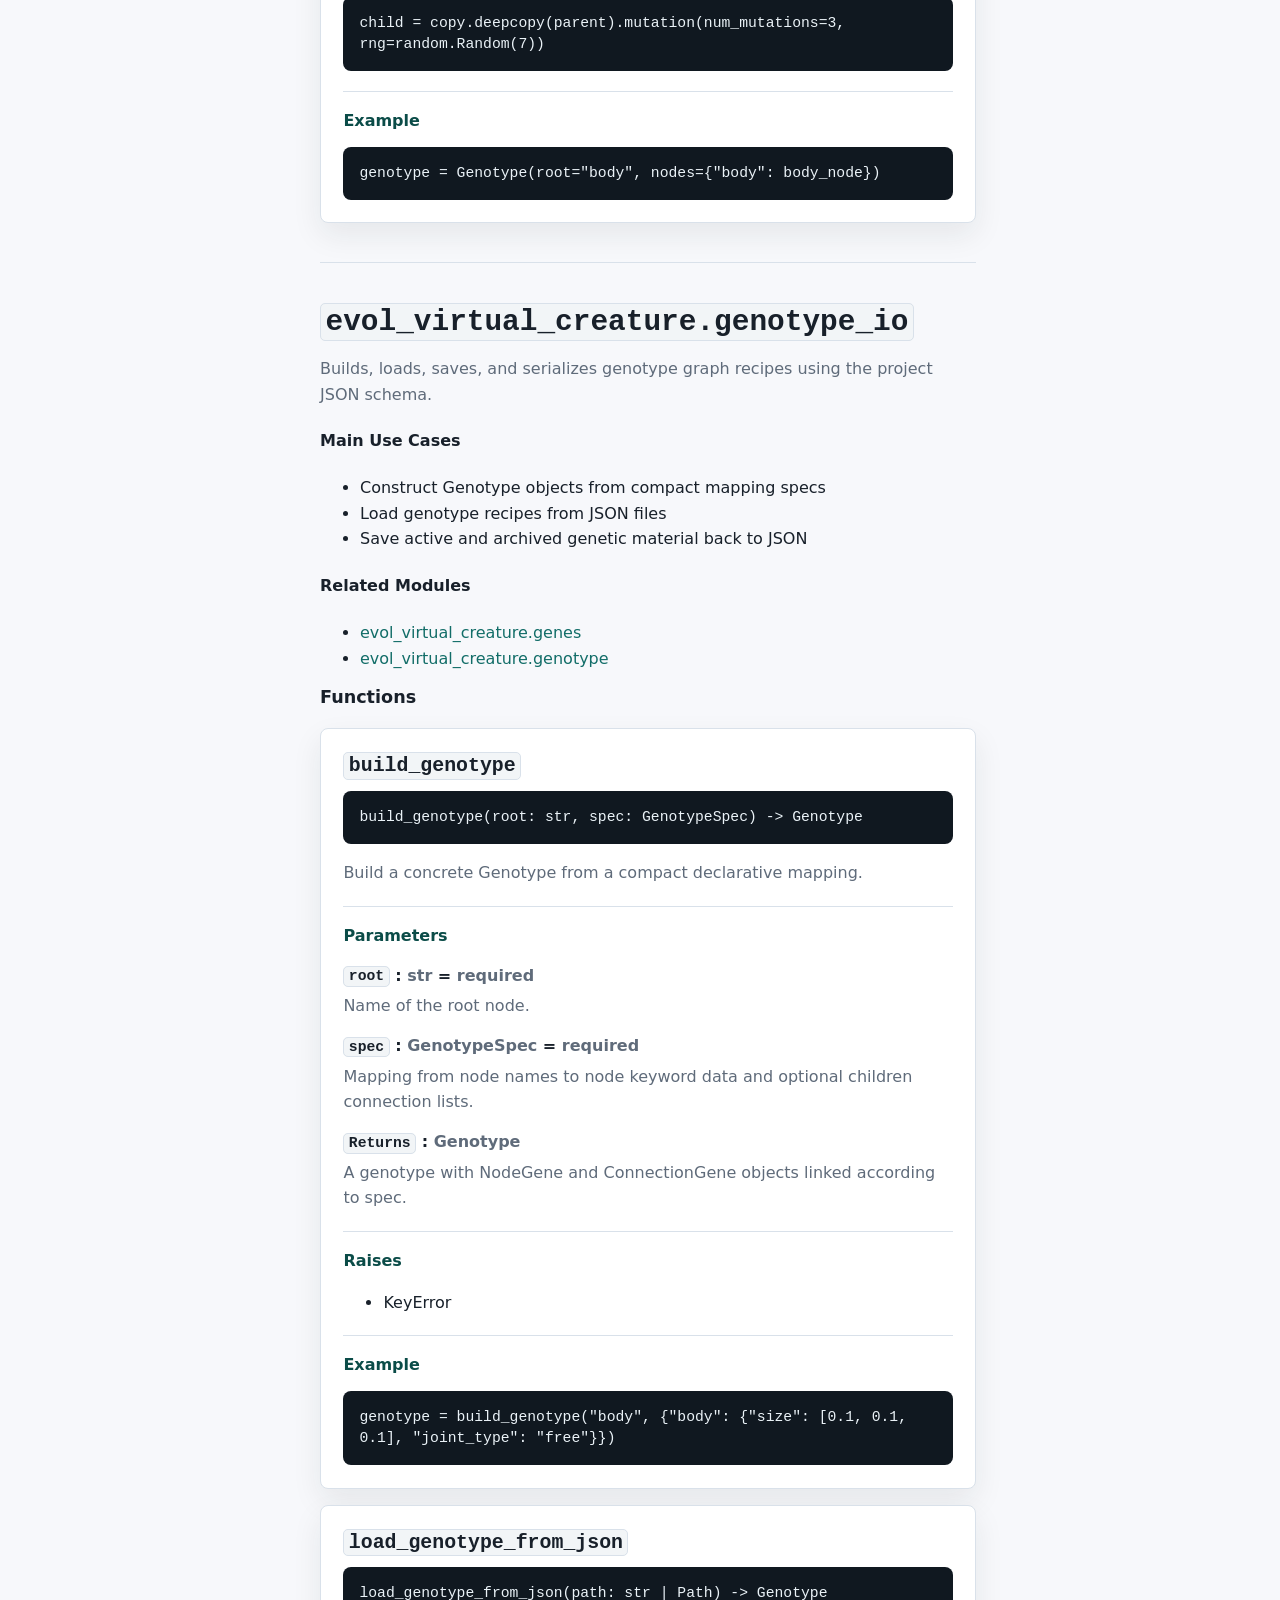
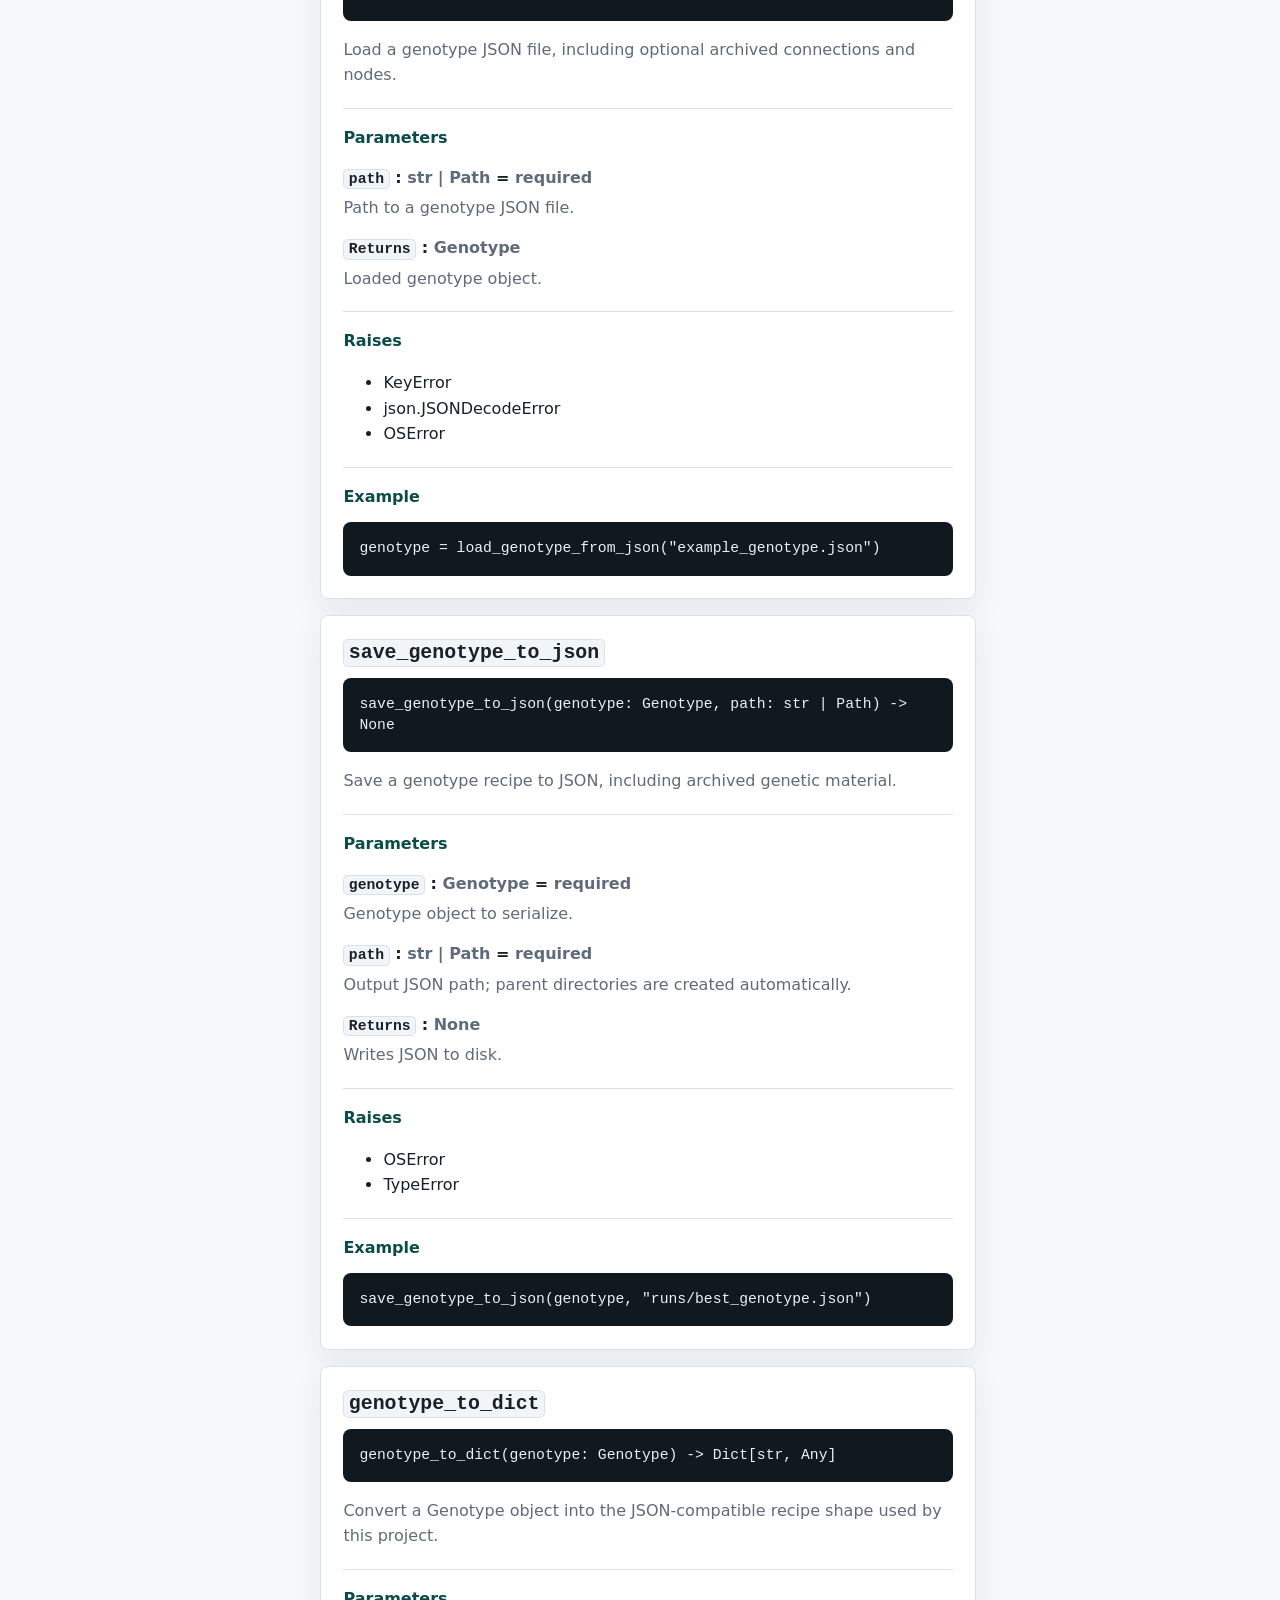
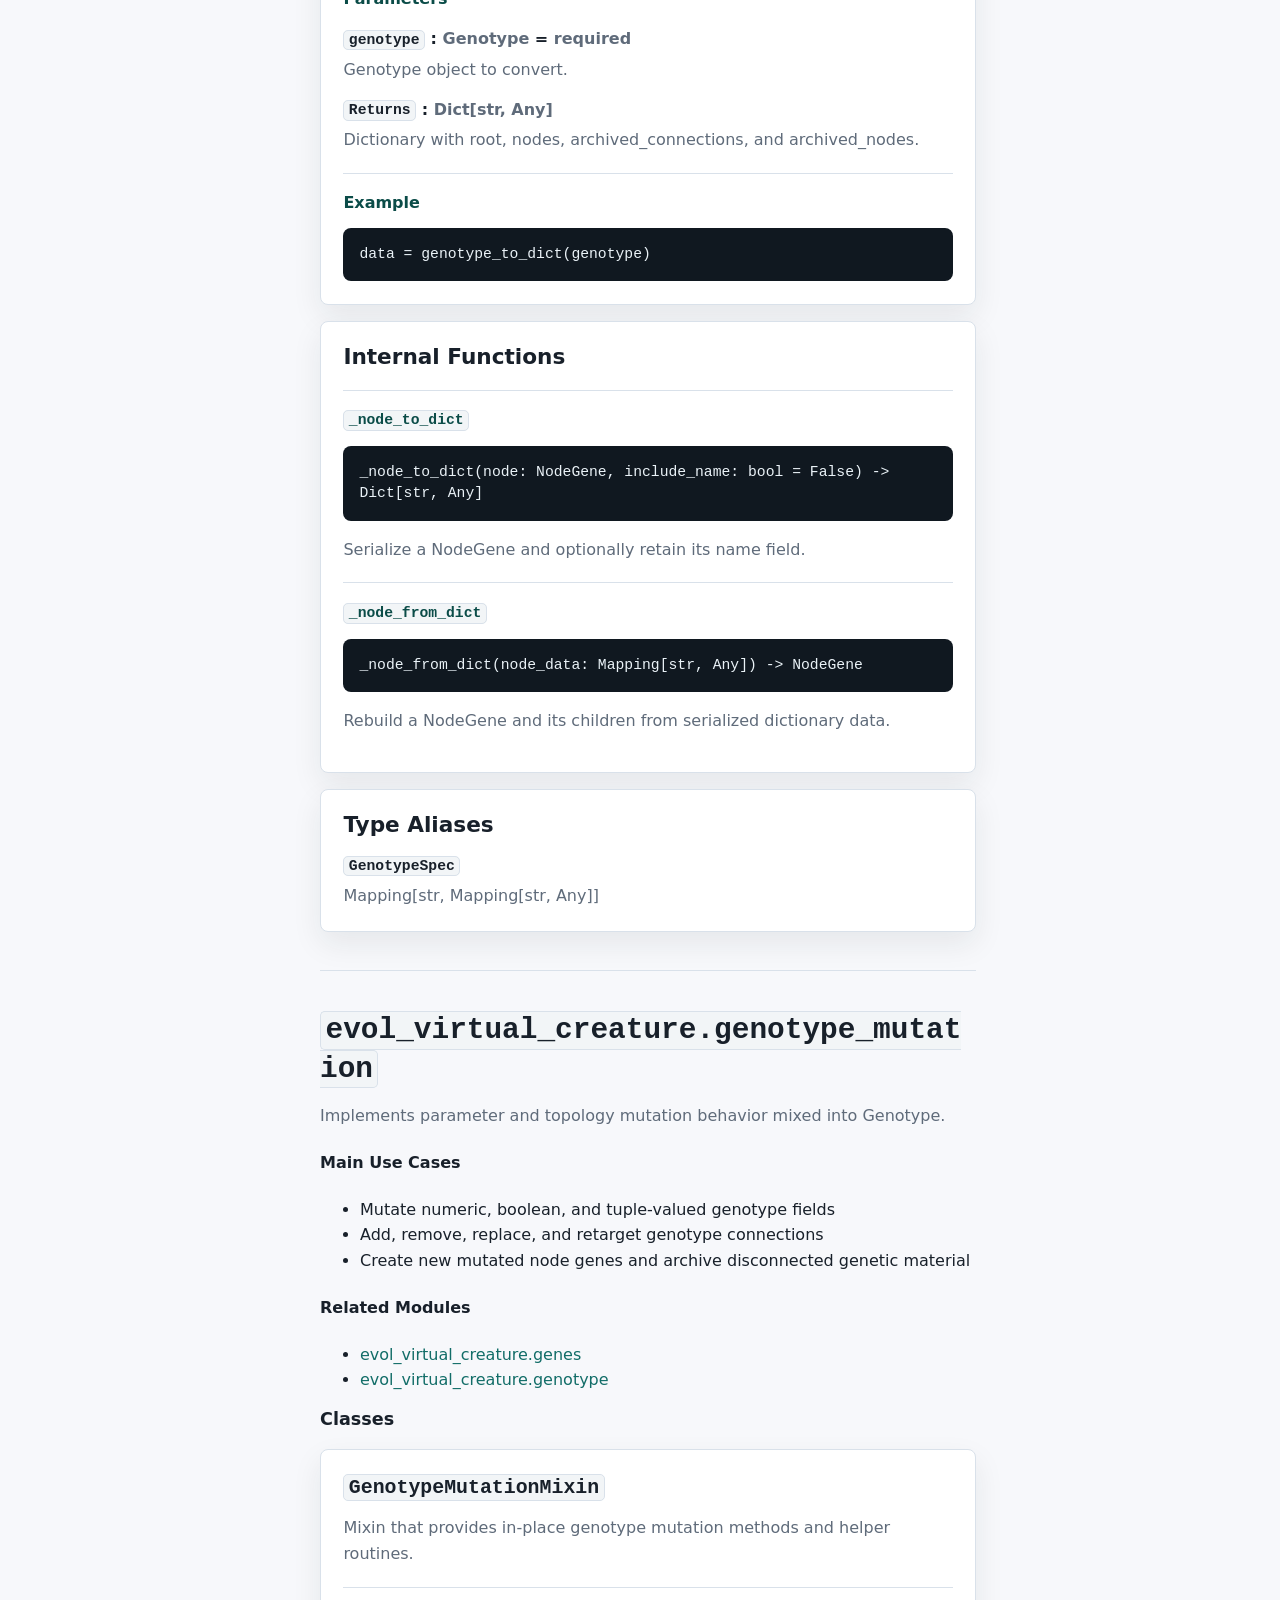
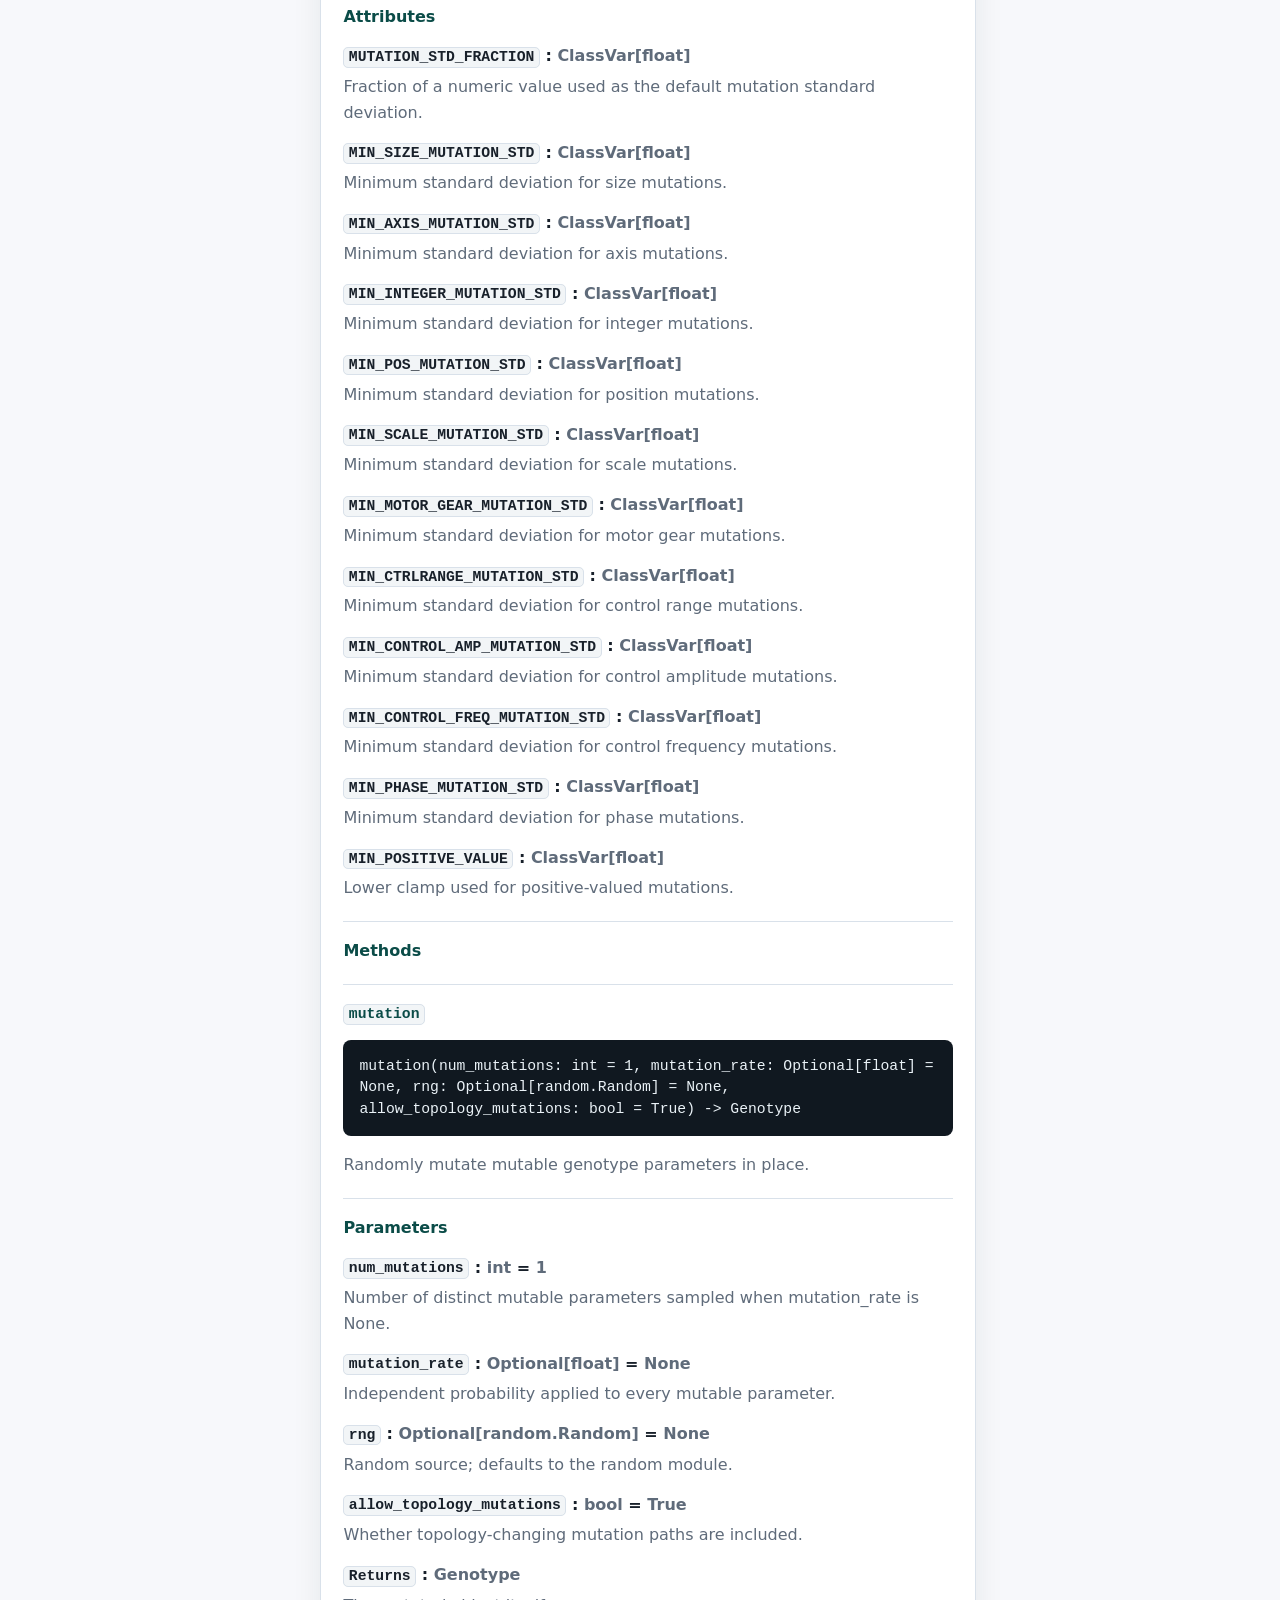
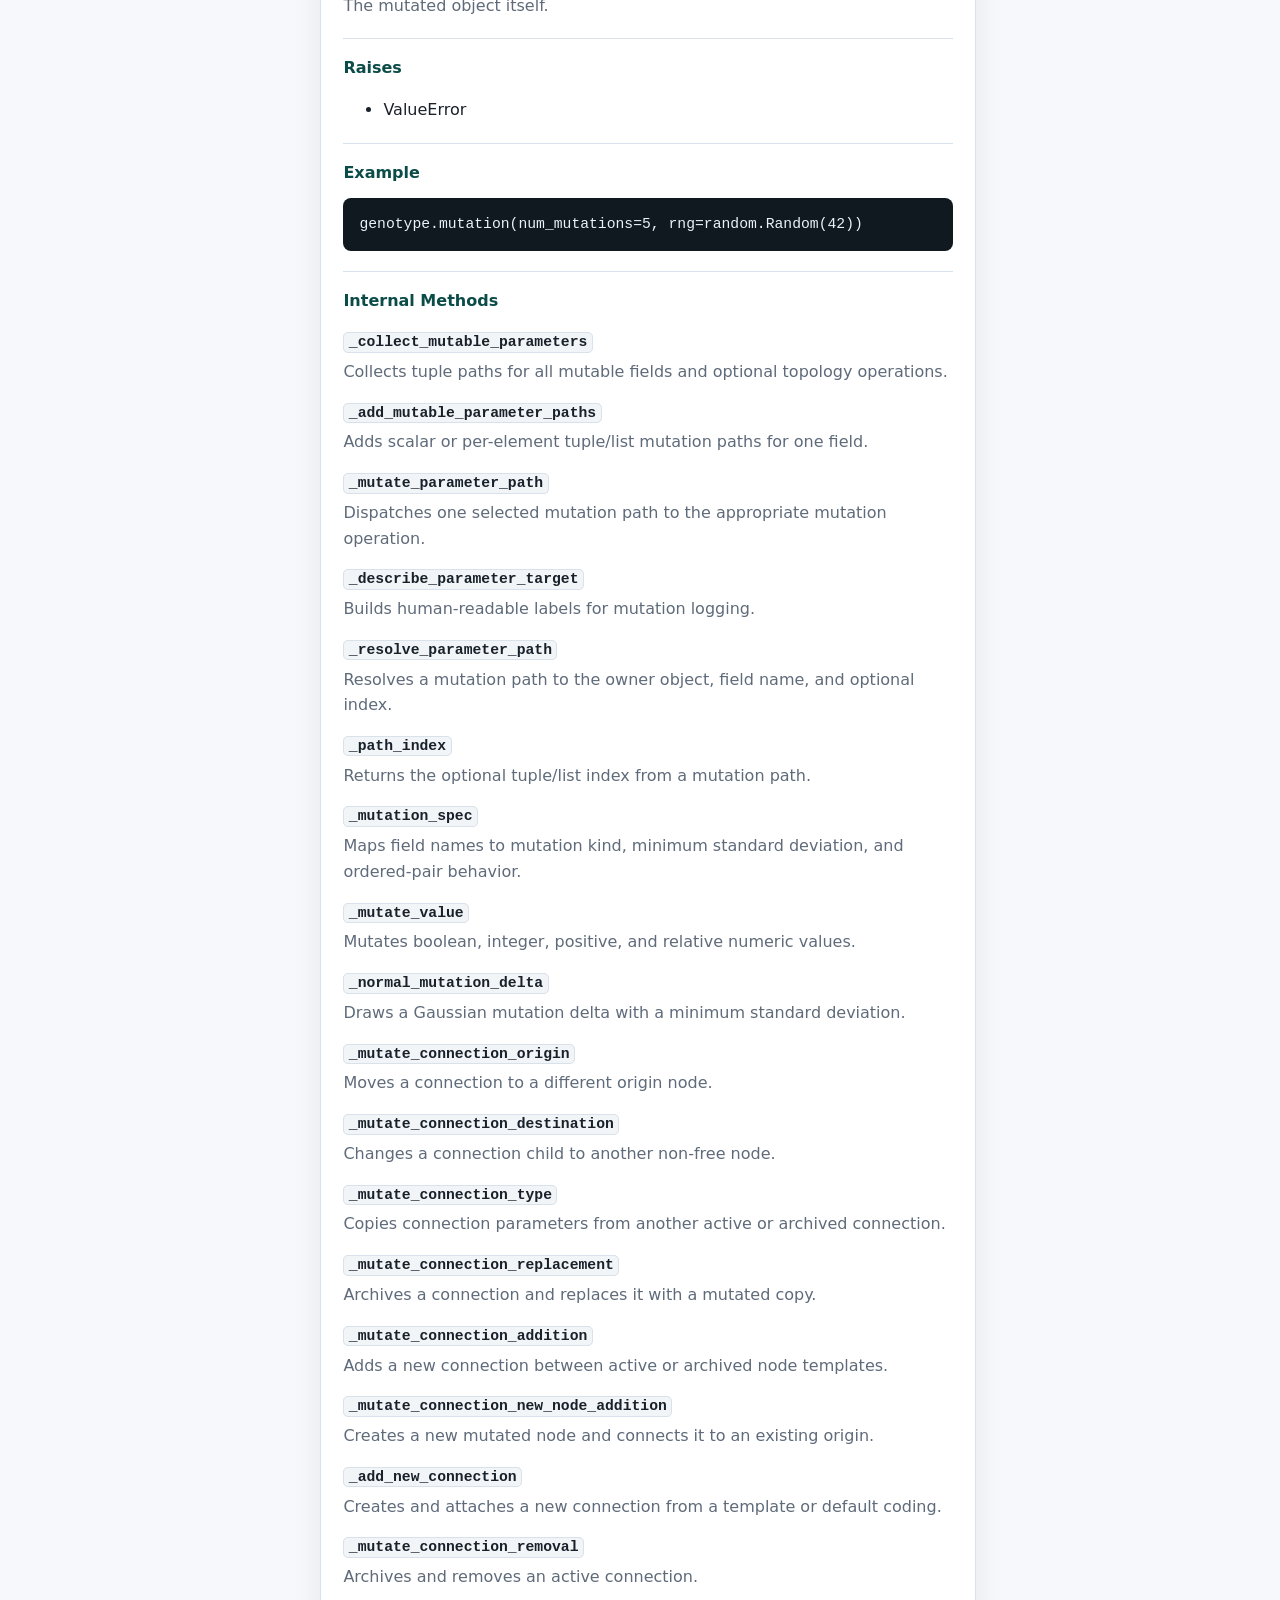
==== commit 3f70f82e: "Add active section highlighting to docs navigation" ====
--- a/docs/api.html
+++ b/docs/api.html
@@ -349,6 +349,71 @@
         parent.append(section);
       };
 
+      const setLinkActive = (links, activeLink) => {
+        for (const link of links) {
+          const isActive = link === activeLink;
+          link.classList.toggle("active", isActive);
+          if (isActive) {
+            link.setAttribute("aria-current", "true");
+          } else {
+            link.removeAttribute("aria-current");
+          }
+        }
+      };
+
+      const initScrollSpy = (linkSelector) => {
+        const links = Array.from(document.querySelectorAll(linkSelector));
+        const tracked = links
+          .map((link) => ({
+            link,
+            section: document.querySelector(decodeURIComponent(link.hash)),
+          }))
+          .filter((item) => item.section);
+
+        if (tracked.length === 0) {
+          return;
+        }
+
+        const updateActive = () => {
+          const marker = window.scrollY + 120;
+          const pageBottom =
+            window.innerHeight + window.scrollY >=
+            document.documentElement.scrollHeight - 24;
+          let active = tracked[0];
+
+          if (pageBottom) {
+            active = tracked[tracked.length - 1];
+          } else {
+            for (const item of tracked) {
+              if (item.section.offsetTop <= marker) {
+                active = item;
+              } else {
+                break;
+              }
+            }
+          }
+
+          setLinkActive(links, active.link);
+        };
+
+        let ticking = false;
+        const requestUpdate = () => {
+          if (ticking) {
+            return;
+          }
+          ticking = true;
+          window.requestAnimationFrame(() => {
+            updateActive();
+            ticking = false;
+          });
+        };
+
+        updateActive();
+        window.addEventListener("scroll", requestUpdate, { passive: true });
+        window.addEventListener("resize", requestUpdate);
+        return updateActive;
+      };
+
       const appendModule = (moduleName, moduleDetails) => {
         const moduleId = slug(moduleName);
         const section = document.createElement("section");
@@ -415,6 +480,28 @@
         appendNavigation(reference);
         for (const [moduleName, moduleDetails] of Object.entries(reference)) {
           appendModule(moduleName, moduleDetails);
+        }
+        const updateModuleNav = initScrollSpy("#api-module-nav a[href^='#']");
+        const updateOnPageNav = initScrollSpy("#api-on-page-nav a[href^='#']");
+
+        const scrollToHashTarget = () => {
+          const target = document.querySelector(decodeURIComponent(location.hash));
+          if (target) {
+            const previousScrollBehavior = document.documentElement.style.scrollBehavior;
+            document.documentElement.style.scrollBehavior = "auto";
+            window.scrollTo({
+              top: Math.max(target.offsetTop - 96, 0),
+              behavior: "auto",
+            });
+            document.documentElement.style.scrollBehavior = previousScrollBehavior;
+            updateModuleNav?.();
+            updateOnPageNav?.();
+          }
+        };
+
+        if (location.hash) {
+          window.requestAnimationFrame(scrollToHashTarget);
+          window.setTimeout(scrollToHashTarget, 150);
         }
       };
 
--- a/docs/styles.css
+++ b/docs/styles.css
@@ -156,14 +156,24 @@
 }
 
 .sidebar a {
+  border-left: 4px solid transparent;
   border-radius: 6px;
-  padding: 0.35rem 0.5rem;
+  padding: 0.35rem 0.5rem 0.35rem 0.65rem;
   color: var(--muted);
 }
 
 .sidebar a:hover {
   background: var(--panel-soft);
   color: var(--brand-dark);
+  text-decoration: none;
+}
+
+.sidebar a.active,
+.on-page a.active {
+  border-left-color: var(--brand);
+  background: #edf7f5;
+  color: var(--brand-dark);
+  font-weight: 800;
   text-decoration: none;
 }
 
@@ -554,8 +564,9 @@
 
 .on-page a {
   display: block;
+  border-left: 4px solid transparent;
   border-radius: 6px;
-  padding: 0.22rem 0.4rem;
+  padding: 0.22rem 0.4rem 0.22rem 0.65rem;
   color: var(--muted);
   font-size: 0.92rem;
 }
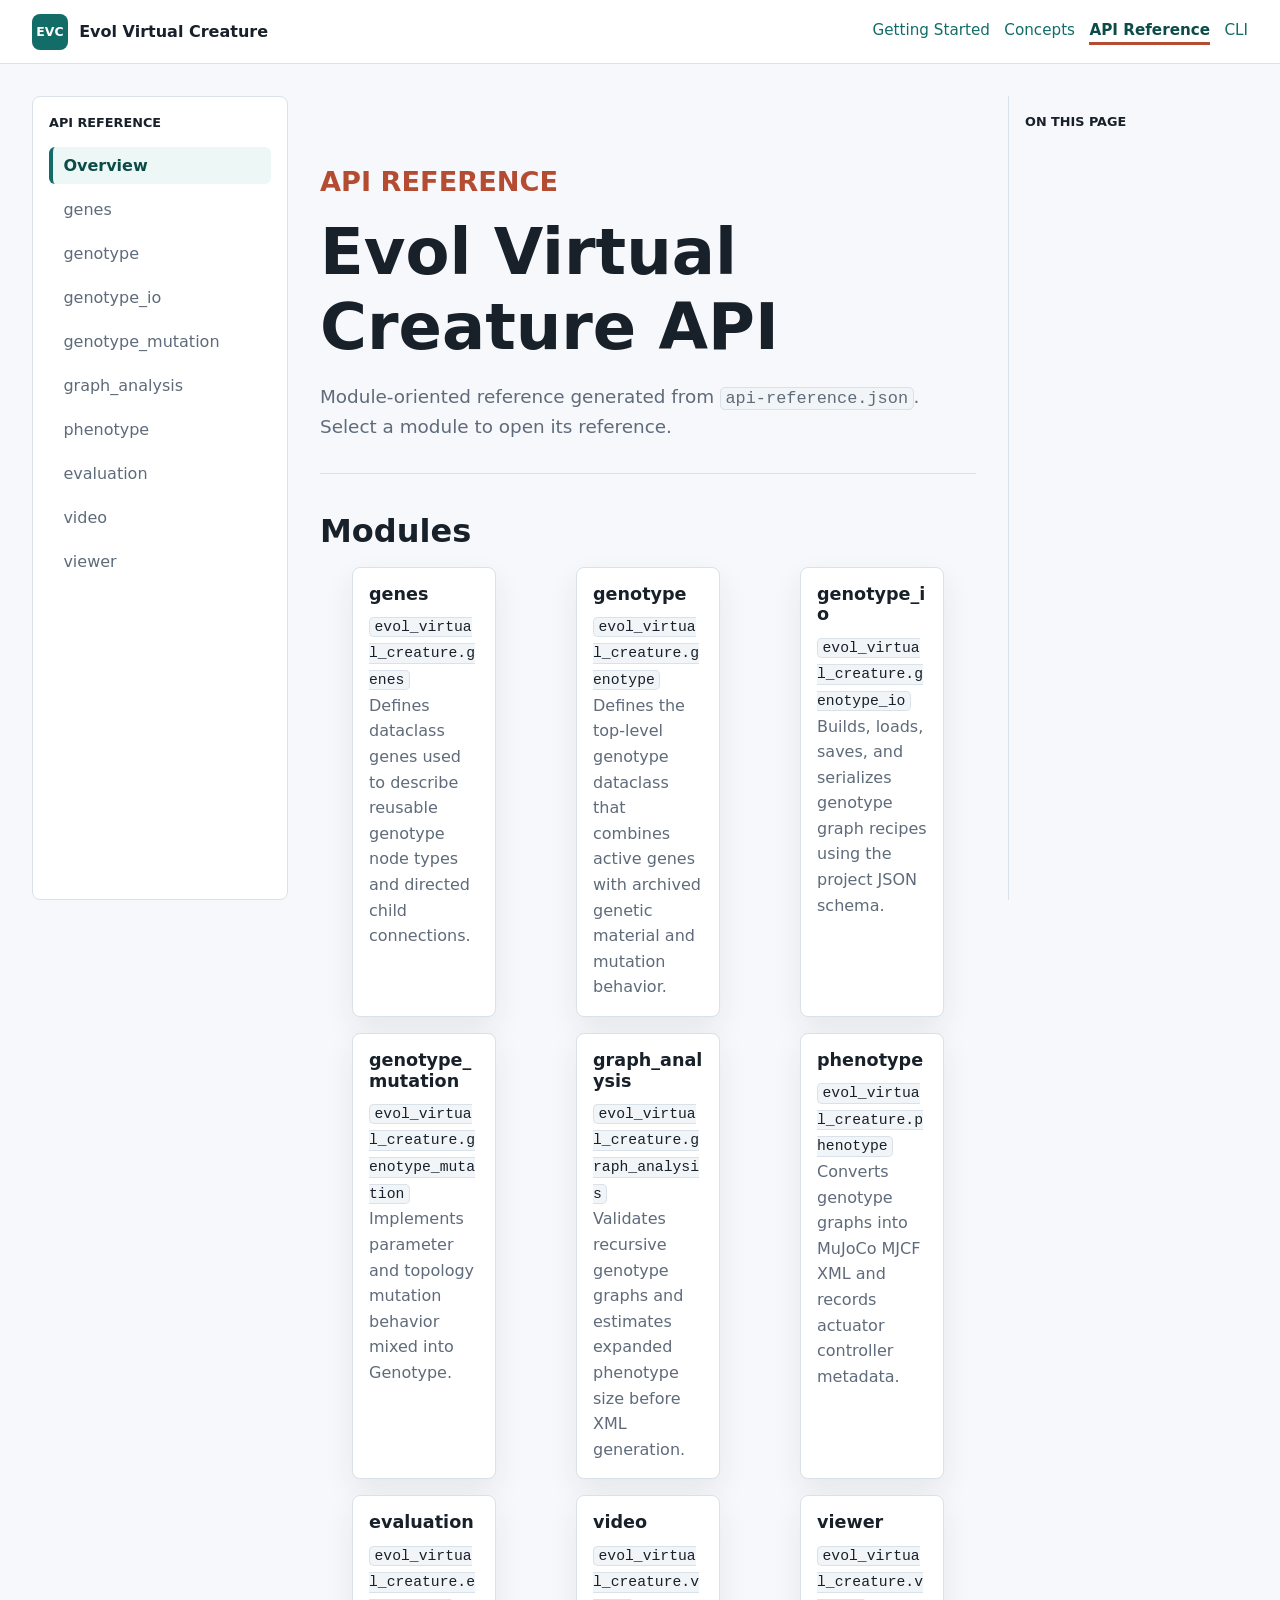
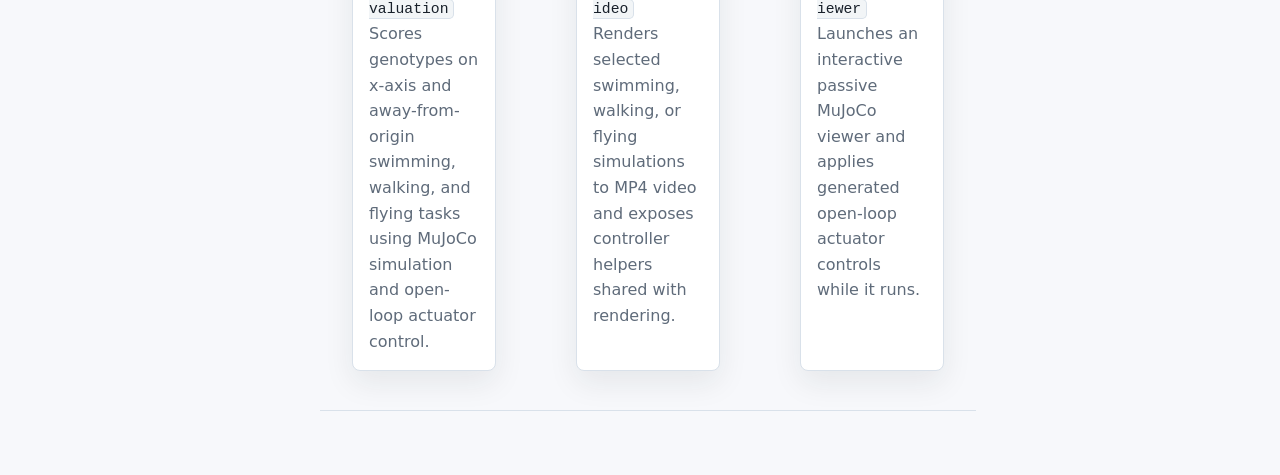
==== commit d7aaf4f3: "Simplify API docs to single dynamic page" ====
--- a/docs/api.html
+++ b/docs/api.html
@@ -28,505 +28,31 @@
 
     <main id="top" class="api-shell">
       <aside class="sidebar api-sidebar" aria-label="API navigation">
-        <nav id="api-module-nav">
+        <nav id="api-module-nav" data-api-nav>
           <p class="sidebar-title">API Reference</p>
         </nav>
       </aside>
 
-      <article class="api-content">
+      <article class="api-content" data-api-page>
         <header class="api-header">
           <p class="eyebrow">API Reference</p>
-          <h1>Evol Virtual Creature API</h1>
-          <p class="lede">
-            Module-oriented reference generated from the structured package data
-            in <code>api-reference.json</code>.
+          <h1 data-api-title>Evol Virtual Creature API</h1>
+          <p class="lede" data-api-lede>
+            Module-oriented reference generated from
+            <code>api-reference.json</code>. Select a module to open its
+            reference.
           </p>
         </header>
 
-        <div id="api-modules" aria-live="polite"></div>
+        <div id="api-modules" aria-live="polite" data-api-root></div>
       </article>
 
       <aside class="on-page" aria-label="On this page">
         <p class="sidebar-title">On This Page</p>
-        <nav id="api-on-page-nav"></nav>
+        <nav id="api-on-page-nav" data-api-on-page-nav></nav>
       </aside>
     </main>
 
-    <script>
-      const referencePath = "api-reference.json";
-      const moduleNav = document.querySelector("#api-module-nav");
-      const onPageNav = document.querySelector("#api-on-page-nav");
-      const modulesRoot = document.querySelector("#api-modules");
-
-      const slug = (value) =>
-        String(value)
-          .toLowerCase()
-          .replace(/[^a-z0-9]+/g, "-")
-          .replace(/^-|-$/g, "");
-
-      const text = (tagName, value, className) => {
-        const element = document.createElement(tagName);
-        if (className) {
-          element.className = className;
-        }
-        element.textContent = value || "";
-        return element;
-      };
-
-      const code = (value) => {
-        const element = document.createElement("code");
-        element.textContent = value || "";
-        return element;
-      };
-
-      const paragraph = (value) => text("p", value);
-
-      const codeBlock = (value) => {
-        const pre = document.createElement("pre");
-        const codeElement = code(value);
-        pre.style.whiteSpace = "pre-wrap";
-        pre.style.overflowWrap = "anywhere";
-        codeElement.style.whiteSpace = "pre-wrap";
-        codeElement.style.overflowWrap = "anywhere";
-        pre.append(codeElement);
-        return pre;
-      };
-
-      const appendList = (parent, values) => {
-        if (!values || values.length === 0) {
-          return;
-        }
-        const list = document.createElement("ul");
-        for (const value of values) {
-          list.append(text("li", value));
-        }
-        parent.append(list);
-      };
-
-      const appendLinkedModuleList = (parent, moduleNames) => {
-        if (!moduleNames || moduleNames.length === 0) {
-          return;
-        }
-
-        const list = document.createElement("ul");
-        for (const moduleName of moduleNames) {
-          const item = document.createElement("li");
-          const link = text("a", moduleName);
-          link.href = `#${slug(moduleName)}`;
-          item.append(link);
-          list.append(item);
-        }
-        parent.append(list);
-      };
-
-      const appendKeyValueList = (parent, values) => {
-        const entries = Object.entries(values || {});
-        if (entries.length === 0) {
-          return;
-        }
-
-        const list = document.createElement("dl");
-        list.className = "param-list";
-        for (const [name, value] of entries) {
-          const term = document.createElement("dt");
-          term.append(code(name));
-          if (value && typeof value === "object" && value.Type) {
-            term.append(" : ");
-            term.append(text("span", value.Type));
-          }
-          if (value && typeof value === "object" && value.Default) {
-            term.append(" = ");
-            term.append(text("span", value.Default));
-          }
-          list.append(term);
-
-          const description = document.createElement("dd");
-          if (value && typeof value === "object") {
-            description.textContent = value.Description || "";
-          } else {
-            description.textContent = String(value);
-          }
-          list.append(description);
-        }
-        parent.append(list);
-      };
-
-      const appendReturns = (parent, returns) => {
-        if (!returns || Object.keys(returns).length === 0) {
-          return;
-        }
-
-        const list = document.createElement("dl");
-        list.className = "param-list";
-        const term = document.createElement("dt");
-        term.append(code("Returns"));
-        if (returns.Type) {
-          term.append(" : ");
-          term.append(text("span", returns.Type));
-        }
-        list.append(term);
-        list.append(text("dd", returns.Description || ""));
-        parent.append(list);
-      };
-
-      const appendRaises = (parent, raises) => {
-        if (!raises || raises.length === 0) {
-          return;
-        }
-        parent.append(text("h4", "Raises"));
-        appendList(parent, raises);
-      };
-
-      const appendSignatureBlock = (parent, signature) => {
-        if (signature) {
-          parent.append(codeBlock(signature));
-        }
-      };
-
-      const appendCallableDetails = (parent, details) => {
-        appendSignatureBlock(parent, details.Signature);
-        if (details.Purpose) {
-          parent.append(paragraph(details.Purpose));
-        }
-
-        if (details.Parameters && Object.keys(details.Parameters).length > 0) {
-          parent.append(text("h4", "Parameters"));
-          appendKeyValueList(parent, details.Parameters);
-        }
-        appendReturns(parent, details.Returns);
-        appendRaises(parent, details.Raises);
-        if (details.Example) {
-          parent.append(text("h4", "Example"));
-          parent.append(codeBlock(details.Example));
-        }
-      };
-
-      const appendOverview = (parent, overview) => {
-        if (!overview) {
-          return;
-        }
-        if (overview.Purpose) {
-          parent.append(paragraph(overview.Purpose));
-        }
-
-        if (overview.Main_Use_Cases?.length) {
-          parent.append(text("h4", "Main Use Cases"));
-          appendList(parent, overview.Main_Use_Cases);
-        }
-        if (overview.Related_Modules?.length) {
-          parent.append(text("h4", "Related Modules"));
-          appendLinkedModuleList(parent, overview.Related_Modules);
-        }
-      };
-
-      const appendConstructor = (parent, constructor) => {
-        if (!constructor || Object.keys(constructor).length === 0) {
-          return;
-        }
-        parent.append(text("h4", "Constructor"));
-        appendSignatureBlock(parent, constructor.Signature);
-        if (constructor.Parameters && Object.keys(constructor.Parameters).length > 0) {
-          appendKeyValueList(parent, constructor.Parameters);
-        }
-        appendRaises(parent, constructor.Raises);
-      };
-
-      const appendMethods = (parent, methods) => {
-        const entries = Object.entries(methods || {});
-        if (entries.length === 0) {
-          return;
-        }
-
-        parent.append(text("h4", "Methods"));
-        for (const [name, method] of entries) {
-          const heading = document.createElement("h4");
-          heading.append(code(name));
-          parent.append(heading);
-          appendCallableDetails(parent, method);
-        }
-      };
-
-      const appendInternalMethods = (parent, methods) => {
-        const entries = Object.entries(methods || {});
-        if (entries.length === 0) {
-          return;
-        }
-        parent.append(text("h4", "Internal Methods"));
-        appendKeyValueList(parent, methods);
-      };
-
-      const appendClass = (parent, moduleName, className, classDetails) => {
-        const section = document.createElement("section");
-        section.id = `${slug(moduleName)}-${slug(className)}`;
-        section.className = "api-entry";
-
-        const heading = document.createElement("h3");
-        heading.append(code(className));
-        section.append(heading);
-
-        if (classDetails.Purpose) {
-          section.append(paragraph(classDetails.Purpose));
-        }
-        appendConstructor(section, classDetails.Constructor);
-
-        if (classDetails.Attributes && Object.keys(classDetails.Attributes).length > 0) {
-          section.append(text("h4", "Attributes"));
-          appendKeyValueList(section, classDetails.Attributes);
-        }
-        appendMethods(section, classDetails.Methods);
-        appendInternalMethods(section, classDetails.Internal_Methods);
-
-        if (classDetails.Example) {
-          section.append(text("h4", "Example"));
-          section.append(codeBlock(classDetails.Example));
-        }
-
-        parent.append(section);
-      };
-
-      const appendFunction = (parent, moduleName, functionName, functionDetails) => {
-        const section = document.createElement("section");
-        section.id = `${slug(moduleName)}-${slug(functionName)}`;
-        section.className = "api-entry";
-
-        const heading = document.createElement("h3");
-        heading.append(code(functionName));
-        section.append(heading);
-        appendCallableDetails(section, functionDetails);
-
-        parent.append(section);
-      };
-
-      const appendInternalFunctions = (parent, moduleDetails) => {
-        if (!moduleDetails.Internal_Functions) {
-          return;
-        }
-
-        const section = document.createElement("section");
-        section.className = "api-entry";
-        section.append(text("h3", "Internal Functions"));
-
-        for (const [name, details] of Object.entries(moduleDetails.Internal_Functions)) {
-          const heading = document.createElement("h4");
-          heading.append(code(name));
-          section.append(heading);
-
-          if (details && typeof details === "object") {
-            appendSignatureBlock(section, details.Signature);
-            if (details.Purpose) {
-              section.append(paragraph(details.Purpose));
-            }
-          } else {
-            section.append(paragraph(String(details)));
-          }
-        }
-
-        parent.append(section);
-      };
-
-      const appendTypeAliases = (parent, moduleDetails) => {
-        if (!moduleDetails.Type_Aliases) {
-          return;
-        }
-
-        const section = document.createElement("section");
-        section.className = "api-entry";
-        section.append(text("h3", "Type Aliases"));
-        appendKeyValueList(section, moduleDetails.Type_Aliases);
-        parent.append(section);
-      };
-
-      const appendExceptions = (parent, moduleDetails) => {
-        const exceptions = moduleDetails.Exceptions || {};
-        if (Object.keys(exceptions).length === 0) {
-          return;
-        }
-
-        const section = document.createElement("section");
-        section.className = "api-entry";
-        section.append(text("h3", "Exceptions"));
-        appendKeyValueList(section, exceptions);
-        parent.append(section);
-      };
-
-      const setLinkActive = (links, activeLink) => {
-        for (const link of links) {
-          const isActive = link === activeLink;
-          link.classList.toggle("active", isActive);
-          if (isActive) {
-            link.setAttribute("aria-current", "true");
-          } else {
-            link.removeAttribute("aria-current");
-          }
-        }
-      };
-
-      const initScrollSpy = (linkSelector) => {
-        const links = Array.from(document.querySelectorAll(linkSelector));
-        const tracked = links
-          .map((link) => ({
-            link,
-            section: document.querySelector(decodeURIComponent(link.hash)),
-          }))
-          .filter((item) => item.section);
-
-        if (tracked.length === 0) {
-          return;
-        }
-
-        const updateActive = () => {
-          const marker = window.scrollY + 120;
-          const pageBottom =
-            window.innerHeight + window.scrollY >=
-            document.documentElement.scrollHeight - 24;
-          let active = tracked[0];
-
-          if (pageBottom) {
-            active = tracked[tracked.length - 1];
-          } else {
-            for (const item of tracked) {
-              if (item.section.offsetTop <= marker) {
-                active = item;
-              } else {
-                break;
-              }
-            }
-          }
-
-          setLinkActive(links, active.link);
-        };
-
-        let ticking = false;
-        const requestUpdate = () => {
-          if (ticking) {
-            return;
-          }
-          ticking = true;
-          window.requestAnimationFrame(() => {
-            updateActive();
-            ticking = false;
-          });
-        };
-
-        updateActive();
-        window.addEventListener("scroll", requestUpdate, { passive: true });
-        window.addEventListener("resize", requestUpdate);
-        return updateActive;
-      };
-
-      const appendModule = (moduleName, moduleDetails) => {
-        const moduleId = slug(moduleName);
-        const section = document.createElement("section");
-        section.id = moduleId;
-        section.className = "api-module";
-
-        const heading = document.createElement("h2");
-        heading.append(code(moduleName));
-        section.append(heading);
-        appendOverview(section, moduleDetails.Overview);
-
-        const classes = Object.entries(moduleDetails.Classes || {});
-        if (classes.length > 0) {
-          section.append(text("h3", "Classes"));
-          for (const [className, classDetails] of classes) {
-            appendClass(section, moduleName, className, classDetails);
-          }
-        }
-
-        const functions = Object.entries(moduleDetails.Functions || {});
-        if (functions.length > 0) {
-          section.append(text("h3", "Functions"));
-          for (const [functionName, functionDetails] of functions) {
-            appendFunction(section, moduleName, functionName, functionDetails);
-          }
-        }
-
-        appendInternalFunctions(section, moduleDetails);
-        appendTypeAliases(section, moduleDetails);
-        appendExceptions(section, moduleDetails);
-        modulesRoot.append(section);
-      };
-
-      const appendNavigation = (reference) => {
-        for (const [moduleName, moduleDetails] of Object.entries(reference)) {
-          const moduleId = slug(moduleName);
-          const moduleLink = text("a", moduleName.split(".").pop());
-          moduleLink.href = `#${moduleId}`;
-          moduleNav.append(moduleLink);
-
-          if (
-            Object.keys(moduleDetails.Classes || {}).length > 0 ||
-            Object.keys(moduleDetails.Functions || {}).length > 0
-          ) {
-            const onPageLink = text("a", moduleName.split(".").pop());
-            onPageLink.href = `#${moduleId}`;
-            onPageNav.append(onPageLink);
-          }
-
-          for (const className of Object.keys(moduleDetails.Classes || {})) {
-            const classLink = text("a", className);
-            classLink.href = `#${moduleId}-${slug(className)}`;
-            onPageNav.append(classLink);
-          }
-          for (const functionName of Object.keys(moduleDetails.Functions || {})) {
-            const functionLink = text("a", functionName);
-            functionLink.href = `#${moduleId}-${slug(functionName)}`;
-            onPageNav.append(functionLink);
-          }
-        }
-      };
-
-      const renderReference = (reference) => {
-        appendNavigation(reference);
-        for (const [moduleName, moduleDetails] of Object.entries(reference)) {
-          appendModule(moduleName, moduleDetails);
-        }
-        const updateModuleNav = initScrollSpy("#api-module-nav a[href^='#']");
-        const updateOnPageNav = initScrollSpy("#api-on-page-nav a[href^='#']");
-
-        const scrollToHashTarget = () => {
-          const target = document.querySelector(decodeURIComponent(location.hash));
-          if (target) {
-            const previousScrollBehavior = document.documentElement.style.scrollBehavior;
-            document.documentElement.style.scrollBehavior = "auto";
-            window.scrollTo({
-              top: Math.max(target.offsetTop - 96, 0),
-              behavior: "auto",
-            });
-            document.documentElement.style.scrollBehavior = previousScrollBehavior;
-            updateModuleNav?.();
-            updateOnPageNav?.();
-          }
-        };
-
-        if (location.hash) {
-          window.requestAnimationFrame(scrollToHashTarget);
-          window.setTimeout(scrollToHashTarget, 150);
-        }
-      };
-
-      const renderError = (error) => {
-        const section = document.createElement("section");
-        section.className = "api-entry";
-        section.append(text("h3", "Could not load API reference"));
-        section.append(
-          paragraph(
-            `The page could not load ${referencePath}. Serve the docs from a local web server or check that the JSON file is present.`
-          )
-        );
-        section.append(codeBlock(String(error)));
-        modulesRoot.append(section);
-      };
-
-      fetch(referencePath)
-        .then((response) => {
-          if (!response.ok) {
-            throw new Error(`${response.status} ${response.statusText}`);
-          }
-          return response.json();
-        })
-        .then(renderReference)
-        .catch(renderError);
-    </script>
+    <script src="api-renderer.js"></script>
   </body>
 </html>
--- a/docs/styles.css
+++ b/docs/styles.css
@@ -386,6 +386,10 @@
   grid-template-columns: repeat(3, minmax(0, 1fr));
 }
 
+.api-index-list {
+  margin-top: 1rem;
+}
+
 .reference-link {
   color: inherit;
 }
